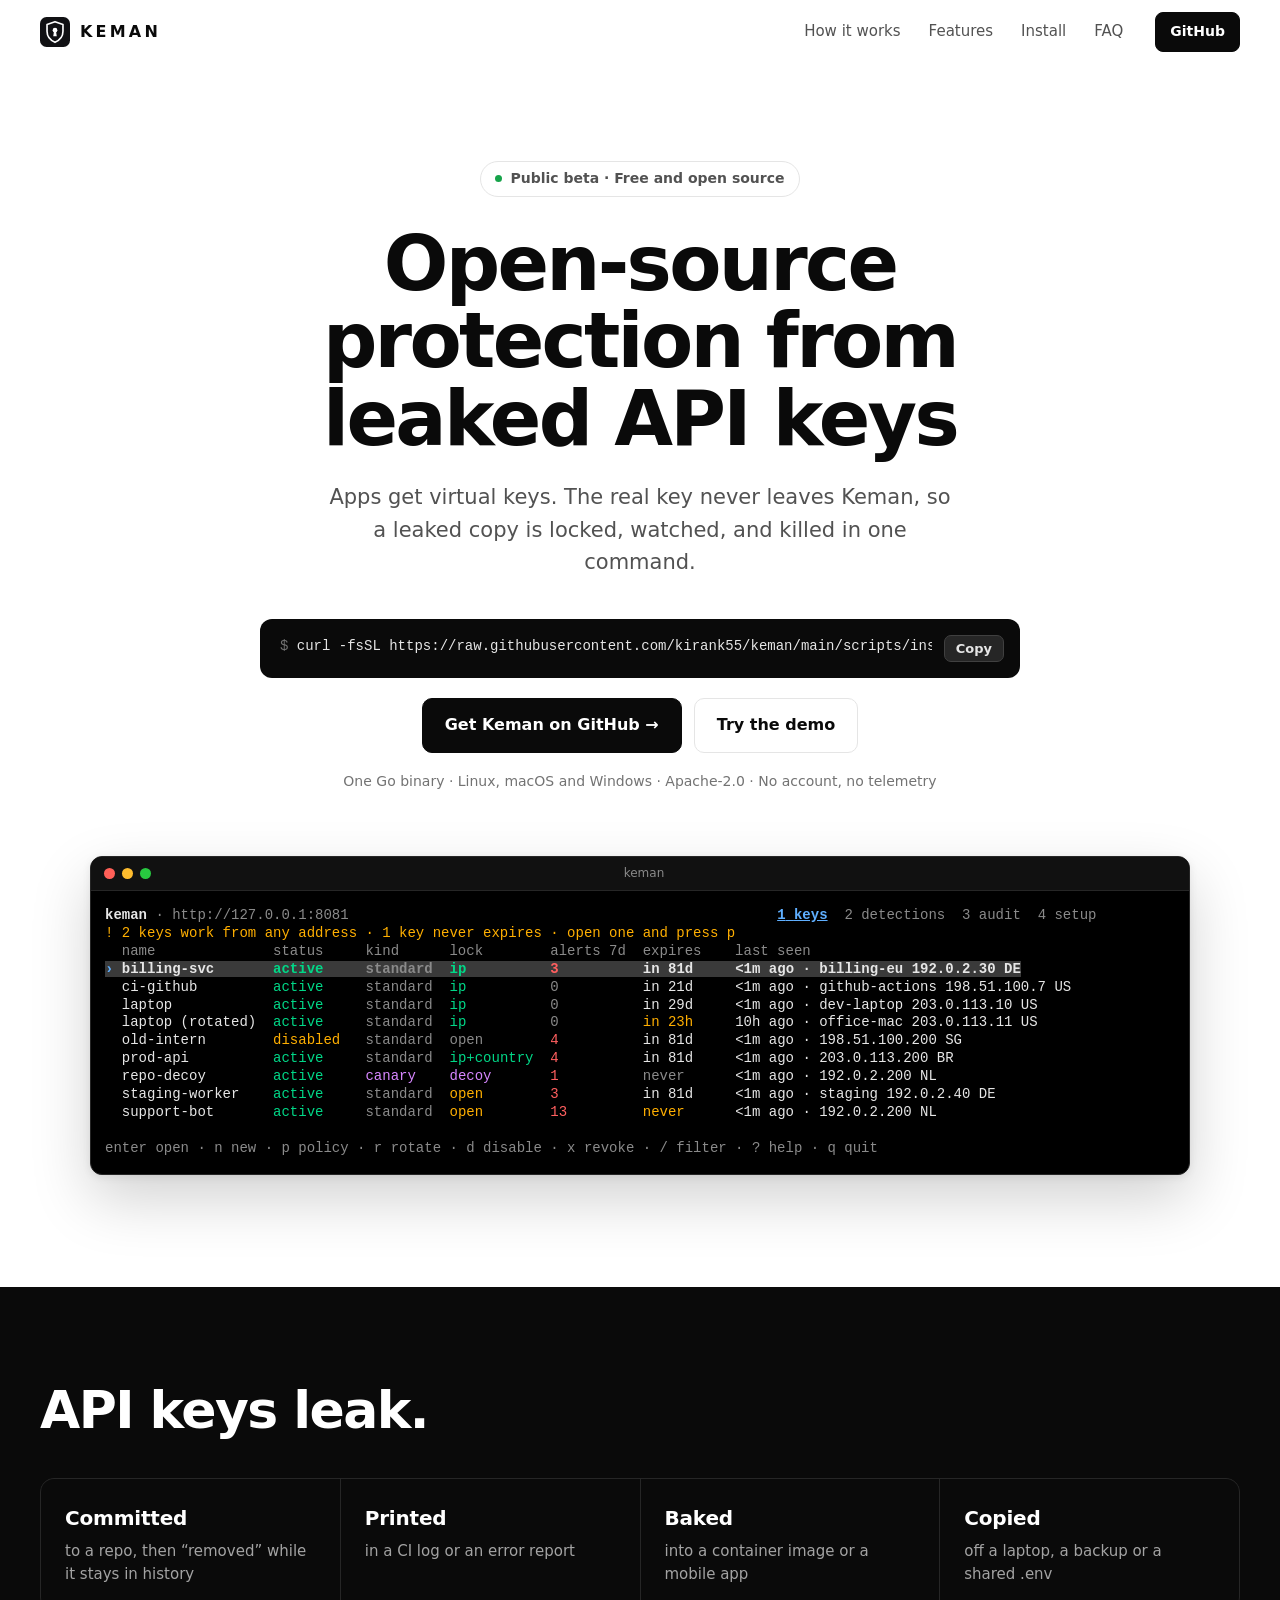
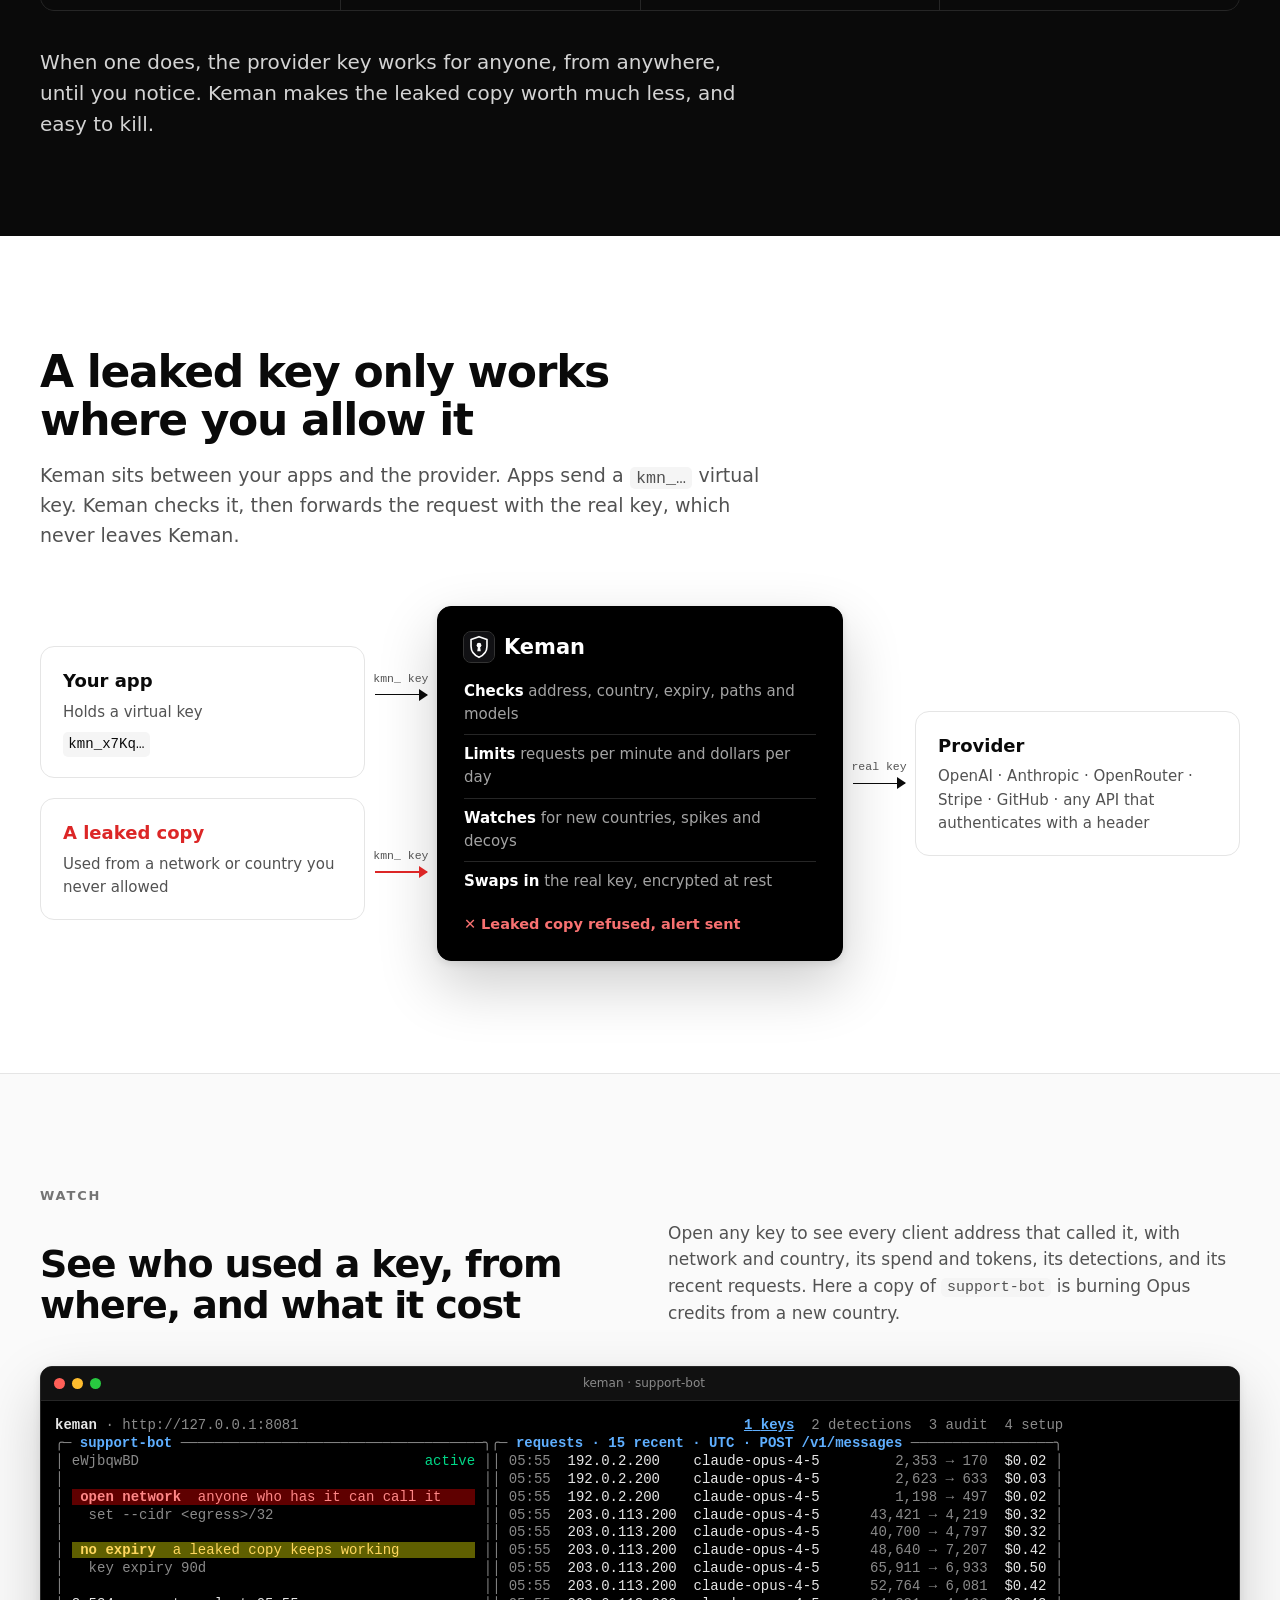
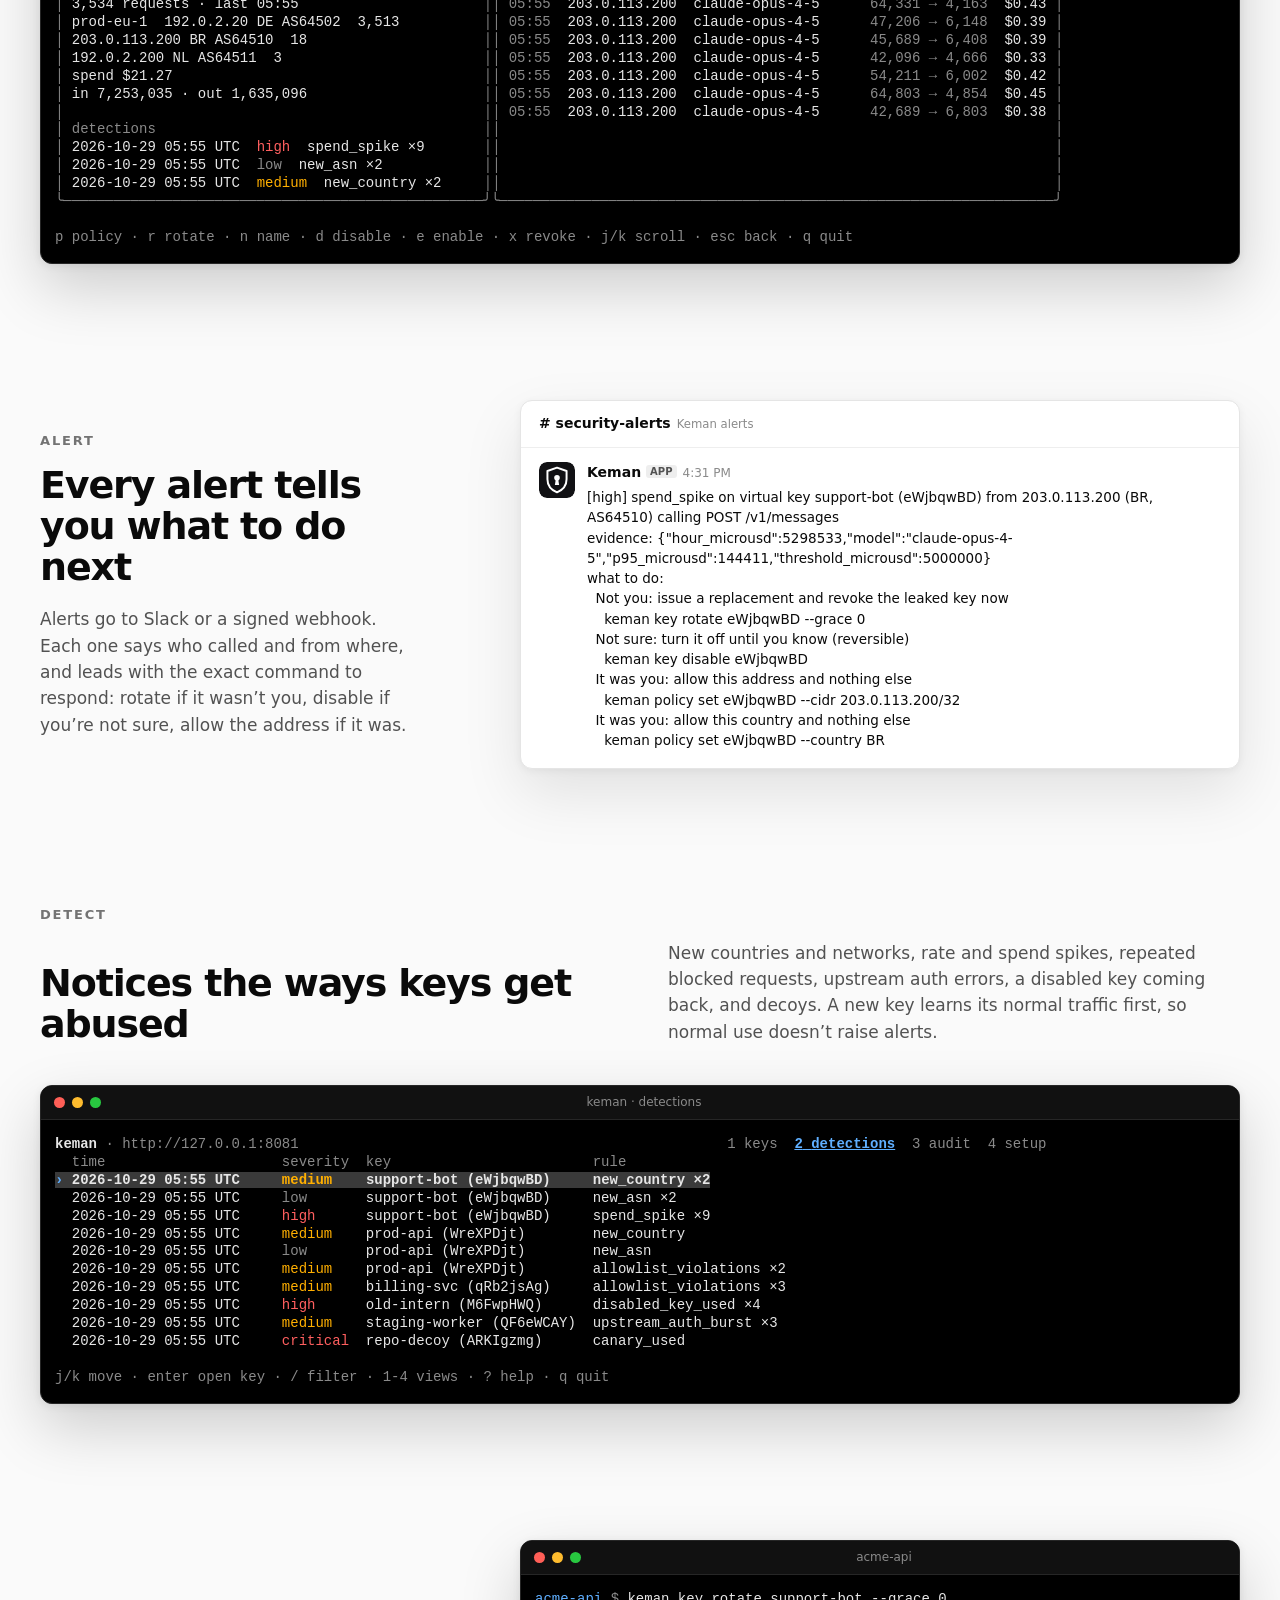
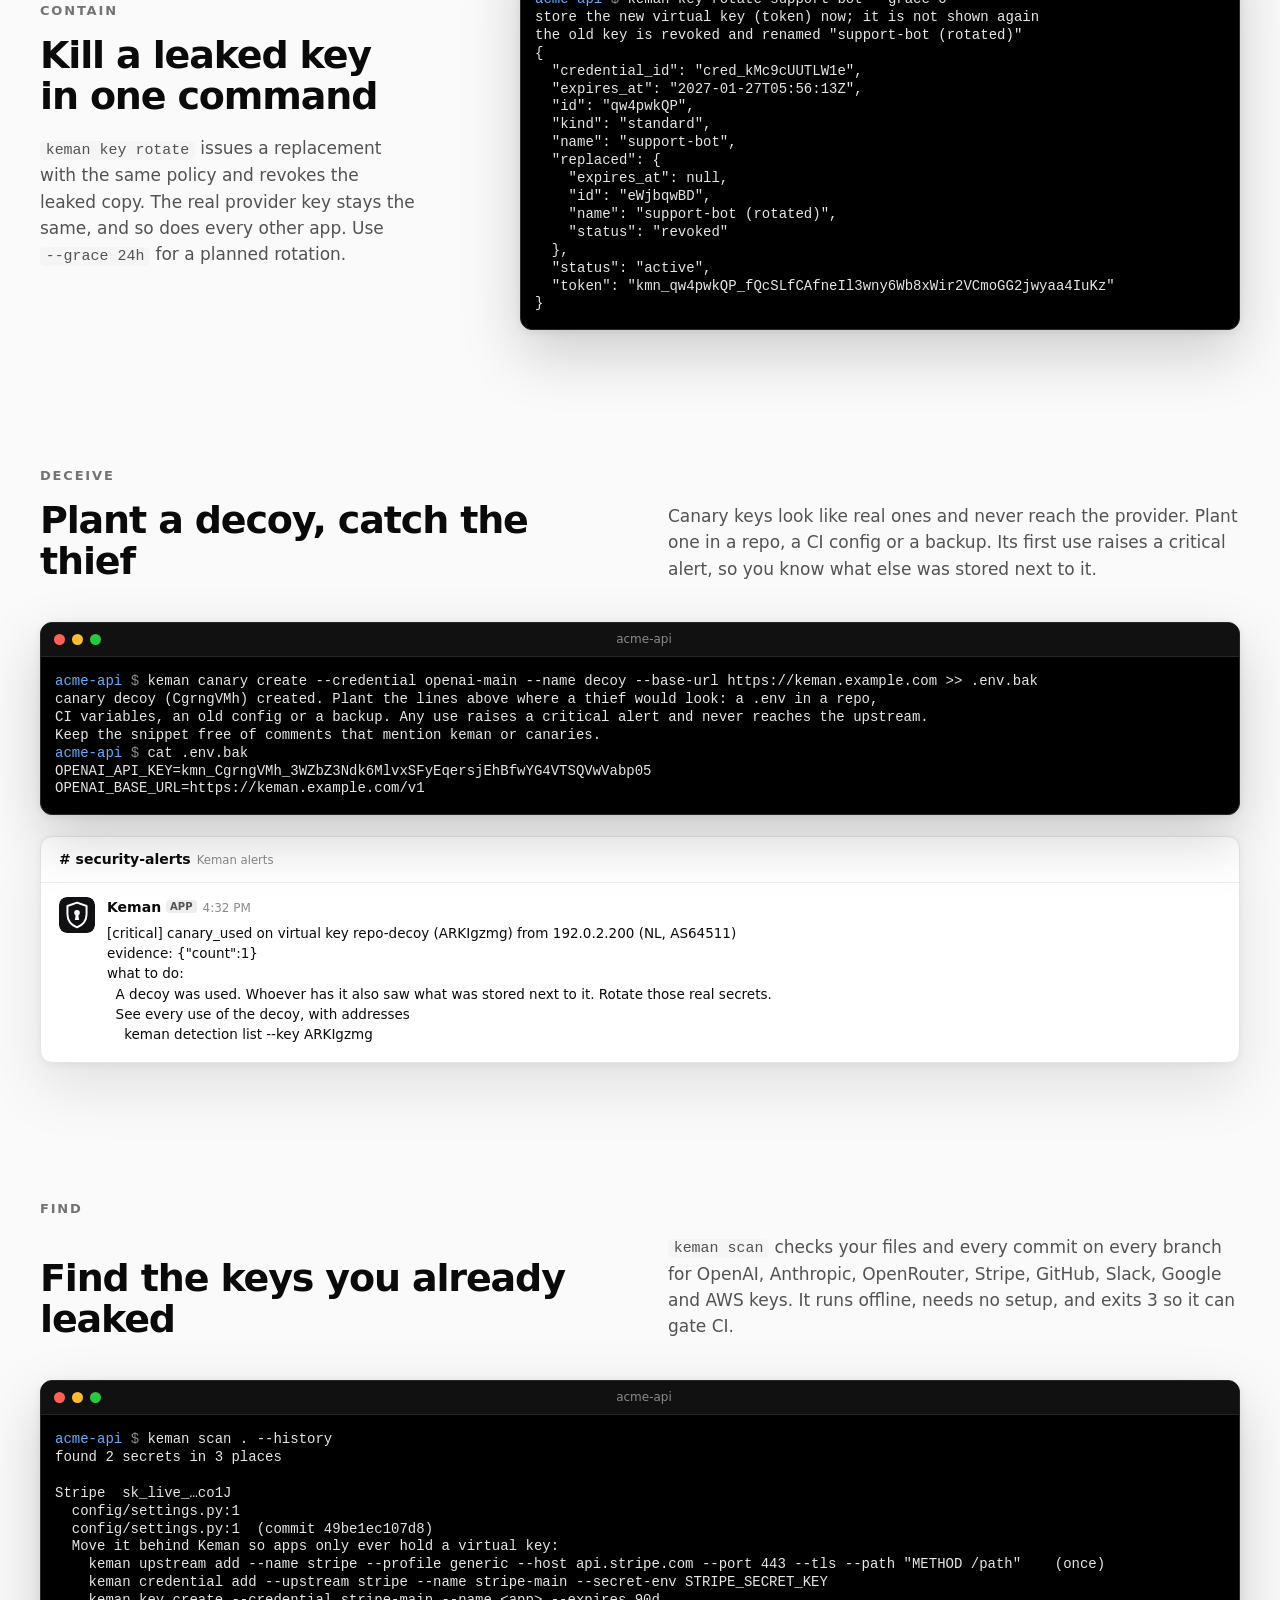
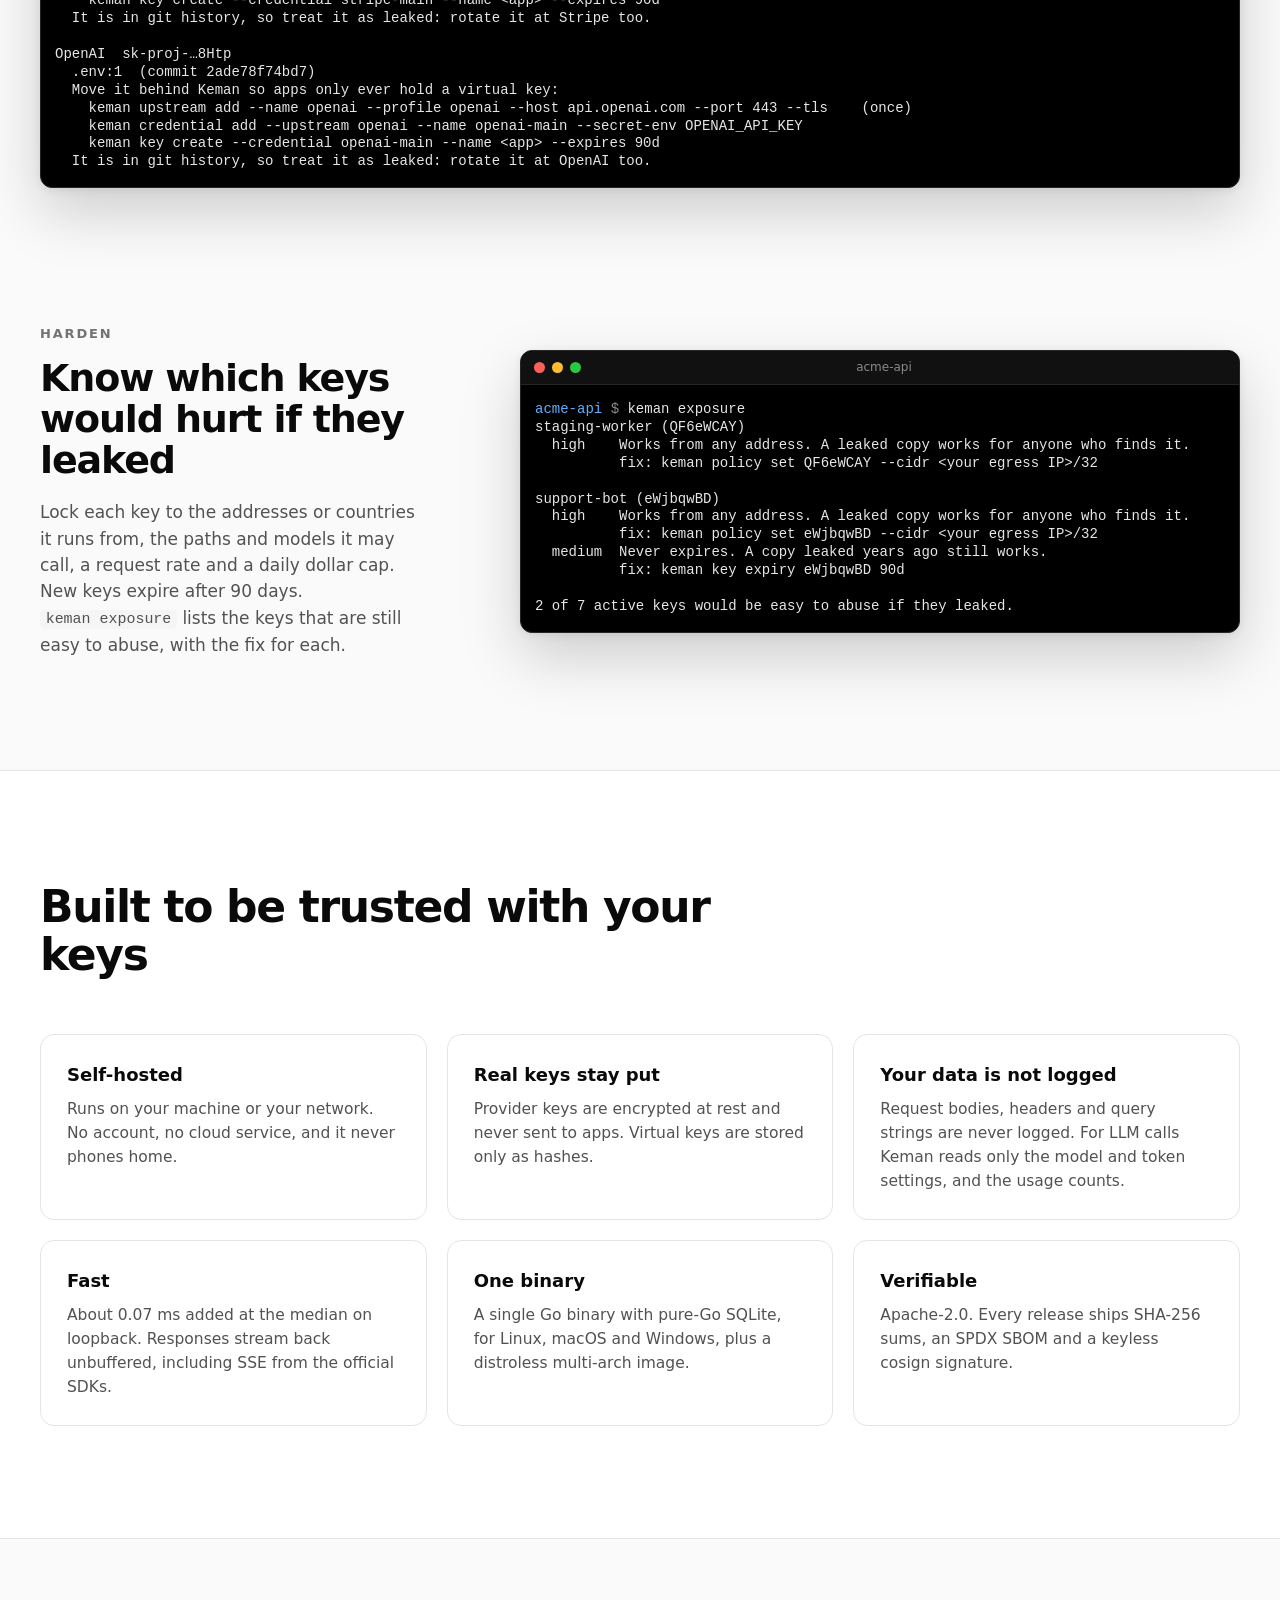
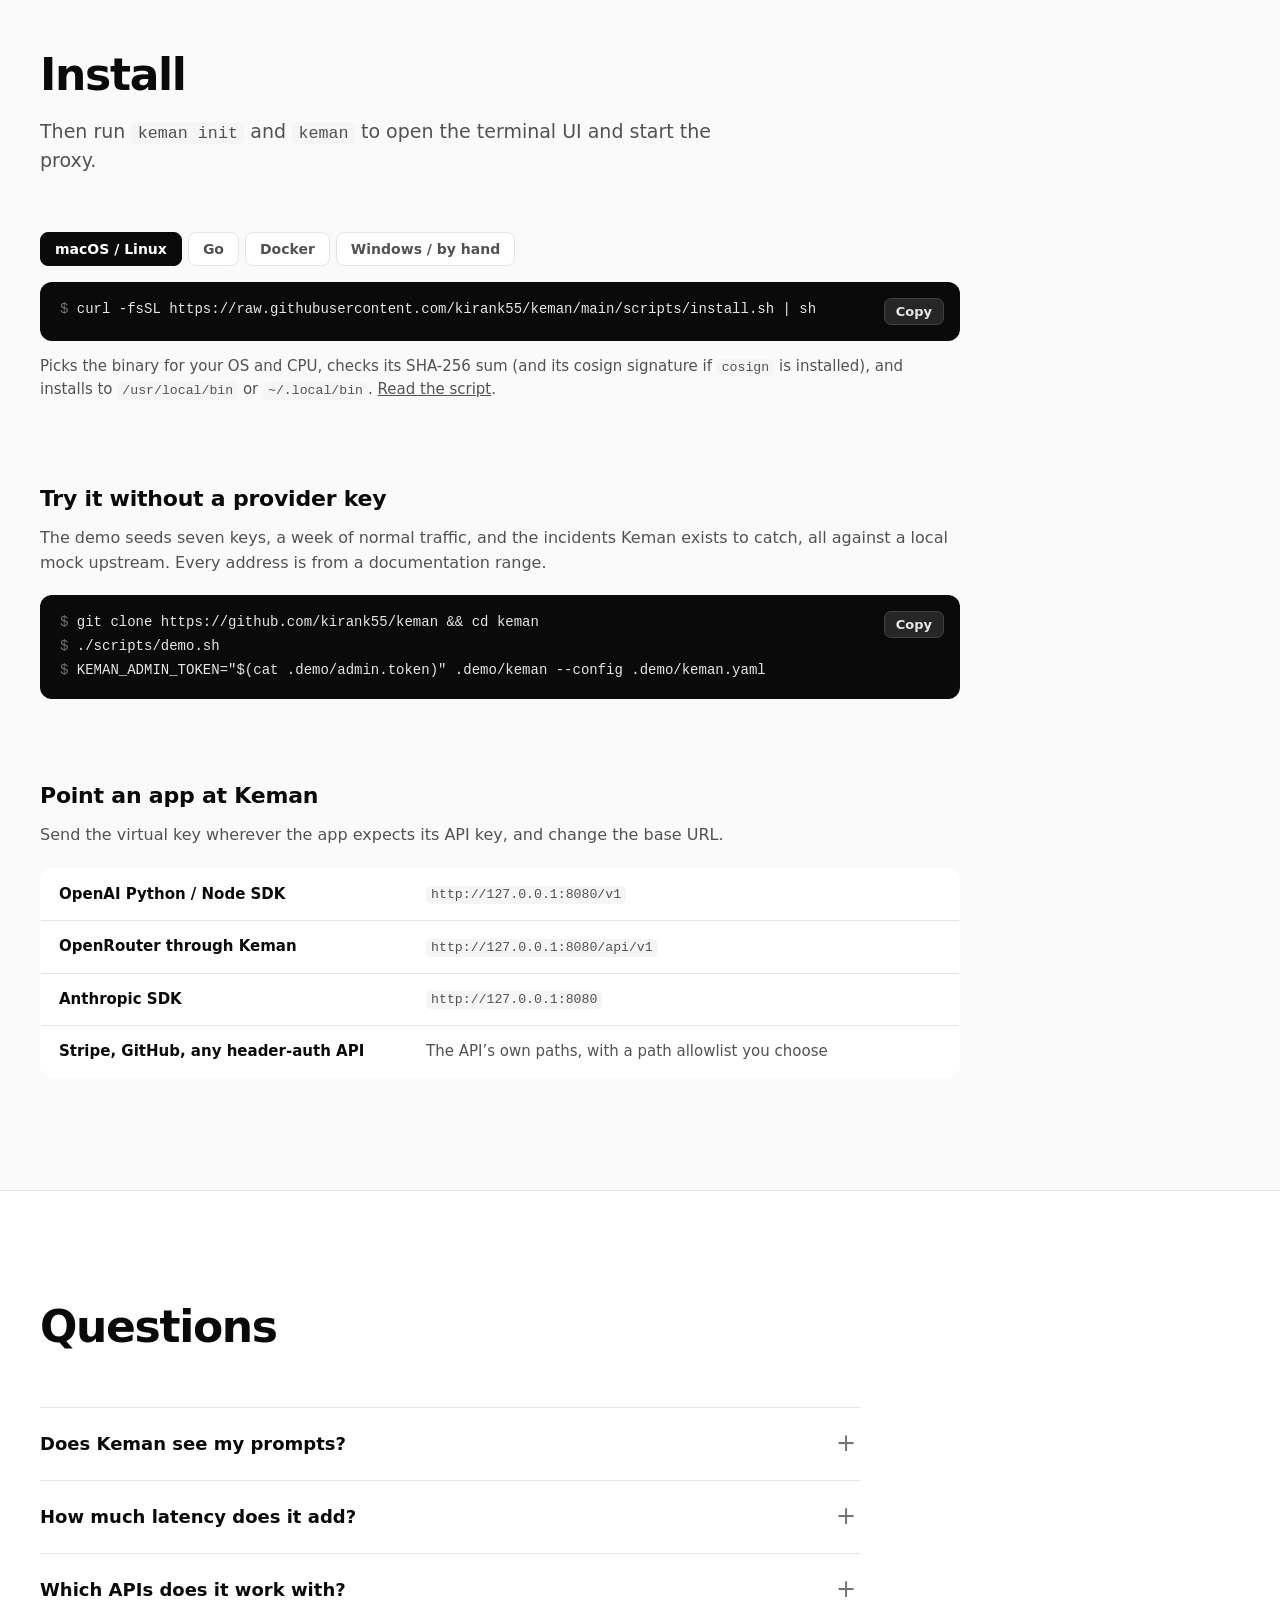
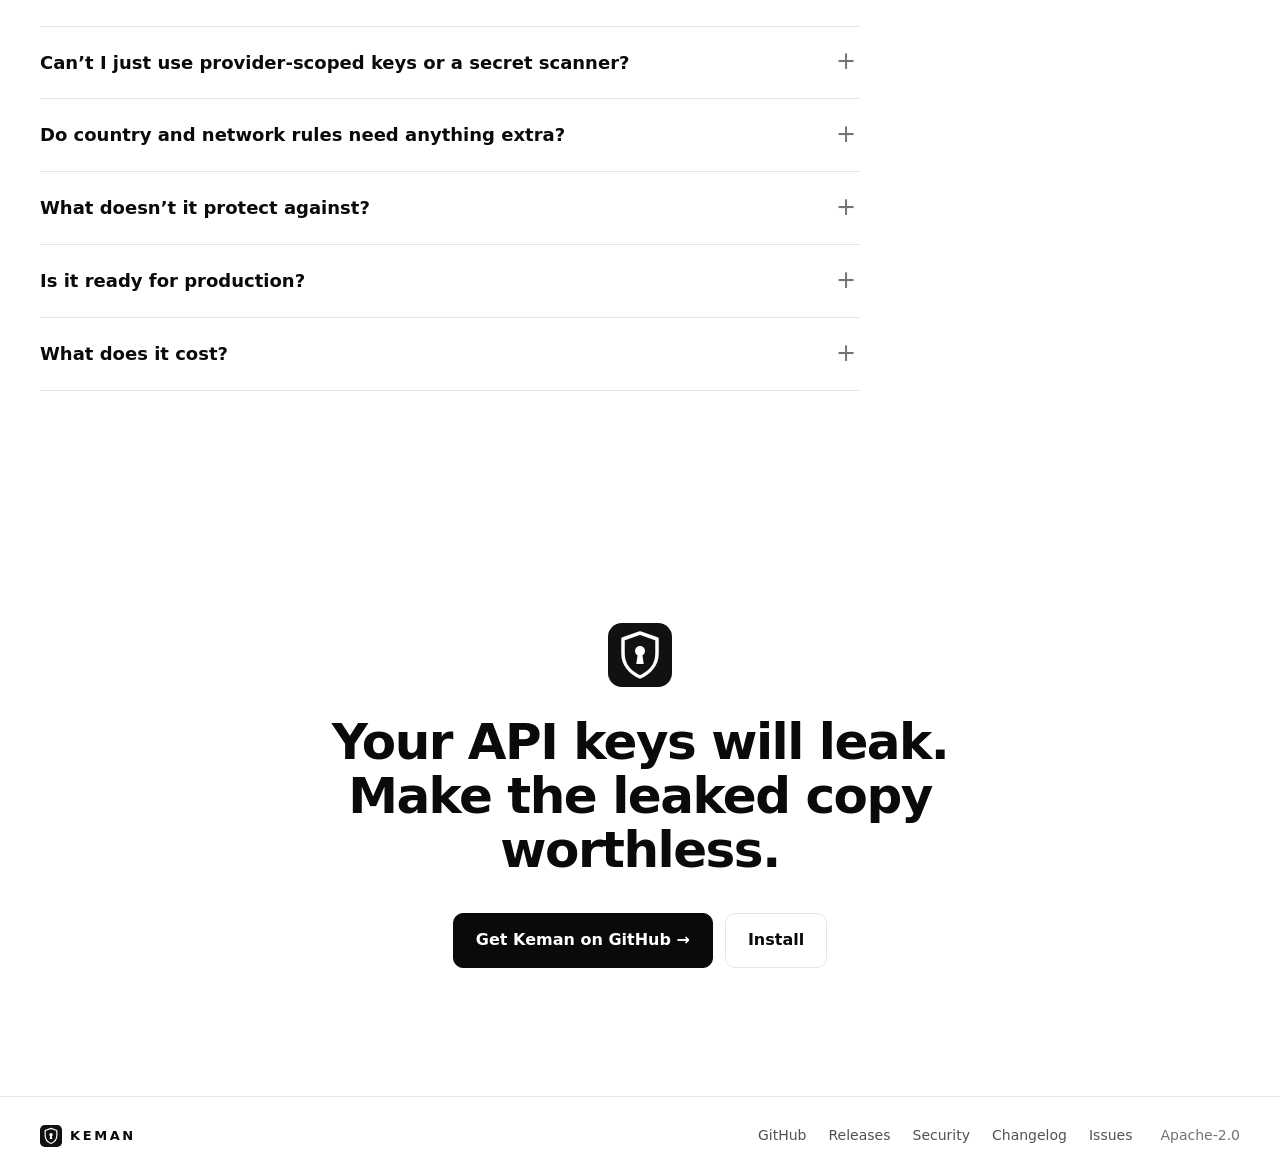
==== website/index.html @ d67357fe "docs: add websit" ====
<!doctype html>
<html lang="en">
<head>
  <meta charset="utf-8">
  <meta name="viewport" content="width=device-width, initial-scale=1">
  <title>Keman: open-source protection from leaked API keys</title>
  <meta name="description" content="Keman is a self-hosted proxy that keeps your real API keys and hands apps virtual ones you can lock, watch, and kill. Free and open source.">
  <meta name="theme-color" content="#ffffff">
  <link rel="icon" href="favicon.svg" type="image/svg+xml">
  <link rel="apple-touch-icon" href="apple-touch-icon.png">
  <meta property="og:type" content="website">
  <meta property="og:title" content="Keman: open-source protection from leaked API keys">
  <meta property="og:description" content="Apps get virtual keys. The real key never leaves Keman, so a leaked copy is locked, watched, and killed in one command.">
  <meta property="og:image" content="og.png">
  <meta property="og:image:width" content="2400">
  <meta property="og:image:height" content="1260">
  <meta name="twitter:card" content="summary_large_image">
  <link rel="stylesheet" href="style.css">
</head>
<body>

<header class="nav">
  <div class="wrap nav-row">
    <a class="brand" href="#top" aria-label="Keman home"><img src="logo.svg" alt="" width="30" height="30">KEMAN</a>
    <nav class="links">
      <a href="#how">How it works</a>
      <a href="#features">Features</a>
      <a href="#install">Install</a>
      <a href="#faq">FAQ</a>
    </nav>
    <a class="btn btn-small" href="https://github.com/kirank55/keman">GitHub</a>
  </div>
</header>

<main id="top">

  <section class="hero wrap">
    <p class="eyebrow"><span class="dot"></span>Public beta · Free and open source</p>
    <h1>Open-source protection from leaked&nbsp;API&nbsp;keys</h1>
    <p class="lede">Apps get virtual keys. The real key never leaves Keman, so a leaked copy is locked, watched, and killed in one command.</p>

    <div class="cmd" data-copy="curl -fsSL https://raw.githubusercontent.com/kirank55/keman/main/scripts/install.sh | sh">
      <code><span class="prompt">$</span> curl -fsSL https://raw.githubusercontent.com/kirank55/keman/main/scripts/install.sh | sh</code>
      <button type="button" class="copy" aria-label="Copy install command">Copy</button>
    </div>

    <div class="cta-row">
      <a class="btn" href="https://github.com/kirank55/keman">Get Keman on GitHub →</a>
      <a class="btn btn-ghost" href="#try">Try the demo</a>
    </div>
    <p class="meta">One Go binary · Linux, macOS and Windows · Apache-2.0 · No account, no telemetry</p>

    <div class="win hero-win">
      <div class="bar"><i></i><i></i><i></i><span>keman</span></div>
      <pre class="term" data-capture="keys" style="--cols:118"><span style="font-weight:700">keman</span><span style="color:#8a8a8a"> · http://127.0.0.1:8081</span>                                                   <span style="color:#5fafff;font-weight:700;text-decoration:underline">1</span><span style="color:#5fafff;text-decoration:underline"> </span><span style="color:#5fafff;font-weight:700;text-decoration:underline">keys</span>  <span style="color:#8a8a8a">2 detections</span>  <span style="color:#8a8a8a">3 audit</span>  <span style="color:#8a8a8a">4 setup</span>
<span style="color:#ffaf00">! 2 keys work from any address · 1 key never expires · open one and press p</span>
<span style="color:#8a8a8a">  name              status     kind      lock        alerts 7d  expires    last seen</span>
<span style="color:#5fafff;background:#3a3a3a;font-weight:700">› </span><span style="background:#3a3a3a;font-weight:700">billing-svc     </span><span style="background:#3a3a3a">  </span><span style="color:#00d787;background:#3a3a3a;font-weight:700">active   </span><span style="background:#3a3a3a">  </span><span style="color:#8a8a8a;background:#3a3a3a;font-weight:700">standard</span><span style="background:#3a3a3a">  </span><span style="color:#00d787;background:#3a3a3a;font-weight:700">ip        </span><span style="background:#3a3a3a">  </span><span style="color:#ff5f5f;background:#3a3a3a;font-weight:700">3        </span><span style="background:#3a3a3a">  </span><span style="background:#3a3a3a;font-weight:700">in 81d   </span><span style="background:#3a3a3a">  </span><span style="background:#3a3a3a;font-weight:700">&lt;1m ago · billing-eu 192.0.2.30 DE</span>
  ci-github         <span style="color:#00d787">active   </span>  <span style="color:#8a8a8a">standard</span>  <span style="color:#00d787">ip        </span>  <span style="color:#8a8a8a">0        </span>  in 21d     &lt;1m ago · github-actions 198.51.100.7 US
  laptop            <span style="color:#00d787">active   </span>  <span style="color:#8a8a8a">standard</span>  <span style="color:#00d787">ip        </span>  <span style="color:#8a8a8a">0        </span>  in 29d     &lt;1m ago · dev-laptop 203.0.113.10 US
  laptop (rotated)  <span style="color:#00d787">active   </span>  <span style="color:#8a8a8a">standard</span>  <span style="color:#00d787">ip        </span>  <span style="color:#8a8a8a">0        </span>  <span style="color:#ffaf00">in 23h   </span>  10h ago · office-mac 203.0.113.11 US
  old-intern        <span style="color:#ffaf00">disabled </span>  <span style="color:#8a8a8a">standard</span>  <span style="color:#8a8a8a">open      </span>  <span style="color:#ff5f5f">4        </span>  in 81d     &lt;1m ago · 198.51.100.200 SG
  prod-api          <span style="color:#00d787">active   </span>  <span style="color:#8a8a8a">standard</span>  <span style="color:#00d787">ip+country</span>  <span style="color:#ff5f5f">4        </span>  in 81d     &lt;1m ago · 203.0.113.200 BR
  repo-decoy        <span style="color:#00d787">active   </span>  <span style="color:#d787ff">canary  </span>  <span style="color:#d787ff">decoy     </span>  <span style="color:#ff5f5f">1        </span>  <span style="color:#8a8a8a">never    </span>  &lt;1m ago · 192.0.2.200 NL
  staging-worker    <span style="color:#00d787">active   </span>  <span style="color:#8a8a8a">standard</span>  <span style="color:#ffaf00">open      </span>  <span style="color:#ff5f5f">3        </span>  in 81d     &lt;1m ago · staging 192.0.2.40 DE
  support-bot       <span style="color:#00d787">active   </span>  <span style="color:#8a8a8a">standard</span>  <span style="color:#ffaf00">open      </span>  <span style="color:#ff5f5f">13       </span>  <span style="color:#ffaf00">never    </span>  &lt;1m ago · 192.0.2.200 NL

<span style="color:#8a8a8a">enter open · n new · p policy · r rotate · d disable · x revoke · / filter · ? help · q quit</span></pre>
    </div>
  </section>

  <section class="leaks">
    <div class="wrap">
      <h2>API keys leak.</h2>
      <div class="leak-grid">
        <div><b>Committed</b><span>to a repo, then “removed” while it stays in history</span></div>
        <div><b>Printed</b><span>in a CI log or an error report</span></div>
        <div><b>Baked</b><span>into a container image or a mobile app</span></div>
        <div><b>Copied</b><span>off a laptop, a backup or a shared .env</span></div>
      </div>
      <p class="leaks-tail">When one does, the provider key works for anyone, from anywhere, until you notice. Keman makes the leaked copy worth much less, and easy to kill.</p>
    </div>
  </section>

  <section id="how" class="wrap section">
    <div class="head">
      <h2>A leaked key only works where you allow it</h2>
      <p>Keman sits between your apps and the provider. Apps send a <code>kmn_…</code> virtual key. Keman checks it, then forwards the request with the real key, which never leaves Keman.</p>
    </div>

    <div class="flow">
      <div class="col">
        <div class="node"><h3>Your app</h3><p>Holds a virtual key</p><code>kmn_x7Kq…</code></div>
        <div class="node thief"><h3>A leaked copy</h3><p>Used from a network or country you never allowed</p></div>
      </div>
      <div class="arrows" aria-hidden="true">
        <div class="arrow"><span>kmn_ key</span></div>
        <div class="arrow bad"><span>kmn_ key</span></div>
      </div>
      <div class="node keman">
        <h3><img src="logo.svg" alt="" width="30" height="30">Keman</h3>
        <ul>
          <li><b>Checks</b> address, country, expiry, paths and models</li>
          <li><b>Limits</b> requests per minute and dollars per day</li>
          <li><b>Watches</b> for new countries, spikes and decoys</li>
          <li><b>Swaps in</b> the real key, encrypted at rest</li>
        </ul>
        <p class="blocked">✕ Leaked copy refused, alert sent</p>
      </div>
      <div class="arrows one" aria-hidden="true">
        <div class="arrow"><span>real key</span></div>
      </div>
      <div class="node provider">
        <h3>Provider</h3>
        <p>OpenAI · Anthropic · OpenRouter · Stripe · GitHub · any API that authenticates with a header</p>
      </div>
    </div>
  </section>

  <section id="features" class="section features">
    <div class="wrap">

      <article class="feature">
        <div class="intro">
          <p class="kicker">Watch</p>
          <h2>See who used a key, from where, and what it cost</h2>
          <p>Open any key to see every client address that called it, with network and country, its spend and tokens, its detections, and its recent requests. Here a copy of <code>support-bot</code> is burning Opus credits from a new country.</p>
        </div>
        <div class="visual">
          <div class="win">
            <div class="bar"><i></i><i></i><i></i><span>keman · support-bot</span></div>
            <pre class="term" data-capture="detail-support-bot" style="--cols:120"><span style="font-weight:700">keman</span><span style="color:#8a8a8a"> · http://127.0.0.1:8081</span>                                                     <span style="color:#5fafff;font-weight:700;text-decoration:underline">1</span><span style="color:#5fafff;text-decoration:underline"> </span><span style="color:#5fafff;font-weight:700;text-decoration:underline">keys</span>  <span style="color:#8a8a8a">2 detections</span>  <span style="color:#8a8a8a">3 audit</span>  <span style="color:#8a8a8a">4 setup</span>
<span style="color:#8a8a8a">╭─</span><span style="color:#5fafff;font-weight:700"> support-bot </span><span style="color:#8a8a8a">────────────────────────────────────╮╭─</span><span style="color:#5fafff;font-weight:700"> requests · 15 recent · UTC · POST /v1/messages </span><span style="color:#8a8a8a">─────────────────╮</span>
<span style="color:#8a8a8a">│</span> <span style="color:#8a8a8a">eWjbqwBD</span>                                  <span style="color:#00d787">active</span> <span style="color:#8a8a8a">││</span> <span style="color:#8a8a8a">05:55</span>  192.0.2.200    claude-opus-4-5      <span style="color:#8a8a8a">   2,353 → 170</span>  $0.02 <span style="color:#8a8a8a">│</span>
<span style="color:#8a8a8a">│</span>                                                  <span style="color:#8a8a8a">││</span> <span style="color:#8a8a8a">05:55</span>  192.0.2.200    claude-opus-4-5      <span style="color:#8a8a8a">   2,623 → 633</span>  $0.03 <span style="color:#8a8a8a">│</span>
<span style="color:#8a8a8a">│</span> <span style="color:#ff8787;background:#5f0000"> </span><span style="color:#ff8787;background:#5f0000;font-weight:700">open network</span><span style="color:#ff8787;background:#5f0000">  anyone who has it can call it    </span> <span style="color:#8a8a8a">││</span> <span style="color:#8a8a8a">05:55</span>  192.0.2.200    claude-opus-4-5      <span style="color:#8a8a8a">   1,198 → 497</span>  $0.02 <span style="color:#8a8a8a">│</span>
<span style="color:#8a8a8a">│</span> <span style="color:#8a8a8a">  set --cidr &lt;egress&gt;/32</span>                         <span style="color:#8a8a8a">││</span> <span style="color:#8a8a8a">05:55</span>  203.0.113.200  claude-opus-4-5      <span style="color:#8a8a8a">43,421 → 4,219</span>  $0.32 <span style="color:#8a8a8a">│</span>
<span style="color:#8a8a8a">│</span>                                                  <span style="color:#8a8a8a">││</span> <span style="color:#8a8a8a">05:55</span>  203.0.113.200  claude-opus-4-5      <span style="color:#8a8a8a">40,700 → 4,797</span>  $0.32 <span style="color:#8a8a8a">│</span>
<span style="color:#8a8a8a">│</span> <span style="color:#ffd75f;background:#5f5f00"> </span><span style="color:#ffd75f;background:#5f5f00;font-weight:700">no expiry</span><span style="color:#ffd75f;background:#5f5f00">  a leaked copy keeps working         </span> <span style="color:#8a8a8a">││</span> <span style="color:#8a8a8a">05:55</span>  203.0.113.200  claude-opus-4-5      <span style="color:#8a8a8a">48,640 → 7,207</span>  $0.42 <span style="color:#8a8a8a">│</span>
<span style="color:#8a8a8a">│</span> <span style="color:#8a8a8a">  key expiry 90d</span>                                 <span style="color:#8a8a8a">││</span> <span style="color:#8a8a8a">05:55</span>  203.0.113.200  claude-opus-4-5      <span style="color:#8a8a8a">65,911 → 6,933</span>  $0.50 <span style="color:#8a8a8a">│</span>
<span style="color:#8a8a8a">│</span>                                                  <span style="color:#8a8a8a">││</span> <span style="color:#8a8a8a">05:55</span>  203.0.113.200  claude-opus-4-5      <span style="color:#8a8a8a">52,764 → 6,081</span>  $0.42 <span style="color:#8a8a8a">│</span>
<span style="color:#8a8a8a">│</span> 3,534 requests · last 05:55                      <span style="color:#8a8a8a">││</span> <span style="color:#8a8a8a">05:55</span>  203.0.113.200  claude-opus-4-5      <span style="color:#8a8a8a">64,331 → 4,163</span>  $0.43 <span style="color:#8a8a8a">│</span>
<span style="color:#8a8a8a">│</span> prod-eu-1  192.0.2.20 DE AS64502  3,513          <span style="color:#8a8a8a">││</span> <span style="color:#8a8a8a">05:55</span>  203.0.113.200  claude-opus-4-5      <span style="color:#8a8a8a">47,206 → 6,148</span>  $0.39 <span style="color:#8a8a8a">│</span>
<span style="color:#8a8a8a">│</span> 203.0.113.200 BR AS64510  18                     <span style="color:#8a8a8a">││</span> <span style="color:#8a8a8a">05:55</span>  203.0.113.200  claude-opus-4-5      <span style="color:#8a8a8a">45,689 → 6,408</span>  $0.39 <span style="color:#8a8a8a">│</span>
<span style="color:#8a8a8a">│</span> 192.0.2.200 NL AS64511  3                        <span style="color:#8a8a8a">││</span> <span style="color:#8a8a8a">05:55</span>  203.0.113.200  claude-opus-4-5      <span style="color:#8a8a8a">42,096 → 4,666</span>  $0.33 <span style="color:#8a8a8a">│</span>
<span style="color:#8a8a8a">│</span> spend $21.27                                     <span style="color:#8a8a8a">││</span> <span style="color:#8a8a8a">05:55</span>  203.0.113.200  claude-opus-4-5      <span style="color:#8a8a8a">54,211 → 6,002</span>  $0.42 <span style="color:#8a8a8a">│</span>
<span style="color:#8a8a8a">│</span> in 7,253,035 · out 1,635,096                     <span style="color:#8a8a8a">││</span> <span style="color:#8a8a8a">05:55</span>  203.0.113.200  claude-opus-4-5      <span style="color:#8a8a8a">64,803 → 4,854</span>  $0.45 <span style="color:#8a8a8a">│</span>
<span style="color:#8a8a8a">│</span>                                                  <span style="color:#8a8a8a">││</span> <span style="color:#8a8a8a">05:55</span>  203.0.113.200  claude-opus-4-5      <span style="color:#8a8a8a">42,689 → 6,803</span>  $0.38 <span style="color:#8a8a8a">│</span>
<span style="color:#8a8a8a">│</span> <span style="color:#8a8a8a">detections</span>                                       <span style="color:#8a8a8a">││</span>                                                                  <span style="color:#8a8a8a">│</span>
<span style="color:#8a8a8a">│</span> 2026-10-29 05:55 UTC  <span style="color:#ff5f5f">high</span>  spend_spike ×9       <span style="color:#8a8a8a">││</span>                                                                  <span style="color:#8a8a8a">│</span>
<span style="color:#8a8a8a">│</span> 2026-10-29 05:55 UTC  <span style="color:#8a8a8a">low</span>  new_asn ×2            <span style="color:#8a8a8a">││</span>                                                                  <span style="color:#8a8a8a">│</span>
<span style="color:#8a8a8a">│</span> 2026-10-29 05:55 UTC  <span style="color:#ffaf00">medium</span>  new_country ×2     <span style="color:#8a8a8a">││</span>                                                                  <span style="color:#8a8a8a">│</span>
<span style="color:#8a8a8a">╰──────────────────────────────────────────────────╯╰──────────────────────────────────────────────────────────────────╯</span>

<span style="color:#8a8a8a">p policy · r rotate · n name · d disable · e enable · x revoke · j/k scroll · esc back · q quit</span></pre>
          </div>
        </div>
      </article>

      <article class="feature side">
        <div class="intro">
          <p class="kicker">Alert</p>
          <h2>Every alert tells you what to do next</h2>
          <p>Alerts go to Slack or a signed webhook. Each one says who called and from where, and leads with the exact command to respond: rotate if it wasn’t you, disable if you’re not sure, allow the address if it was.</p>
        </div>
        <div class="visual">
          <div class="slack">
            <div class="chan"># security-alerts<small>Keman alerts</small></div>
            <div class="msg">
              <img src="logo.svg" alt="" width="36" height="36">
              <div>
                <div class="who">Keman<b>APP</b><small>4:31 PM</small></div>
                <div class="text" data-alert="spend_spike support-bot">[high] spend_spike on virtual key support-bot (eWjbqwBD) from 203.0.113.200 (BR, AS64510) calling POST /v1/messages
evidence: {&quot;hour_microusd&quot;:5298533,&quot;model&quot;:&quot;claude-opus-4-5&quot;,&quot;p95_microusd&quot;:144411,&quot;threshold_microusd&quot;:5000000}
what to do:
  Not you: issue a replacement and revoke the leaked key now
    keman key rotate eWjbqwBD --grace 0
  Not sure: turn it off until you know (reversible)
    keman key disable eWjbqwBD
  It was you: allow this address and nothing else
    keman policy set eWjbqwBD --cidr 203.0.113.200/32
  It was you: allow this country and nothing else
    keman policy set eWjbqwBD --country BR</div>
              </div>
            </div>
          </div>
        </div>
      </article>

      <article class="feature">
        <div class="intro">
          <p class="kicker">Detect</p>
          <h2>Notices the ways keys get abused</h2>
          <p>New countries and networks, rate and spend spikes, repeated blocked requests, upstream auth errors, a disabled key coming back, and decoys. A new key learns its normal traffic first, so normal use doesn’t raise alerts.</p>
        </div>
        <div class="visual">
          <div class="win">
            <div class="bar"><i></i><i></i><i></i><span>keman · detections</span></div>
            <pre class="term" data-capture="detections" style="--cols:118"><span style="font-weight:700">keman</span><span style="color:#8a8a8a"> · http://127.0.0.1:8081</span>                                                   <span style="color:#8a8a8a">1 keys</span>  <span style="color:#5fafff;font-weight:700;text-decoration:underline">2</span><span style="color:#5fafff;text-decoration:underline"> </span><span style="color:#5fafff;font-weight:700;text-decoration:underline">detections</span>  <span style="color:#8a8a8a">3 audit</span>  <span style="color:#8a8a8a">4 setup</span>
<span style="color:#8a8a8a">  time                     severity  key                        rule</span>
<span style="color:#5fafff;background:#3a3a3a;font-weight:700">› </span><span style="background:#3a3a3a;font-weight:700">2026-10-29 05:55 UTC   </span><span style="background:#3a3a3a">  </span><span style="color:#ffaf00;background:#3a3a3a;font-weight:700">medium  </span><span style="background:#3a3a3a">  </span><span style="background:#3a3a3a;font-weight:700">support-bot (eWjbqwBD)   </span><span style="background:#3a3a3a">  </span><span style="background:#3a3a3a;font-weight:700">new_country ×2</span>
  2026-10-29 05:55 UTC     <span style="color:#8a8a8a">low     </span>  support-bot (eWjbqwBD)     new_asn ×2
  2026-10-29 05:55 UTC     <span style="color:#ff5f5f">high    </span>  support-bot (eWjbqwBD)     spend_spike ×9
  2026-10-29 05:55 UTC     <span style="color:#ffaf00">medium  </span>  prod-api (WreXPDjt)        new_country
  2026-10-29 05:55 UTC     <span style="color:#8a8a8a">low     </span>  prod-api (WreXPDjt)        new_asn
  2026-10-29 05:55 UTC     <span style="color:#ffaf00">medium  </span>  prod-api (WreXPDjt)        allowlist_violations ×2
  2026-10-29 05:55 UTC     <span style="color:#ffaf00">medium  </span>  billing-svc (qRb2jsAg)     allowlist_violations ×3
  2026-10-29 05:55 UTC     <span style="color:#ff5f5f">high    </span>  old-intern (M6FwpHWQ)      disabled_key_used ×4
  2026-10-29 05:55 UTC     <span style="color:#ffaf00">medium  </span>  staging-worker (QF6eWCAY)  upstream_auth_burst ×3
  2026-10-29 05:55 UTC     <span style="color:#ff5f5f">critical</span>  repo-decoy (ARKIgzmg)      canary_used

<span style="color:#8a8a8a">j/k move · enter open key · / filter · 1-4 views · ? help · q quit</span></pre>
          </div>
        </div>
      </article>

      <article class="feature side">
        <div class="intro">
          <p class="kicker">Contain</p>
          <h2>Kill a leaked key in one command</h2>
          <p><code>keman key rotate</code> issues a replacement with the same policy and revokes the leaked copy. The real provider key stays the same, and so does every other app. Use <code>--grace 24h</code> for a planned rotation.</p>
        </div>
        <div class="visual">
          <div class="win">
            <div class="bar"><i></i><i></i><i></i><span>acme-api</span></div>
            <pre class="term" data-capture="rotate" style="--cols:69"><span style="color:#5fafff">acme-api</span> <span style="color:#8a8a8a">$</span> keman key rotate support-bot --grace 0
store the new virtual key (token) now; it is not shown again
the old key is revoked and renamed &quot;support-bot (rotated)&quot;
{
  &quot;credential_id&quot;: &quot;cred_kMc9cUUTLW1e&quot;,
  &quot;expires_at&quot;: &quot;2027-01-27T05:56:13Z&quot;,
  &quot;id&quot;: &quot;qw4pwkQP&quot;,
  &quot;kind&quot;: &quot;standard&quot;,
  &quot;name&quot;: &quot;support-bot&quot;,
  &quot;replaced&quot;: {
    &quot;expires_at&quot;: null,
    &quot;id&quot;: &quot;eWjbqwBD&quot;,
    &quot;name&quot;: &quot;support-bot (rotated)&quot;,
    &quot;status&quot;: &quot;revoked&quot;
  },
  &quot;status&quot;: &quot;active&quot;,
  &quot;token&quot;: &quot;kmn_qw4pwkQP_fQcSLfCAfneIl3wny6Wb8xWir2VCmoGG2jwyaa4IuKz&quot;
}</pre>
          </div>
        </div>
      </article>

      <article class="feature">
        <div class="intro">
          <p class="kicker">Deceive</p>
          <h2>Plant a decoy, catch the thief</h2>
          <p>Canary keys look like real ones and never reach the provider. Plant one in a repo, a CI config or a backup. Its first use raises a critical alert, so you know what else was stored next to it.</p>
        </div>
        <div class="visual stack">
          <div class="win">
            <div class="bar"><i></i><i></i><i></i><span>acme-api</span></div>
            <pre class="term" data-capture="canary" style="--cols:117"><span style="color:#5fafff">acme-api</span> <span style="color:#8a8a8a">$</span> keman canary create --credential openai-main --name decoy --base-url https://keman.example.com &gt;&gt; .env.bak
canary decoy (CgrngVMh) created. Plant the lines above where a thief would look: a .env in a repo,
CI variables, an old config or a backup. Any use raises a critical alert and never reaches the upstream.
Keep the snippet free of comments that mention keman or canaries.
<span style="color:#5fafff">acme-api</span> <span style="color:#8a8a8a">$</span> cat .env.bak
OPENAI_API_KEY=kmn_CgrngVMh_3WZbZ3Ndk6MlvxSFyEqersjEhBfwYG4VTSQVwVabp05
OPENAI_BASE_URL=https://keman.example.com/v1</pre>
          </div>
          <div class="slack">
            <div class="chan"># security-alerts<small>Keman alerts</small></div>
            <div class="msg">
              <img src="logo.svg" alt="" width="36" height="36">
              <div>
                <div class="who">Keman<b>APP</b><small>4:32 PM</small></div>
                <div class="text" data-alert="canary_used">[critical] canary_used on virtual key repo-decoy (ARKIgzmg) from 192.0.2.200 (NL, AS64511)
evidence: {&quot;count&quot;:1}
what to do:
  A decoy was used. Whoever has it also saw what was stored next to it. Rotate those real secrets.
  See every use of the decoy, with addresses
    keman detection list --key ARKIgzmg</div>
              </div>
            </div>
          </div>
        </div>
      </article>

      <article class="feature">
        <div class="intro">
          <p class="kicker">Find</p>
          <h2>Find the keys you already leaked</h2>
          <p><code>keman scan</code> checks your files and every commit on every branch for OpenAI, Anthropic, OpenRouter, Stripe, GitHub, Slack, Google and AWS keys. It runs offline, needs no setup, and exits 3 so it can gate CI.</p>
        </div>
        <div class="visual">
          <div class="win">
            <div class="bar"><i></i><i></i><i></i><span>acme-api</span></div>
            <pre class="term" data-capture="scan" style="--cols:125"><span style="color:#5fafff">acme-api</span> <span style="color:#8a8a8a">$</span> keman scan . --history
found 2 secrets in 3 places

Stripe  sk_live_…co1J
  config/settings.py:1
  config/settings.py:1  (commit 49be1ec107d8)
  Move it behind Keman so apps only ever hold a virtual key:
    keman upstream add --name stripe --profile generic --host api.stripe.com --port 443 --tls --path &quot;METHOD /path&quot;    (once)
    keman credential add --upstream stripe --name stripe-main --secret-env STRIPE_SECRET_KEY
    keman key create --credential stripe-main --name &lt;app&gt; --expires 90d
  It is in git history, so treat it as leaked: rotate it at Stripe too.

OpenAI  sk-proj-…8Htp
  .env:1  (commit 2ade78f74bd7)
  Move it behind Keman so apps only ever hold a virtual key:
    keman upstream add --name openai --profile openai --host api.openai.com --port 443 --tls    (once)
    keman credential add --upstream openai --name openai-main --secret-env OPENAI_API_KEY
    keman key create --credential openai-main --name &lt;app&gt; --expires 90d
  It is in git history, so treat it as leaked: rotate it at OpenAI too.</pre>
          </div>
        </div>
      </article>

      <article class="feature side">
        <div class="intro">
          <p class="kicker">Harden</p>
          <h2>Know which keys would hurt if they leaked</h2>
          <p>Lock each key to the addresses or countries it runs from, the paths and models it may call, a request rate and a daily dollar cap. New keys expire after 90 days. <code>keman exposure</code> lists the keys that are still easy to abuse, with the fix for each.</p>
        </div>
        <div class="visual">
          <div class="win">
            <div class="bar"><i></i><i></i><i></i><span>acme-api</span></div>
            <pre class="term" data-capture="exposure" style="--cols:78"><span style="color:#5fafff">acme-api</span> <span style="color:#8a8a8a">$</span> keman exposure
staging-worker (QF6eWCAY)
  high    Works from any address. A leaked copy works for anyone who finds it.
          fix: keman policy set QF6eWCAY --cidr &lt;your egress IP&gt;/32

support-bot (eWjbqwBD)
  high    Works from any address. A leaked copy works for anyone who finds it.
          fix: keman policy set eWjbqwBD --cidr &lt;your egress IP&gt;/32
  medium  Never expires. A copy leaked years ago still works.
          fix: keman key expiry eWjbqwBD 90d

2 of 7 active keys would be easy to abuse if they leaked.</pre>
          </div>
        </div>
      </article>

    </div>
  </section>

  <section class="section wrap">
    <div class="head">
      <h2>Built to be trusted with your keys</h2>
    </div>
    <div class="grid">
      <div class="card"><h3>Self-hosted</h3><p>Runs on your machine or your network. No account, no cloud service, and it never phones home.</p></div>
      <div class="card"><h3>Real keys stay put</h3><p>Provider keys are encrypted at rest and never sent to apps. Virtual keys are stored only as hashes.</p></div>
      <div class="card"><h3>Your data is not logged</h3><p>Request bodies, headers and query strings are never logged. For LLM calls Keman reads only the model and token settings, and the usage counts.</p></div>
      <div class="card"><h3>Fast</h3><p>About 0.07 ms added at the median on loopback. Responses stream back unbuffered, including SSE from the official SDKs.</p></div>
      <div class="card"><h3>One binary</h3><p>A single Go binary with pure-Go SQLite, for Linux, macOS and Windows, plus a distroless multi-arch image.</p></div>
      <div class="card"><h3>Verifiable</h3><p>Apache-2.0. Every release ships SHA-256 sums, an SPDX SBOM and a keyless cosign signature.</p></div>
    </div>
  </section>

  <section id="install" class="section install">
    <div class="wrap">
      <div class="head">
        <h2>Install</h2>
        <p>Then run <code>keman init</code> and <code>keman</code> to open the terminal UI and start the proxy.</p>
      </div>

      <div class="tabs" role="tablist">
        <button type="button" role="tab" aria-selected="true" data-tab="script">macOS / Linux</button>
        <button type="button" role="tab" aria-selected="false" data-tab="go">Go</button>
        <button type="button" role="tab" aria-selected="false" data-tab="docker">Docker</button>
        <button type="button" role="tab" aria-selected="false" data-tab="binary">Windows / by hand</button>
      </div>

      <div class="panel" data-panel="script">
        <div class="cmd" data-copy="curl -fsSL https://raw.githubusercontent.com/kirank55/keman/main/scripts/install.sh | sh">
          <code><span class="prompt">$</span> curl -fsSL https://raw.githubusercontent.com/kirank55/keman/main/scripts/install.sh | sh</code>
          <button type="button" class="copy" aria-label="Copy">Copy</button>
        </div>
        <p class="note">Picks the binary for your OS and CPU, checks its SHA-256 sum (and its cosign signature if <code>cosign</code> is installed), and installs to <code>/usr/local/bin</code> or <code>~/.local/bin</code>. <a href="https://github.com/kirank55/keman/blob/main/scripts/install.sh">Read the script</a>.</p>
      </div>
      <div class="panel" data-panel="go" hidden>
        <div class="cmd" data-copy="go install github.com/kirank55/keman/cmd/keman@latest">
          <code><span class="prompt">$</span> go install github.com/kirank55/keman/cmd/keman@latest</code>
          <button type="button" class="copy" aria-label="Copy">Copy</button>
        </div>
        <p class="note">Needs Go 1.22 or newer. No CGO.</p>
      </div>
      <div class="panel" data-panel="docker" hidden>
        <div class="cmd" data-copy="docker volume create keman-data
docker run --rm -v keman-data:/home/nonroot ghcr.io/kirank55/keman:beta init
docker run --rm -p 8080:8080 -v keman-data:/home/nonroot ghcr.io/kirank55/keman:beta serve">
          <code><span class="prompt">$</span> docker volume create keman-data
<span class="prompt">$</span> docker run --rm -v keman-data:/home/nonroot ghcr.io/kirank55/keman:beta init
<span class="prompt">$</span> docker run --rm -p 8080:8080 -v keman-data:/home/nonroot ghcr.io/kirank55/keman:beta serve</code>
          <button type="button" class="copy" aria-label="Copy">Copy</button>
        </div>
        <p class="note">Multi-arch (amd64, arm64), distroless, non-root, and signed with cosign.</p>
      </div>
      <div class="panel" data-panel="binary" hidden>
        <p class="note">Download <code>keman_&lt;os&gt;_&lt;arch&gt;</code> (<code>.exe</code> on Windows) from <a href="https://github.com/kirank55/keman/releases">GitHub Releases</a>. Every binary has a SHA-256 sum, an SBOM and a cosign signature. <a href="https://github.com/kirank55/keman/blob/main/SECURITY.md#verifying-a-release">How to verify a release</a>.</p>
      </div>

      <div id="try" class="try">
        <div>
          <h3>Try it without a provider key</h3>
          <p>The demo seeds seven keys, a week of normal traffic, and the incidents Keman exists to catch, all against a local mock upstream. Every address is from a documentation range.</p>
        </div>
        <div class="cmd" data-copy="git clone https://github.com/kirank55/keman && cd keman
./scripts/demo.sh
KEMAN_ADMIN_TOKEN=&quot;$(cat .demo/admin.token)&quot; .demo/keman --config .demo/keman.yaml">
          <code><span class="prompt">$</span> git clone https://github.com/kirank55/keman &amp;&amp; cd keman
<span class="prompt">$</span> ./scripts/demo.sh
<span class="prompt">$</span> KEMAN_ADMIN_TOKEN="$(cat .demo/admin.token)" .demo/keman --config .demo/keman.yaml</code>
          <button type="button" class="copy" aria-label="Copy">Copy</button>
        </div>
      </div>

      <div class="clients">
        <h3>Point an app at Keman</h3>
        <p>Send the virtual key wherever the app expects its API key, and change the base URL.</p>
        <table>
          <tr><th>OpenAI Python / Node SDK</th><td><code>http://127.0.0.1:8080/v1</code></td></tr>
          <tr><th>OpenRouter through Keman</th><td><code>http://127.0.0.1:8080/api/v1</code></td></tr>
          <tr><th>Anthropic SDK</th><td><code>http://127.0.0.1:8080</code></td></tr>
          <tr><th>Stripe, GitHub, any header-auth API</th><td>The API’s own paths, with a path allowlist you choose</td></tr>
        </table>
      </div>
    </div>
  </section>

  <section id="faq" class="section wrap faq">
    <div class="head"><h2>Questions</h2></div>

    <details>
      <summary>Does Keman see my prompts?</summary>
      <p>It forwards them, the way any proxy does, but it doesn’t keep them. For LLM APIs it reads only <code>model</code>, <code>stream</code>, <code>max_tokens</code> and <code>stream_options</code> from the request, and only the usage counts from the response. Bodies, headers and query strings are never logged. It runs on your own machine, so nothing goes to a third party.</p>
    </details>
    <details>
      <summary>How much latency does it add?</summary>
      <p>On loopback, about 71 µs at the median and 555 µs at p99 (<a href="https://github.com/kirank55/keman/blob/main/benchmarks/RESULTS.md">benchmark</a>). Responses, including streams, are passed back unbuffered.</p>
    </details>
    <details>
      <summary>Which APIs does it work with?</summary>
      <p>OpenAI-compatible APIs (including OpenRouter), Anthropic, and any HTTP API that authenticates with a header, such as Stripe or GitHub. Spend caps and model allowlists work for OpenAI and Anthropic. Generic APIs get a path allowlist, so a leaked key can only call the endpoints you listed.</p>
    </details>
    <details>
      <summary>Can’t I just use provider-scoped keys or a secret scanner?</summary>
      <p>Use both if you can. Scanners tell you a key leaked; Keman makes the leaked copy hard to use and gives you one switch to kill it. Provider scoping differs from provider to provider. Keman gives every key the same locks, alerts, decoys and one-step rotation, and adds them to APIs that have none. It also ships a scanner: <code>keman scan . --history</code>.</p>
    </details>
    <details>
      <summary>Do country and network rules need anything extra?</summary>
      <p>Yes. Country and ASN rules, and country locks, need a GeoLite2 or DB-IP <code>.mmdb</code> file. Keman does not bundle one. Address locks, expiry, caps, decoys and the other rules work without it.</p>
    </details>
    <details>
      <summary>What doesn’t it protect against?</summary>
      <p>Anyone who can read Keman’s memory or its host can read the real keys. Run it isolated from the apps that use it, and keep the admin listener off the network. The <a href="https://github.com/kirank55/keman/blob/main/docs/THREAT-MODEL.md">threat model</a> lists the rest.</p>
    </details>
    <details>
      <summary>Is it ready for production?</summary>
      <p>It’s a beta. It runs as a single instance on SQLite and proxies HTTP only (no WebSockets yet, so no OpenAI Realtime). Please try it and <a href="https://github.com/kirank55/keman/issues">open an issue</a> with anything that gets in your way.</p>
    </details>
    <details>
      <summary>What does it cost?</summary>
      <p>Nothing. Keman is free and open source under Apache-2.0, and runs on your own hardware.</p>
    </details>
  </section>

  <section class="final wrap">
    <img src="logo.svg" alt="" width="64" height="64">
    <h2>Your API keys will leak. Make the leaked copy worthless.</h2>
    <div class="cta-row">
      <a class="btn" href="https://github.com/kirank55/keman">Get Keman on GitHub →</a>
      <a class="btn btn-ghost" href="#install">Install</a>
    </div>
    <!-- Product Hunt badge: paste the embed code from your Product Hunt post here on launch day. -->
  </section>

</main>

<footer class="footer">
  <div class="wrap footer-row">
    <span class="brand small"><img src="logo.svg" alt="" width="22" height="22">KEMAN</span>
    <nav>
      <a href="https://github.com/kirank55/keman">GitHub</a>
      <a href="https://github.com/kirank55/keman/releases">Releases</a>
      <a href="https://github.com/kirank55/keman/blob/main/SECURITY.md">Security</a>
      <a href="https://github.com/kirank55/keman/blob/main/CHANGELOG.md">Changelog</a>
      <a href="https://github.com/kirank55/keman/issues">Issues</a>
    </nav>
    <span class="muted">Apache-2.0</span>
  </div>
</footer>

<script src="main.js" defer></script>
</body>
</html>
---- website/style.css ----
/* Keman website: flat black and white, like the Product Hunt gallery. */
* { box-sizing: border-box; margin: 0; padding: 0; }
:root {
  --ink: #0a0a0a;
  --muted: #525252;
  --faint: #737373;
  --line: #e5e5e5;
  --soft: #f5f5f5;
  --red: #dc2626;
  --sans: Inter, -apple-system, BlinkMacSystemFont, "Segoe UI", system-ui, Roboto, "Helvetica Neue", Arial, sans-serif;
  --mono: "JetBrains Mono", ui-monospace, SFMono-Regular, Menlo, Consolas, "Liberation Mono", monospace;
}
html { scroll-behavior: smooth; scroll-padding-top: 72px; }
body { font-family: var(--sans); color: var(--ink); background: #fff; line-height: 1.55;
  -webkit-font-smoothing: antialiased; text-rendering: optimizeLegibility; }
a { color: inherit; }
code { font-family: var(--mono); font-size: .88em; background: var(--soft); border-radius: 5px; padding: .1em .38em;
  white-space: nowrap; }
img { display: block; }
.wrap { width: min(1200px, 100% - 48px); margin-inline: auto; }
.section { padding: 112px 0; }
.muted { color: var(--faint); }

/* Navigation */
.nav { position: sticky; top: 0; z-index: 10; background: rgba(255, 255, 255, .86);
  backdrop-filter: saturate(180%) blur(12px); -webkit-backdrop-filter: saturate(180%) blur(12px);
  border-bottom: 1px solid transparent; transition: border-color .2s; }
.nav.scrolled { border-bottom-color: var(--line); }
.nav-row { display: flex; align-items: center; gap: 32px; height: 64px; }
.brand { display: flex; align-items: center; gap: 10px; font-weight: 800; font-size: 16px; letter-spacing: .2em;
  text-decoration: none; }
.brand.small { font-size: 13px; gap: 8px; }
.links { display: flex; gap: 28px; margin-left: auto; }
.links a { text-decoration: none; color: var(--muted); font-size: 15px; font-weight: 500; }
.links a:hover { color: var(--ink); }

/* Buttons and commands */
.btn { display: inline-flex; align-items: center; justify-content: center; padding: 14px 22px; border-radius: 10px;
  background: var(--ink); color: #fff; font-weight: 700; font-size: 16px; text-decoration: none; white-space: nowrap;
  border: 1px solid var(--ink); transition: background .15s, color .15s; }
.btn:hover { background: #262626; }
.btn-ghost { background: #fff; color: var(--ink); border-color: var(--line); }
.btn-ghost:hover { background: var(--soft); }
.btn-small { padding: 8px 14px; font-size: 14px; border-radius: 8px; }
.cta-row { display: flex; flex-wrap: wrap; gap: 12px; justify-content: center; }

.cmd { position: relative; display: flex; align-items: flex-start; gap: 12px; background: var(--ink); color: #e6e6e6;
  border-radius: 12px; padding: 16px 16px 16px 20px; text-align: left; }
.cmd code { flex: 1; min-width: 0; background: none; padding: 0; font-size: 14px; line-height: 1.7; color: inherit;
  white-space: pre; overflow-x: auto; scrollbar-width: none; }
.cmd code::-webkit-scrollbar { display: none; }
.prompt { color: #737373; user-select: none; }
.copy { flex: none; font: 600 13px var(--sans); color: #e6e6e6; background: #262626; border: 1px solid #404040;
  border-radius: 7px; padding: 5px 11px; cursor: pointer; }
.copy:hover { background: #333; }
.copy.done { color: #3ddc84; }

/* Hero */
.hero { padding: 96px 0 40px; text-align: center; }
.eyebrow { display: inline-flex; align-items: center; gap: 8px; font-size: 14px; font-weight: 600; color: var(--muted);
  border: 1px solid var(--line); border-radius: 999px; padding: 6px 14px; }
.dot { width: 7px; height: 7px; border-radius: 50%; background: #16a34a; }
h1 { margin: 28px auto 0; max-width: 900px; font-size: clamp(42px, 7vw, 76px); line-height: 1.02; font-weight: 800;
  letter-spacing: -.035em; }
.lede { margin: 24px auto 0; max-width: 640px; font-size: clamp(18px, 2.2vw, 21px); color: var(--muted); }
.hero .cmd { max-width: 760px; margin: 40px auto 20px; }
.meta { margin-top: 18px; font-size: 14px; color: var(--faint); }
.hero-win { margin: 64px auto 0; max-width: 1100px; }

/* Terminal windows */
.win { container-type: inline-size; background: #000; border: 1px solid #262626; border-radius: 12px; overflow: hidden;
  text-align: left; box-shadow: 0 24px 60px rgba(0, 0, 0, .18), 0 2px 8px rgba(0, 0, 0, .08); }
.bar { height: 34px; display: flex; align-items: center; gap: 7px; padding: 0 13px; background: #111;
  border-bottom: 1px solid #262626; }
.bar i { width: 11px; height: 11px; border-radius: 50%; display: block; }
.bar i:nth-child(1) { background: #ff5f57; }
.bar i:nth-child(2) { background: #febc2e; }
.bar i:nth-child(3) { background: #28c840; }
.bar span { flex: 1; text-align: center; margin-right: 46px; font-size: 12px; color: #8a8a8a; }
/* Each terminal sets --cols to its widest line; the font shrinks to fit the window, and scrolls below 8.5px. */
.term { --fg: #e6e6e6; --bg: #000; font-family: var(--mono); color: var(--fg); white-space: pre;
  font-variant-ligatures: none; line-height: 1.28; padding: 16px 14px; overflow-x: auto;
  font-size: clamp(8.5px, calc((100cqw - 30px) / (var(--cols) * .615)), 14px); }

/* "API keys leak" band */
.leaks { background: var(--ink); color: #fff; padding: 96px 0; margin-top: 72px; }
.leaks h2 { font-size: clamp(34px, 5vw, 52px); letter-spacing: -.03em; line-height: 1.05; }
.leak-grid { display: grid; grid-template-columns: repeat(4, 1fr); gap: 1px; margin-top: 40px; background: #262626;
  border: 1px solid #262626; border-radius: 14px; overflow: hidden; }
.leak-grid div { background: var(--ink); padding: 24px; }
.leak-grid b { display: block; font-size: 20px; letter-spacing: -.01em; }
.leak-grid span { display: block; margin-top: 6px; color: #a3a3a3; font-size: 15px; }
.leaks-tail { margin-top: 36px; max-width: 720px; font-size: 20px; color: #d4d4d4; }

/* Section heads */
.head { max-width: 720px; margin-bottom: 56px; }
h2 { font-size: clamp(30px, 4vw, 44px); line-height: 1.08; font-weight: 800; letter-spacing: -.03em; }
.head p { margin-top: 18px; font-size: 19px; color: var(--muted); }

/* How it works */
.flow { display: grid; grid-template-columns: 1fr 72px 1.25fr 72px 1fr; align-items: center; }
.flow .col { display: grid; gap: 20px; }
.node { background: #fff; border: 1px solid var(--line); border-radius: 14px; padding: 20px 22px; }
.node h3 { font-size: 18px; margin-bottom: 6px; }
.node p { font-size: 15px; color: var(--muted); }
.node > code { display: inline-block; margin-top: 8px; }
.node.thief h3 { color: var(--red); }
.node.keman { background: #000; border-color: #000; color: #fff; padding: 24px 26px;
  box-shadow: 0 24px 60px rgba(0, 0, 0, .2), 0 2px 8px rgba(0, 0, 0, .1); }
.node.keman h3 { display: flex; align-items: center; gap: 10px; font-size: 21px; }
.node.keman h3 img { border-radius: 7px; outline: 1px solid #333; }
.node.keman ul { list-style: none; margin-top: 8px; }
.node.keman li { font-size: 15px; color: #a3a3a3; padding: 8px 0; border-top: 1px solid #262626; }
.node.keman li:first-child { border-top: 0; }
.node.keman li b { color: #fff; font-weight: 650; }
.node .blocked { margin-top: 12px; font-size: 14.5px; font-weight: 600; color: #f87171; }
.arrows { display: grid; gap: 20px; align-self: stretch; align-content: center; }
.arrows .arrow { margin: 0 10px; }
.arrow { position: relative; height: 1.5px; background: var(--ink); }
.arrow::after { content: ""; position: absolute; right: -1px; top: -5.25px; border: 6px solid transparent;
  border-left: 9px solid var(--ink); border-right: 0; }
.arrow span { position: absolute; left: 50%; bottom: 8px; transform: translateX(-50%); white-space: nowrap;
  font-family: var(--mono); font-size: 11.5px; color: var(--muted); }
.arrow.bad { background: var(--red); }
.arrow.bad::after { border-left-color: var(--red); }
.flow > .arrows:not(.one) { gap: 0; align-content: stretch; grid-template-rows: 1fr 1fr; }
.flow > .arrows:not(.one) .arrow { align-self: center; }

/* Features */
.features { background: #fafafa; border-block: 1px solid var(--line); }
/* A feature stacks its intro over a full-width visual; .side puts a narrow visual beside it. */
.feature + .feature { margin-top: 136px; }
.intro { display: grid; grid-template-columns: minmax(0, 1fr) minmax(0, 1fr); column-gap: 56px; align-items: end;
  margin-bottom: 40px; }
.intro .kicker { grid-column: 1 / -1; }
.kicker { font-size: 13px; font-weight: 700; letter-spacing: .14em; text-transform: uppercase; color: var(--faint);
  margin-bottom: 14px; }
.feature h2 { font-size: clamp(28px, 3.2vw, 38px); }
.intro p:not(.kicker) { font-size: 17px; color: var(--muted); }
.feature.side { display: grid; grid-template-columns: 380px minmax(0, 1fr); gap: 64px; align-items: center; }
.feature.side .intro { display: block; margin: 0; }
.feature.side .intro p:not(.kicker) { margin-top: 18px; }
.feature.side .visual { max-width: 720px; justify-self: end; width: 100%; }
.visual { min-width: 0; }
.visual.stack { display: grid; gap: 20px; }

.slack { background: #fff; border: 1px solid var(--line); border-radius: 12px; overflow: hidden;
  box-shadow: 0 24px 60px rgba(0, 0, 0, .1), 0 2px 8px rgba(0, 0, 0, .05); }
.slack .chan { padding: 12px 18px; border-bottom: 1px solid #eee; font-weight: 700; font-size: 14px; }
.slack .chan small { color: #8a8a8a; font-weight: 400; margin-left: 6px; }
.msg { display: flex; gap: 12px; padding: 14px 18px 18px; }
.msg img { flex: none; border-radius: 8px; }
.msg > div { min-width: 0; }
.who { font-size: 14px; font-weight: 800; }
.who b { font-size: 10px; font-weight: 700; color: var(--muted); background: #eee; border-radius: 3px;
  padding: 1px 4px; margin-left: 5px; vertical-align: 2px; }
.who small { font-weight: 400; color: #8a8a8a; font-size: 12px; margin-left: 6px; }
.text { margin-top: 4px; font-size: 13.5px; line-height: 1.5; white-space: pre-wrap; overflow-wrap: anywhere; }

/* Trust grid */
.grid { display: grid; grid-template-columns: repeat(3, 1fr); gap: 20px; }
.card { border: 1px solid var(--line); border-radius: 14px; padding: 26px; }
.card h3 { font-size: 18px; }
.card p { margin-top: 8px; color: var(--muted); font-size: 15.5px; }

/* Install */
.install { background: #fafafa; border-block: 1px solid var(--line); }
.tabs { display: flex; flex-wrap: wrap; gap: 6px; margin-bottom: 16px; }
.tabs button { font: 600 14px var(--sans); color: var(--muted); background: #fff; border: 1px solid var(--line);
  border-radius: 8px; padding: 8px 14px; cursor: pointer; }
.tabs button[aria-selected="true"] { background: var(--ink); color: #fff; border-color: var(--ink); }
.panel { max-width: 920px; }
.note { margin-top: 14px; color: var(--muted); font-size: 15px; }
.try { display: grid; gap: 20px; margin-top: 80px; max-width: 920px; }
.try > *, .feature > * { min-width: 0; }
.try h3, .clients h3 { font-size: 22px; letter-spacing: -.01em; }
.try p, .clients > p { margin-top: 10px; color: var(--muted); font-size: 16px; }
.clients { margin-top: 80px; }
.clients table { margin-top: 20px; width: 100%; max-width: 920px; border-collapse: collapse; background: #fff;
  border: 1px solid var(--line); border-radius: 12px; overflow: hidden; }
.clients th, .clients td { text-align: left; padding: 14px 18px; border-top: 1px solid var(--line); font-size: 15px; }
.clients tr:first-child th, .clients tr:first-child td { border-top: 0; }
.clients th { font-weight: 600; width: 40%; }
.clients td { color: var(--muted); }

/* FAQ */
.faq details { max-width: 820px; border-top: 1px solid var(--line); }
.faq details:last-of-type { border-bottom: 1px solid var(--line); }
.faq summary { cursor: pointer; list-style: none; padding: 22px 40px 22px 0; font-size: 18px; font-weight: 650;
  position: relative; }
.faq summary::-webkit-details-marker { display: none; }
.faq summary::after { content: "+"; position: absolute; right: 4px; top: 50%; transform: translateY(-50%);
  font-size: 24px; font-weight: 400; color: var(--faint); }
.faq details[open] summary::after { content: "−"; }
.faq details p { padding: 0 40px 24px 0; color: var(--muted); font-size: 16.5px; }

/* Closing */
.final { text-align: center; padding: 120px 0 128px; }
.final img { margin: 0 auto 28px; }
.final h2 { max-width: 760px; margin: 0 auto 36px; font-size: clamp(32px, 4.6vw, 50px); }
.footer { border-top: 1px solid var(--line); padding: 28px 0; font-size: 14px; }
.footer-row { display: flex; align-items: center; gap: 28px; flex-wrap: wrap; }
.footer nav { display: flex; gap: 22px; flex-wrap: wrap; margin-left: auto; }
.footer nav a { color: var(--muted); text-decoration: none; }
.footer nav a:hover { color: var(--ink); }

@media (max-width: 1040px) {
  .feature.side { grid-template-columns: 1fr; gap: 32px; }
  .feature.side .visual { justify-self: stretch; }
  .feature + .feature { margin-top: 96px; }
  .intro { grid-template-columns: 1fr; }
  .intro p:not(.kicker) { margin-top: 18px; }
  .flow { grid-template-columns: 1fr; max-width: 560px; margin-inline: auto; }
  .flow .col { grid-template-columns: 1fr 1fr; }
  .flow > .arrows, .flow > .arrows:not(.one) { height: 64px; grid-template-columns: 1fr 1fr; grid-template-rows: none;
    gap: 20px; align-content: stretch; }
  .flow > .arrows.one { grid-template-columns: 1fr; }
  .arrows .arrow { margin: 0; justify-self: center; width: 1.5px; height: 100%; }
  .arrow::after { right: auto; top: auto; left: -5.25px; bottom: -1px; border: 6px solid transparent;
    border-top: 9px solid var(--ink); border-bottom: 0; }
  .arrow.bad::after { border-top-color: var(--red); border-left-color: transparent; }
  .arrow span { left: 12px; bottom: auto; top: 50%; transform: translateY(-50%); }
  .leak-grid { grid-template-columns: 1fr 1fr; }
  .grid { grid-template-columns: 1fr 1fr; }
}
@media (max-width: 680px) {
  .wrap { width: calc(100% - 32px); }
  .section { padding: 80px 0; }
  .links { display: none; }
  .nav-row { justify-content: space-between; }
  .hero { padding-top: 56px; }
  .cmd code { font-size: 12.5px; }
  .leak-grid, .grid { grid-template-columns: 1fr; }
  .flow .col { grid-template-columns: 1fr; }
  .flow > .arrows:not(.one) { grid-template-columns: 1fr; }
  .flow > .arrows:not(.one) .arrow.bad { display: none; }
  .clients th { width: auto; display: block; border-top: 1px solid var(--line); padding-bottom: 2px; }
  .clients td { display: block; border-top: 0; padding-top: 0; }
}
@media (prefers-reduced-motion: reduce) { html { scroll-behavior: auto; } }
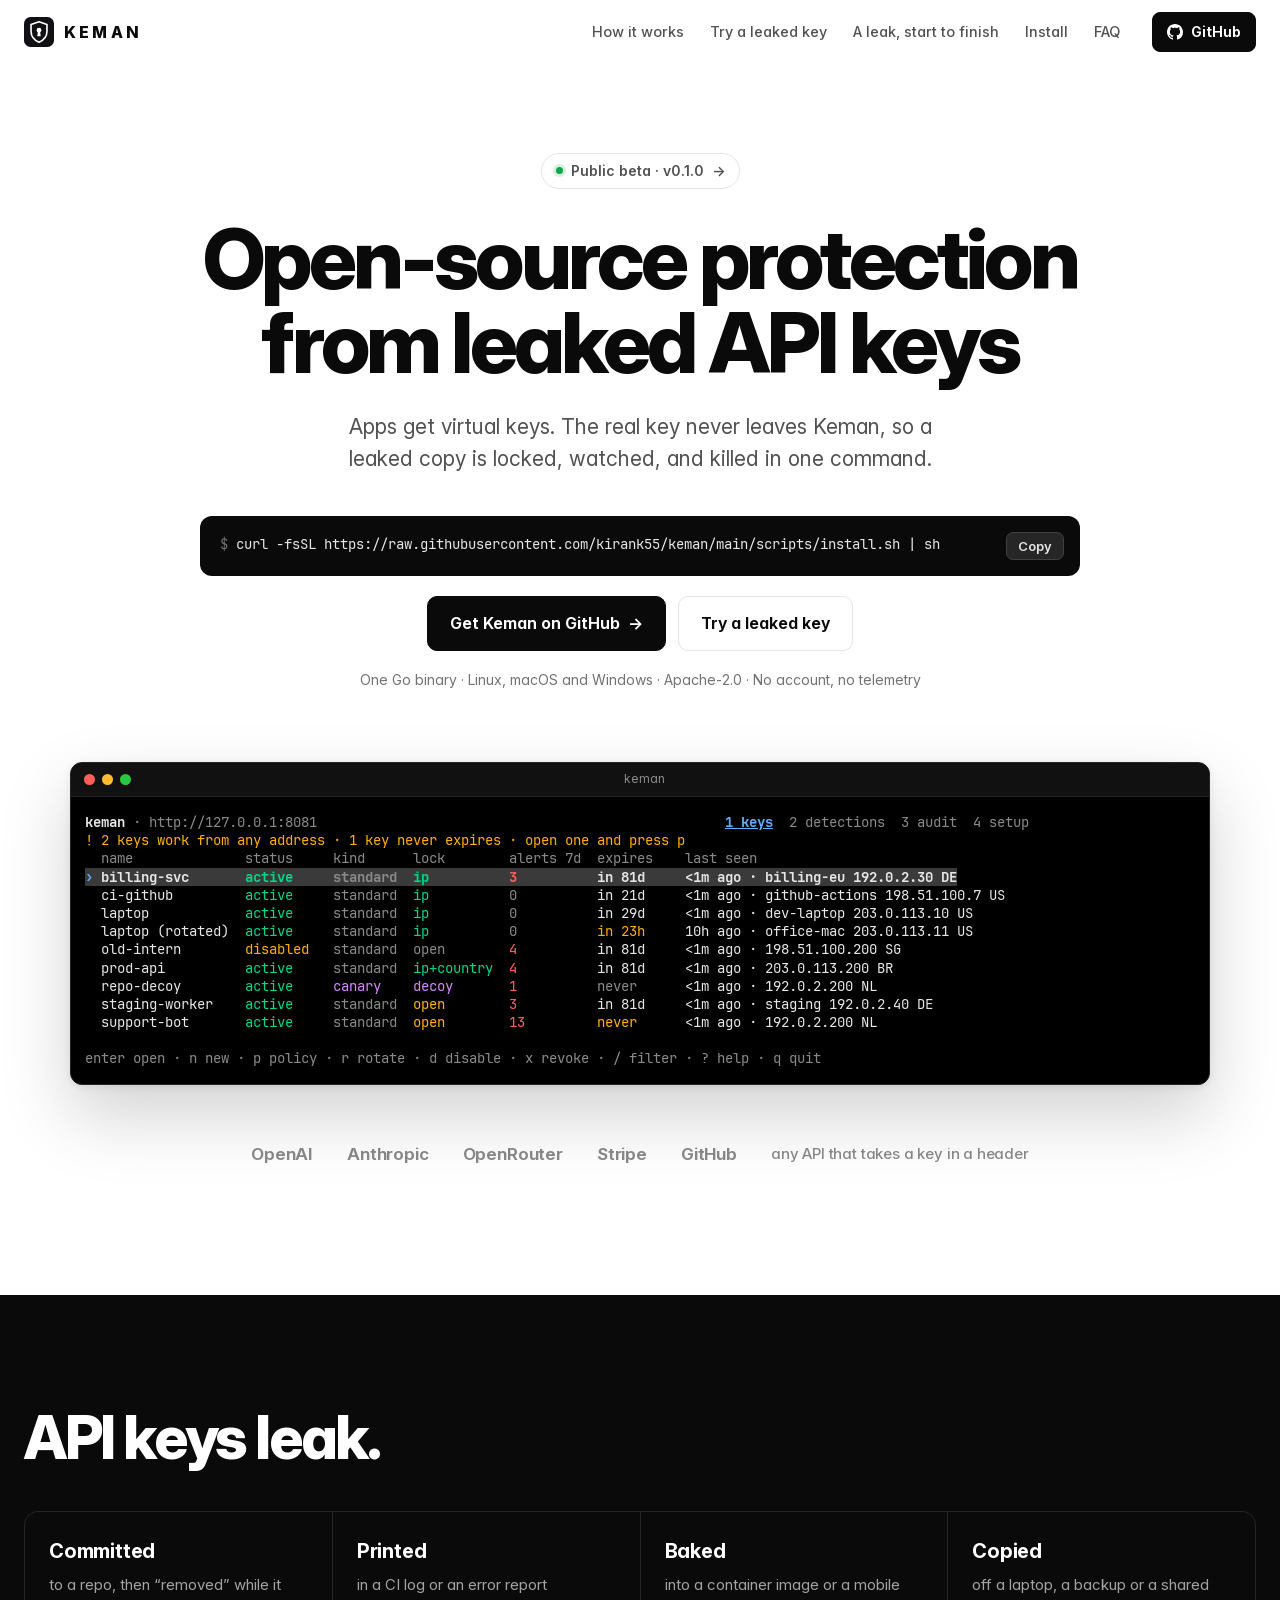
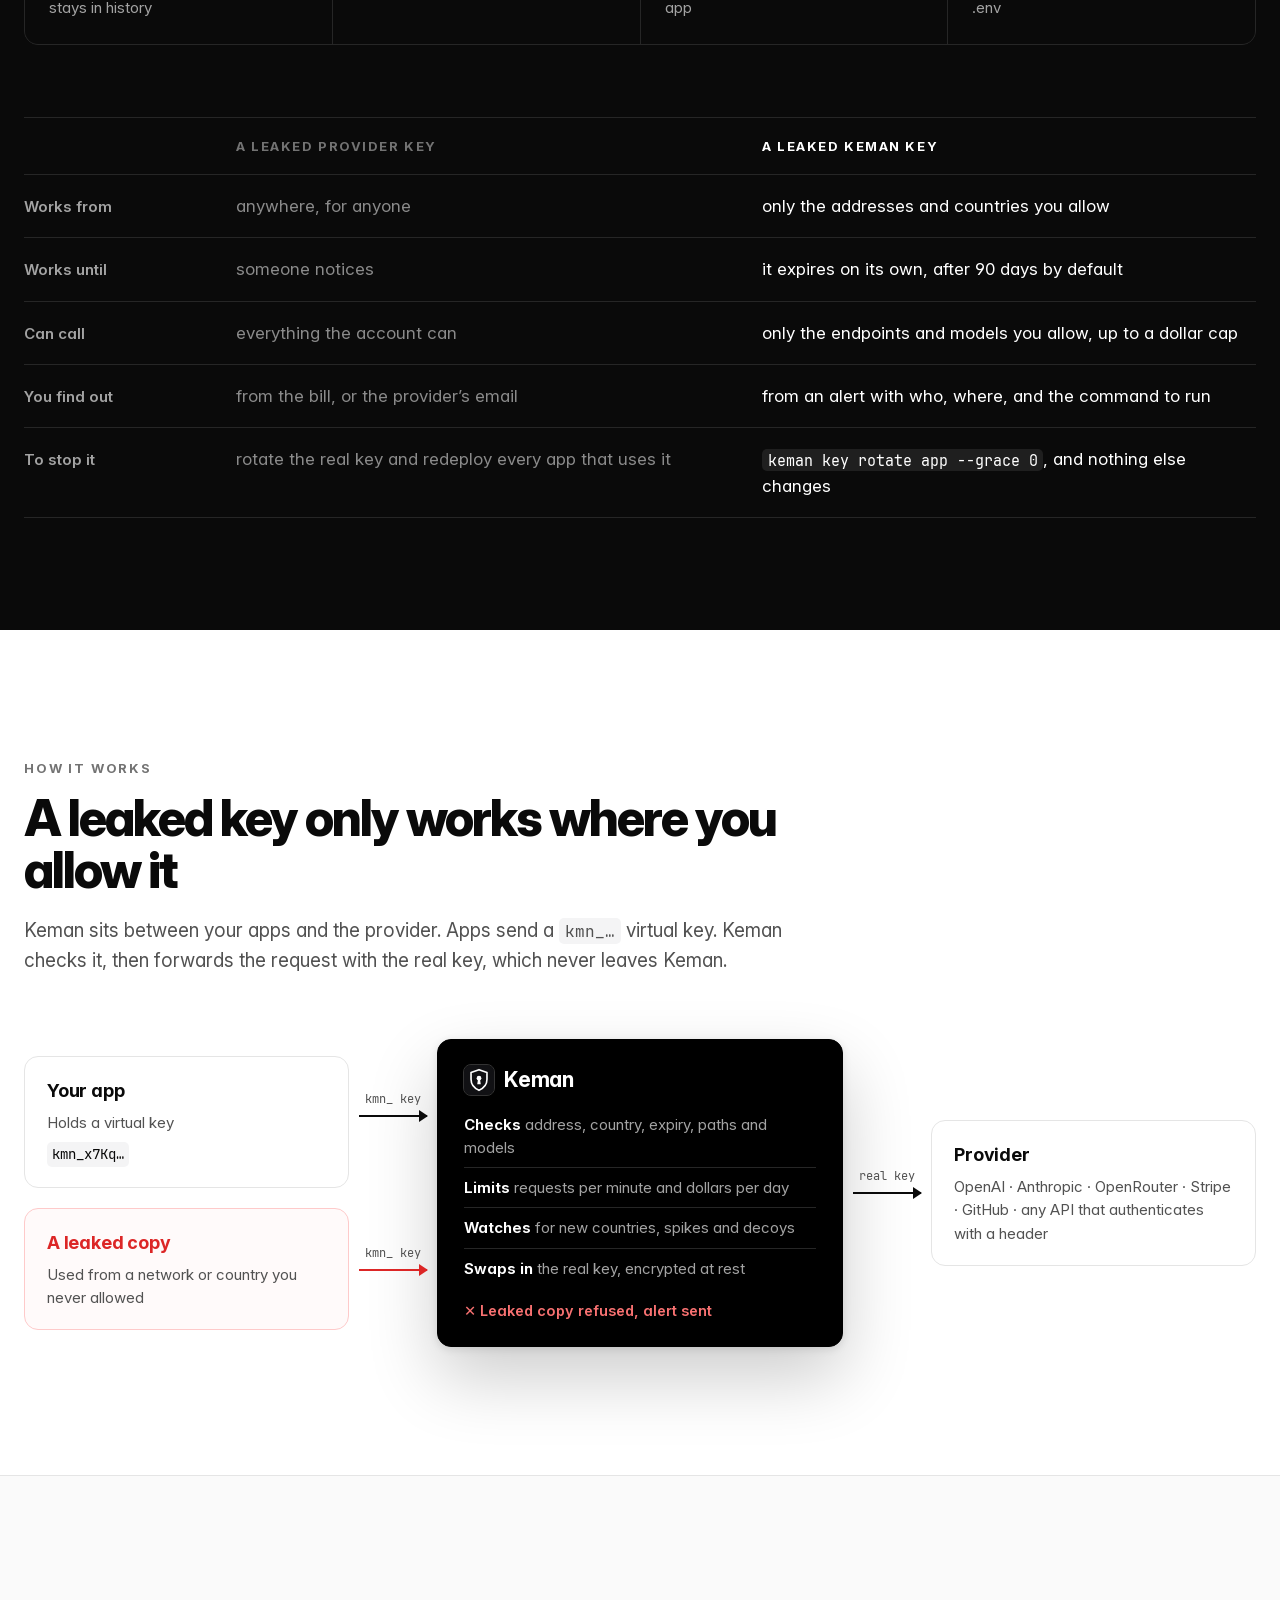
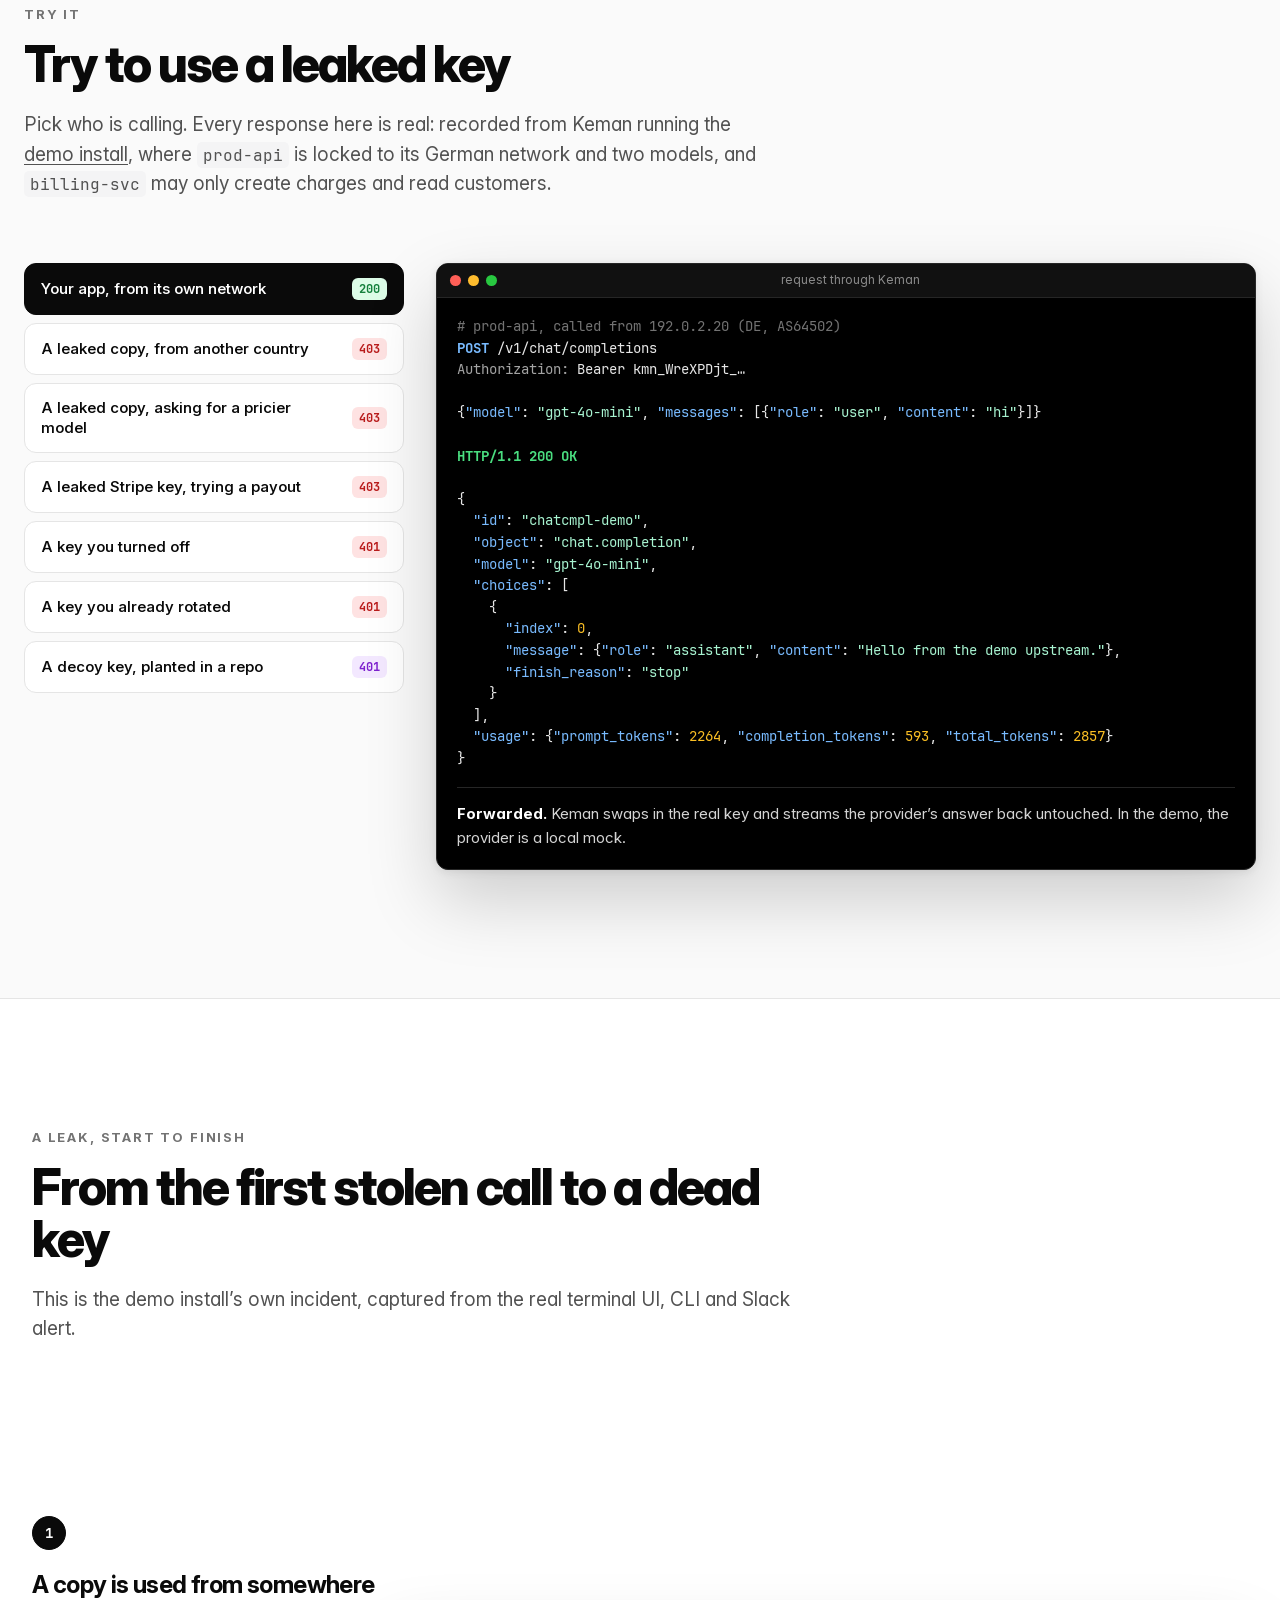
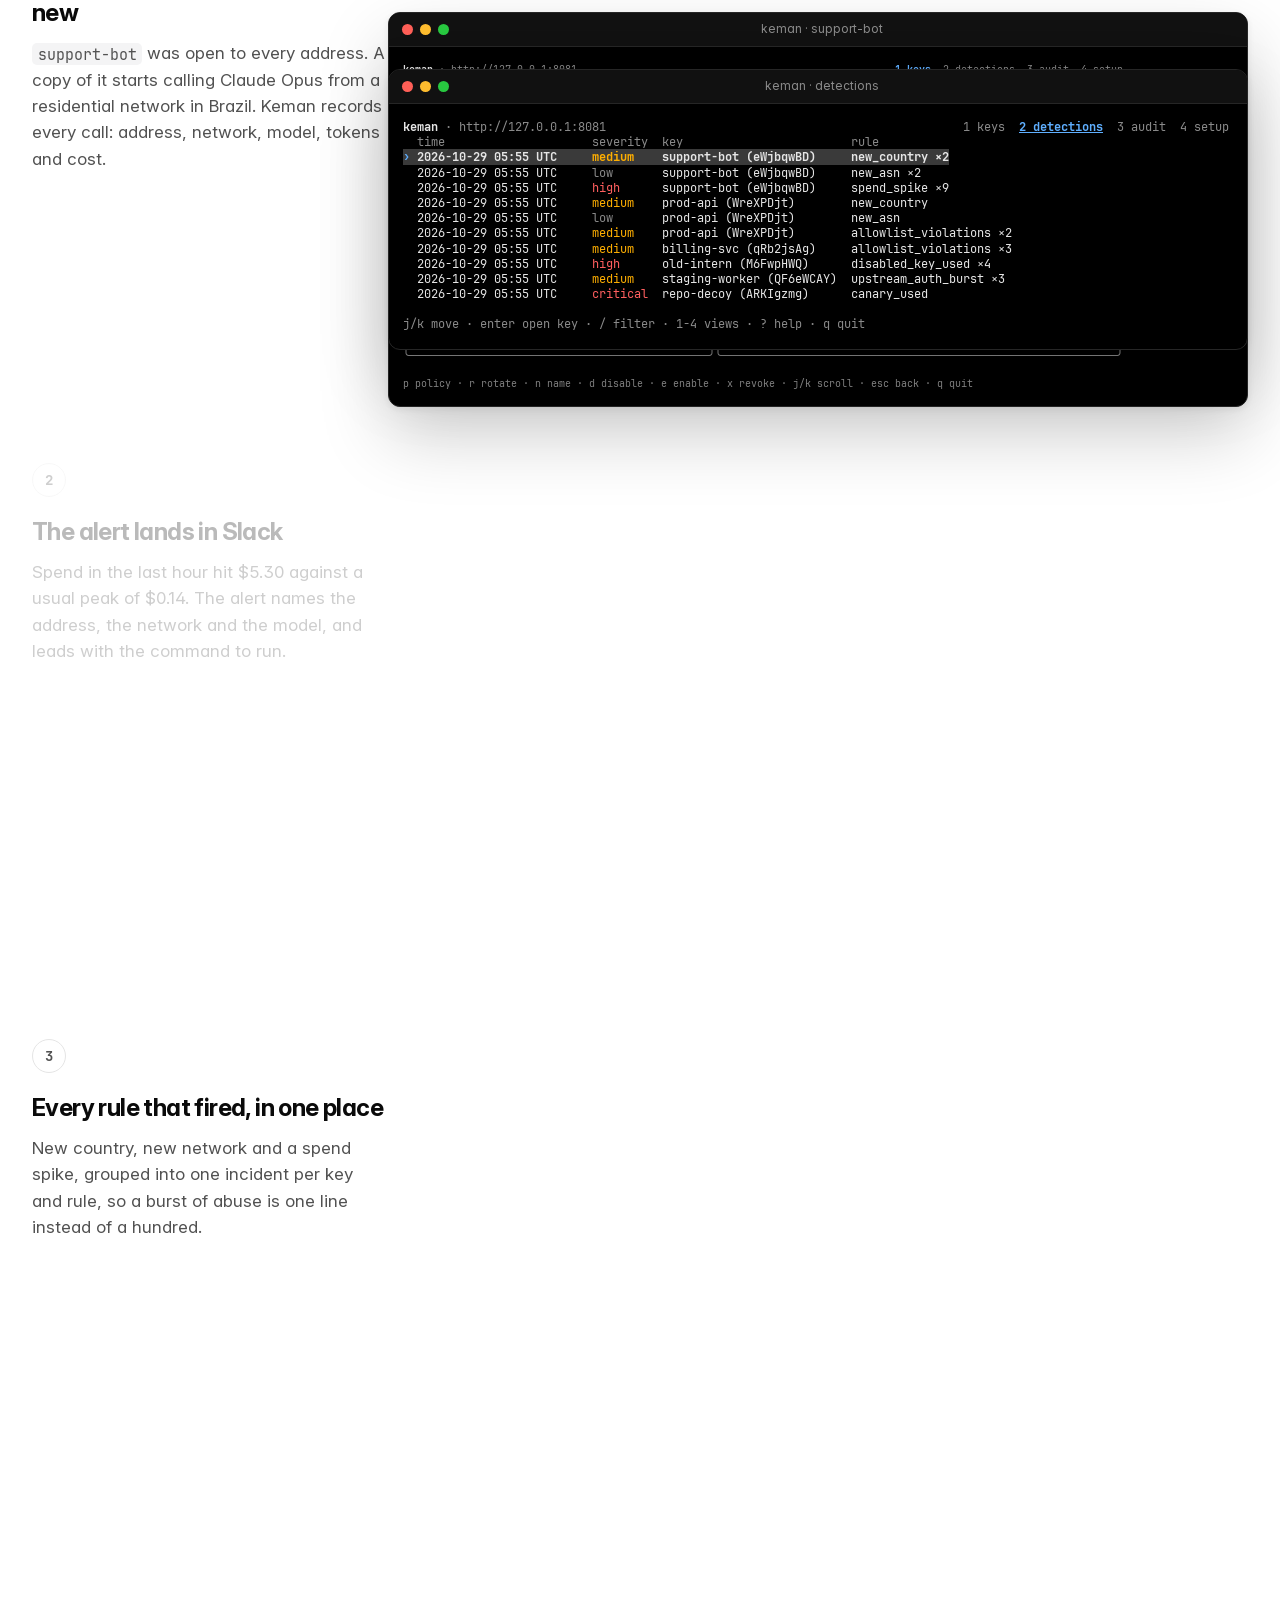
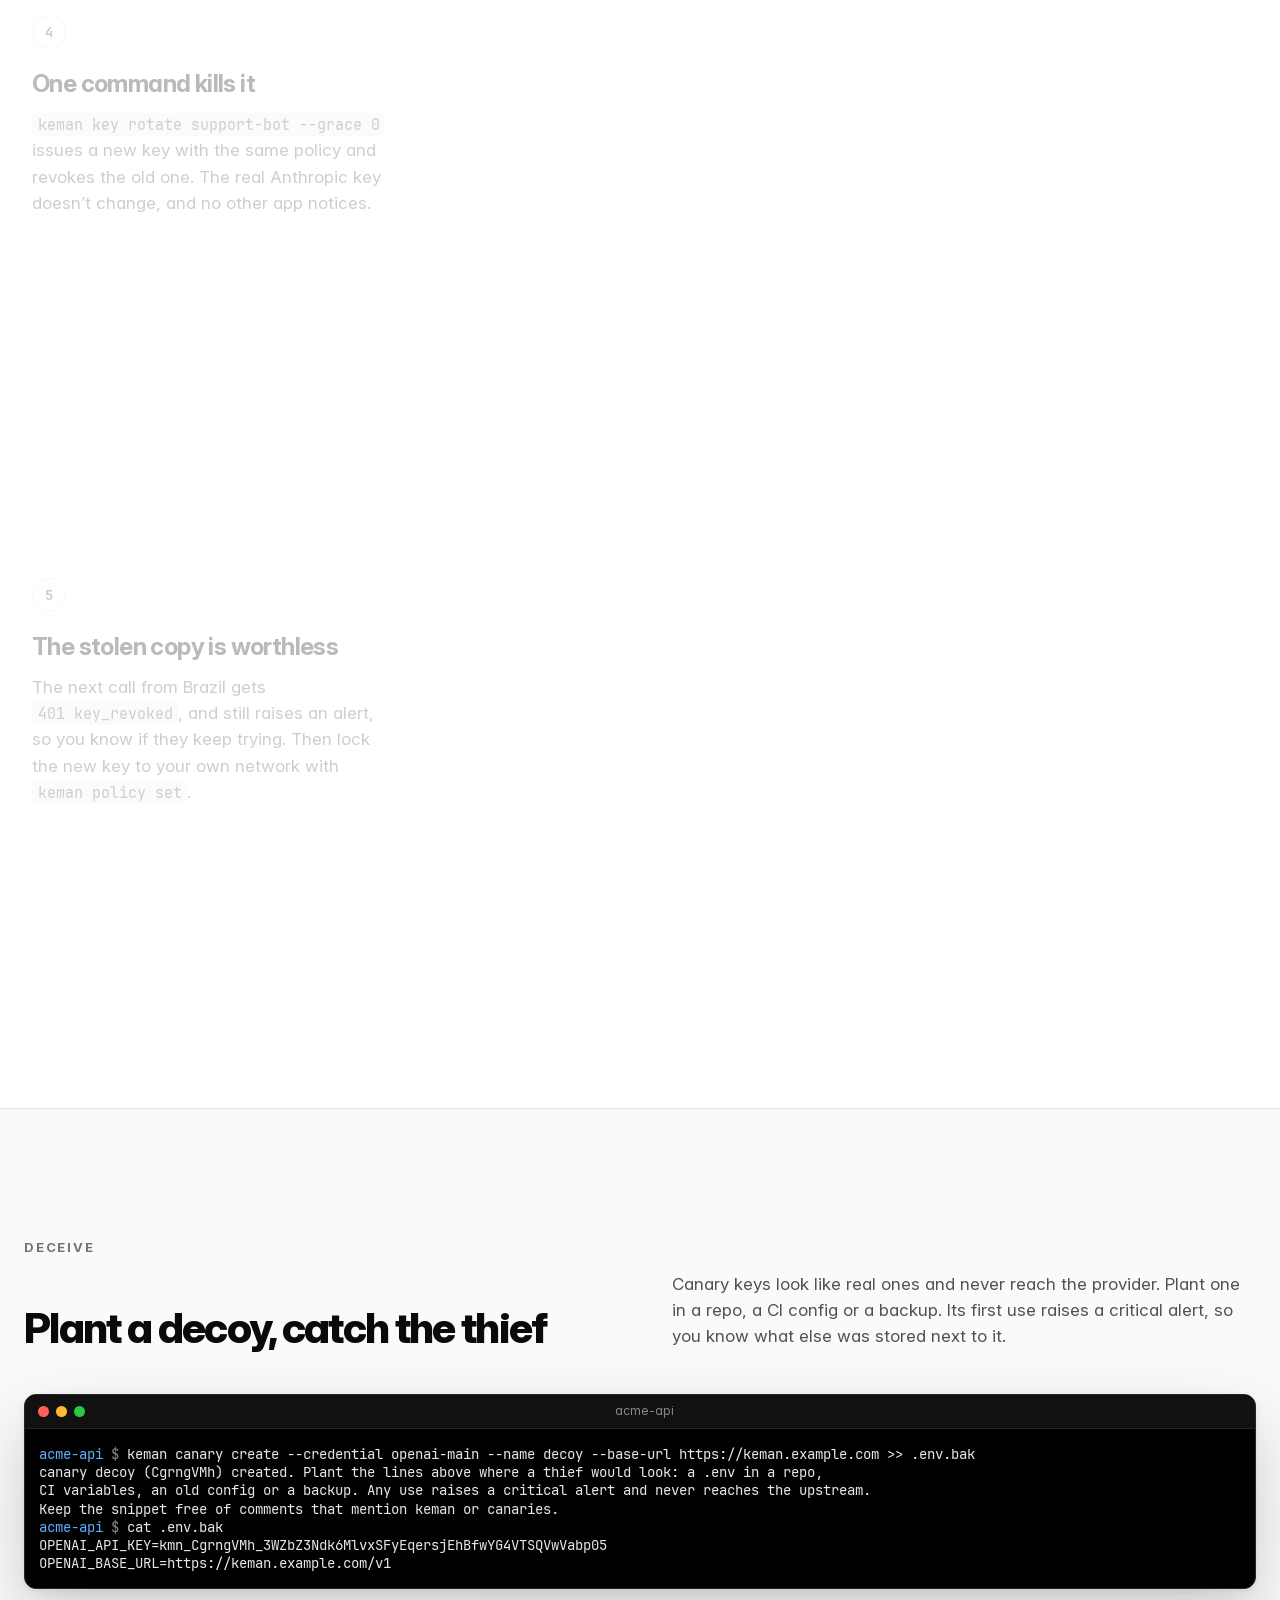
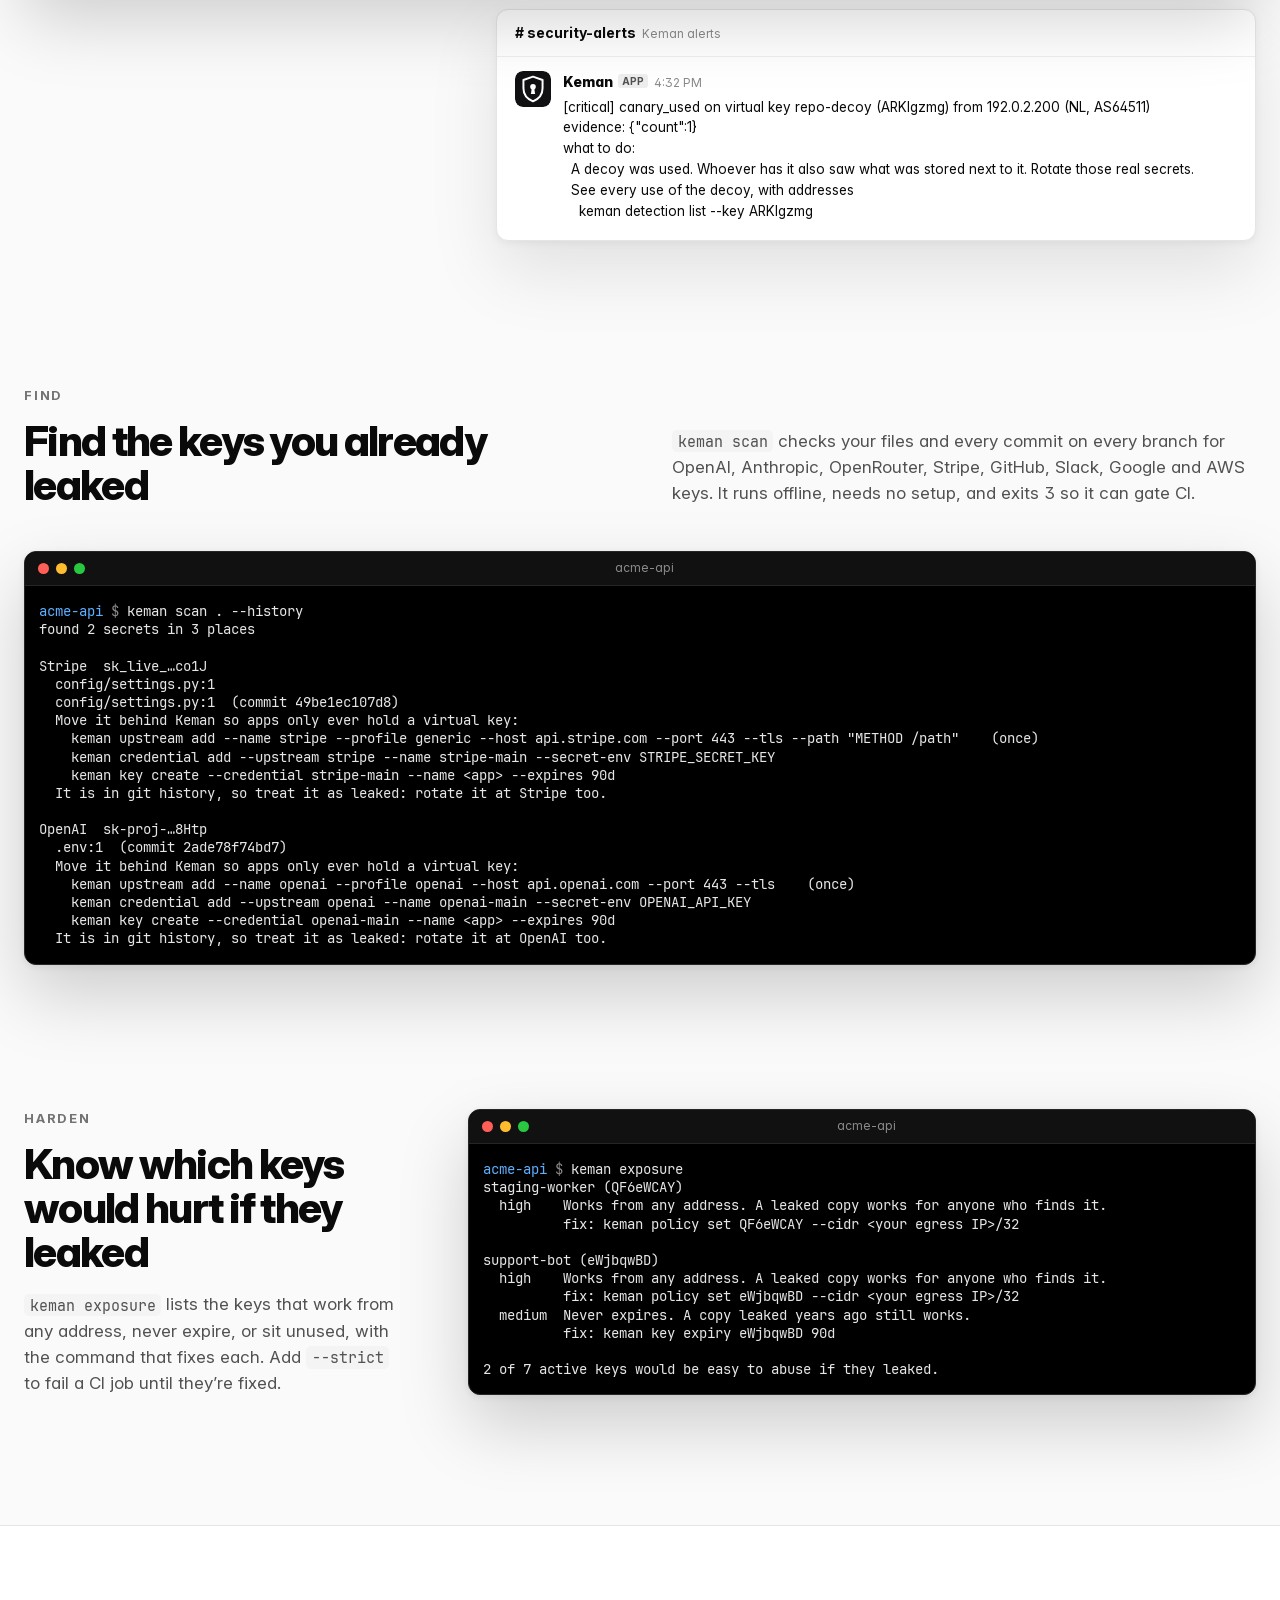
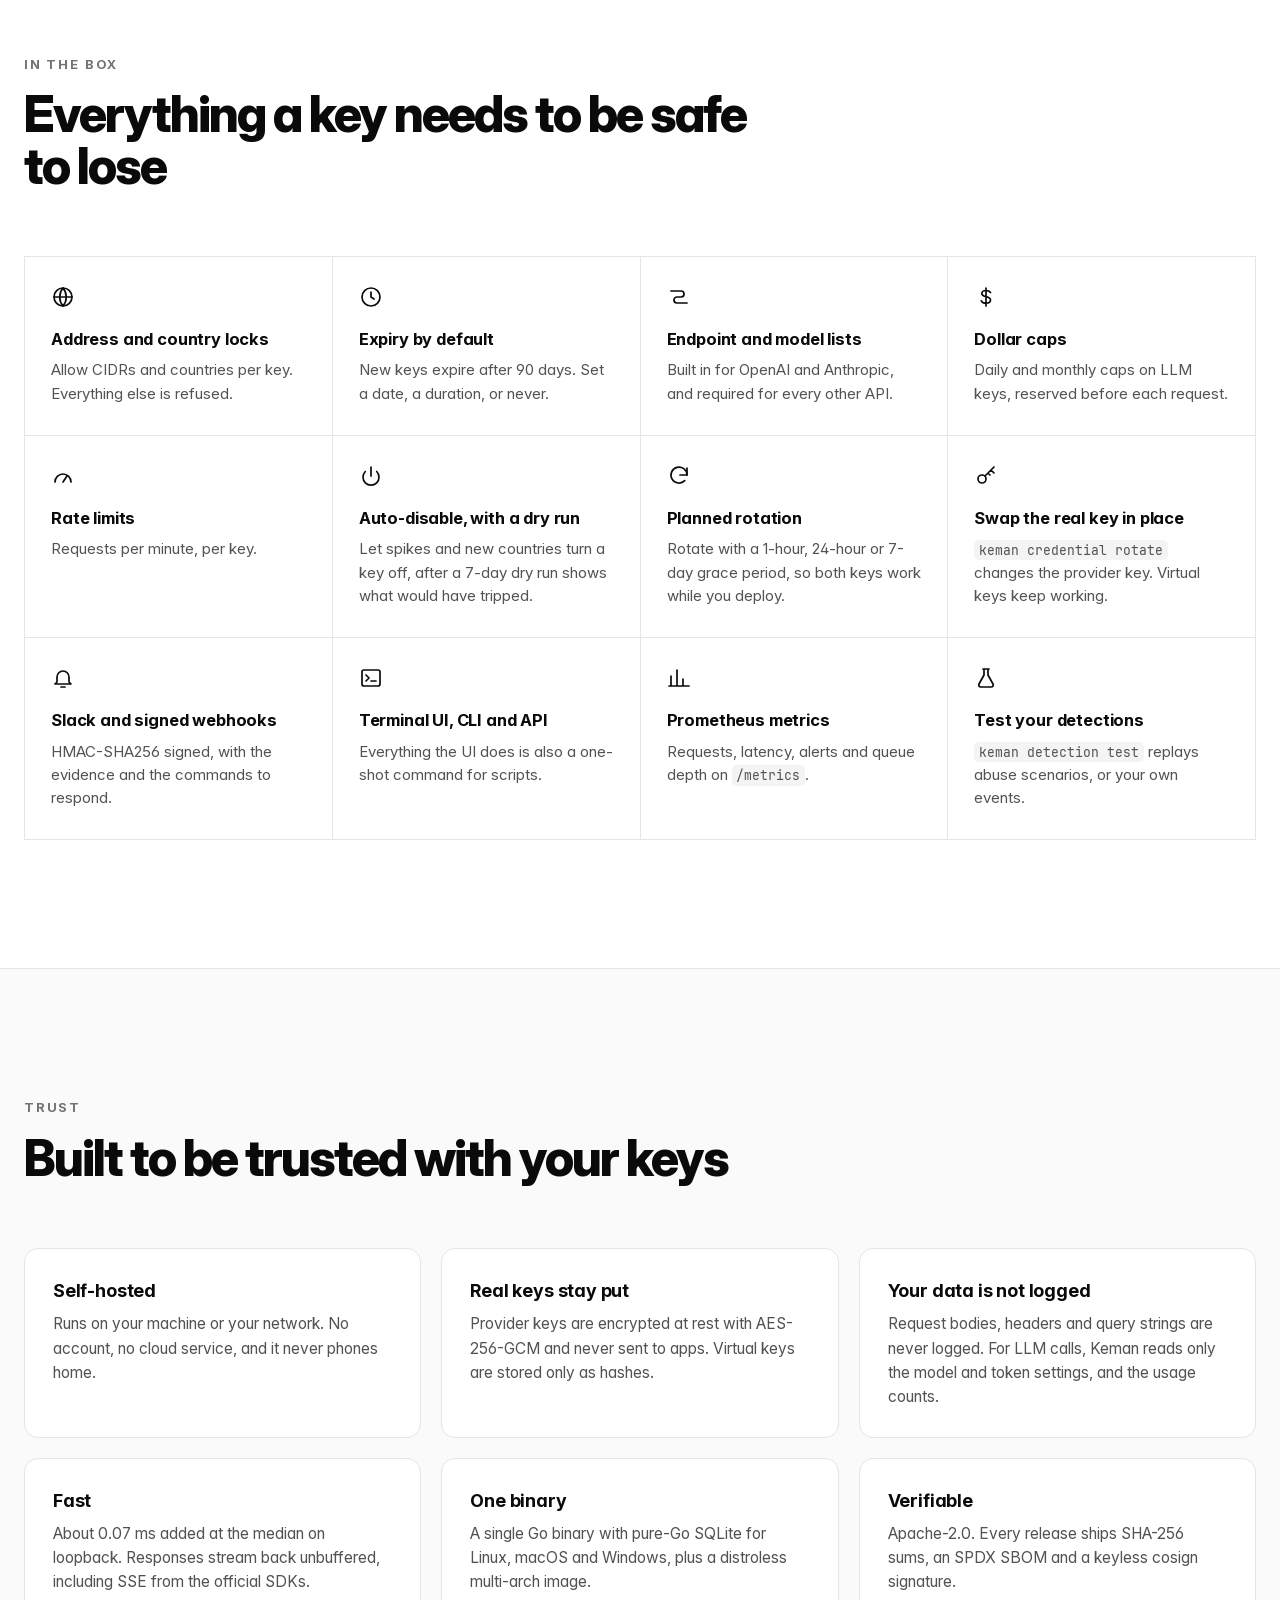
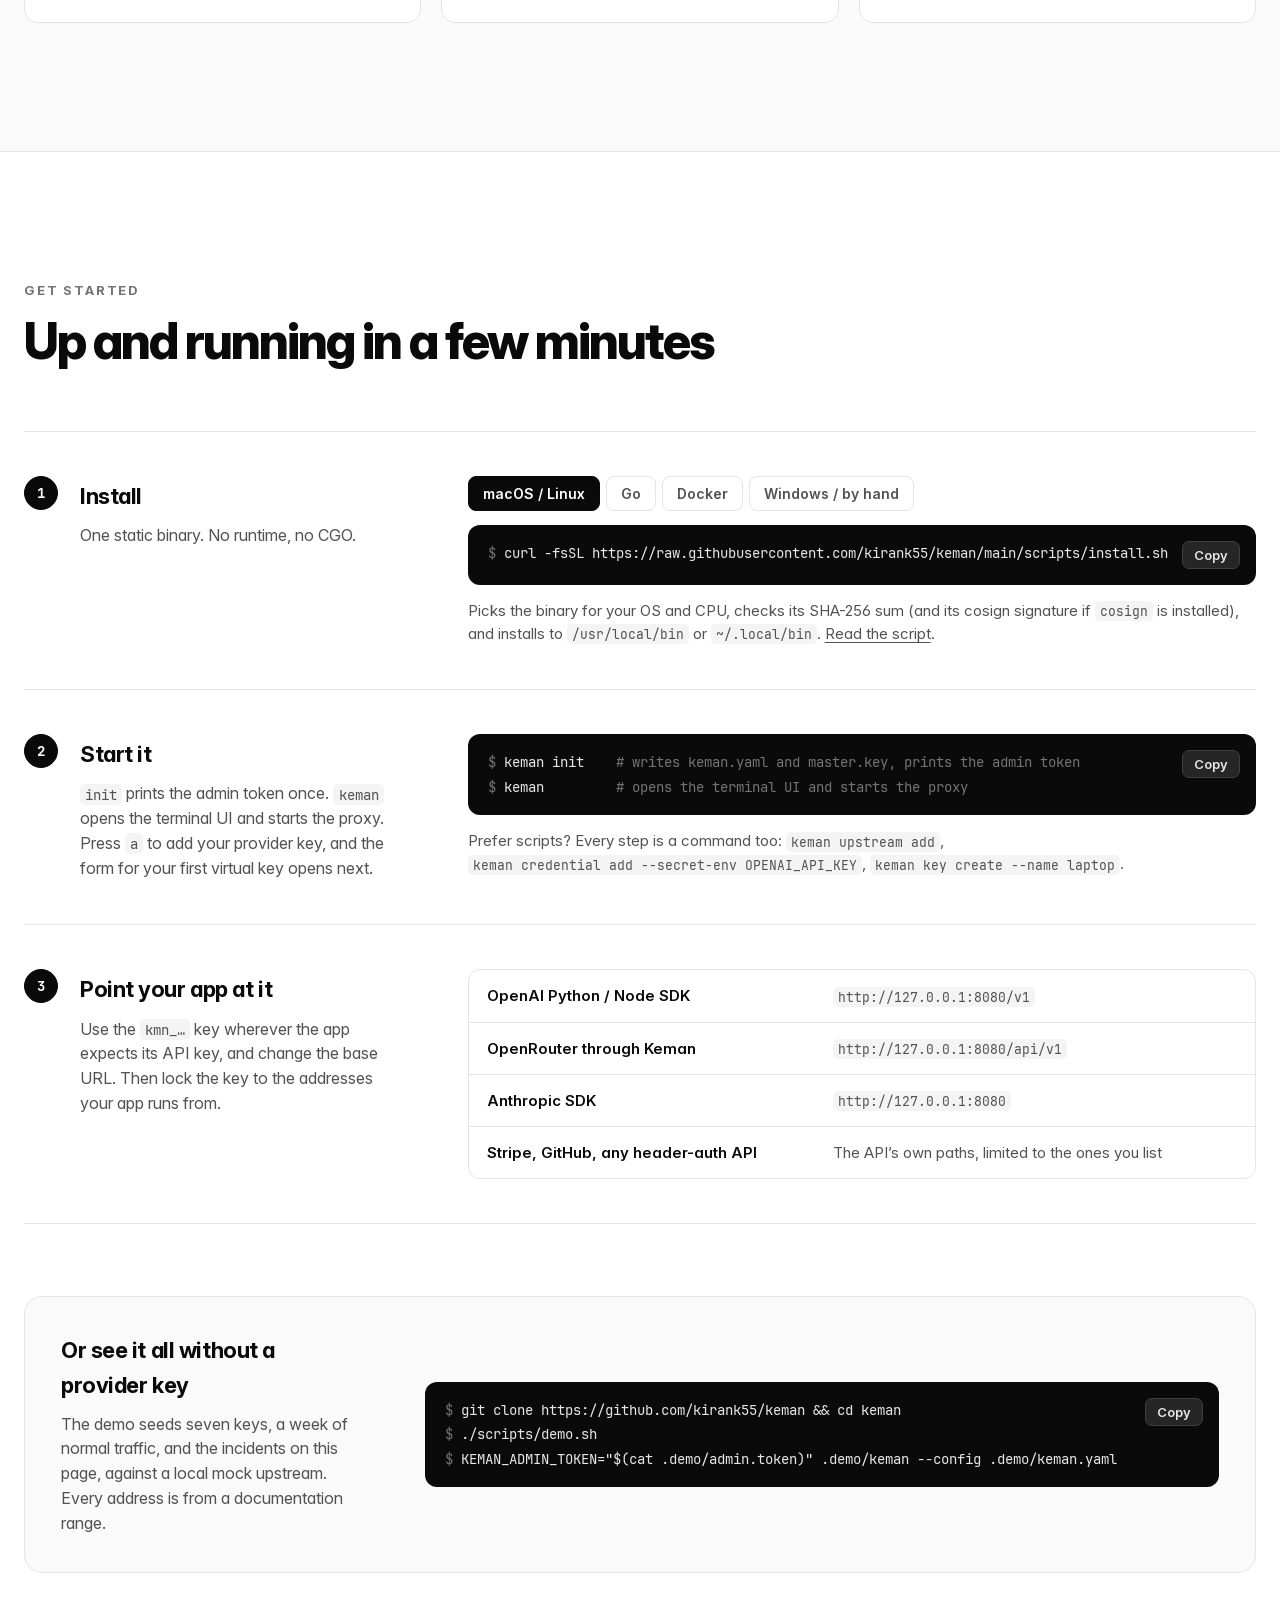
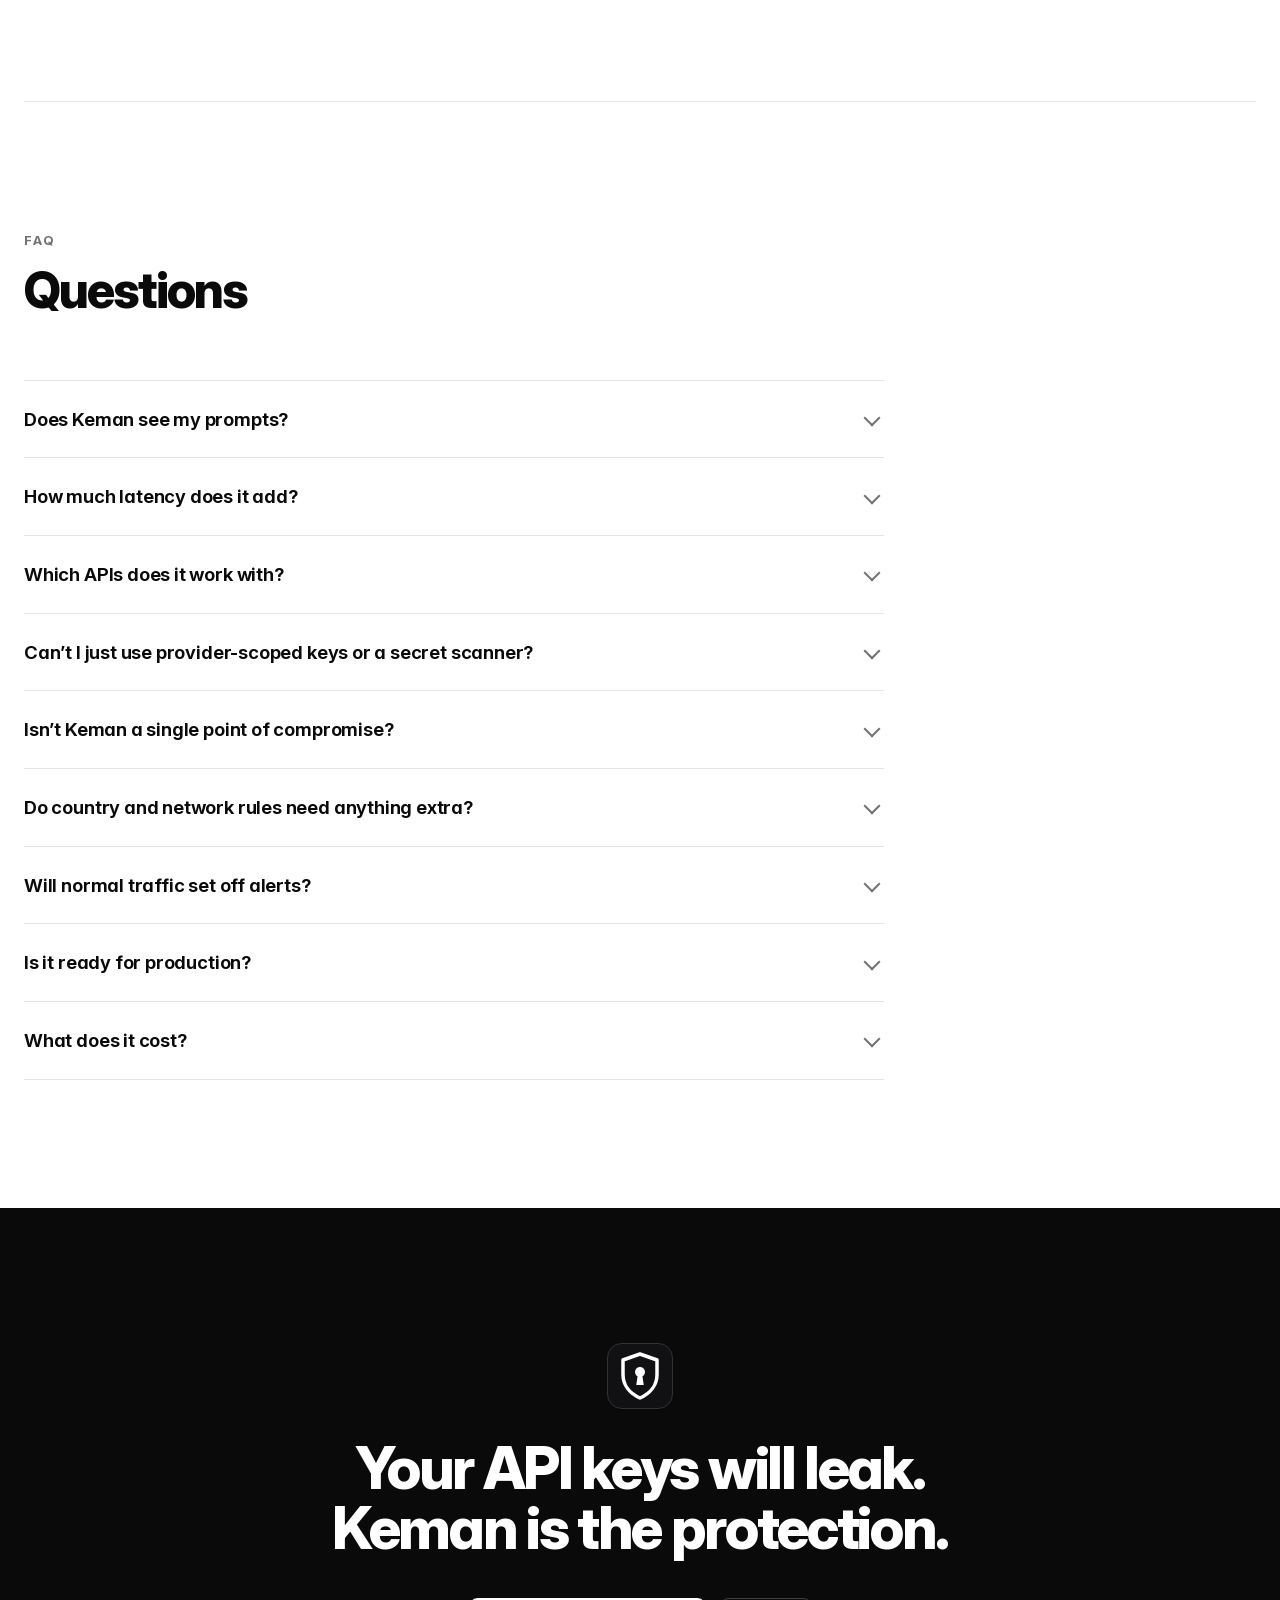
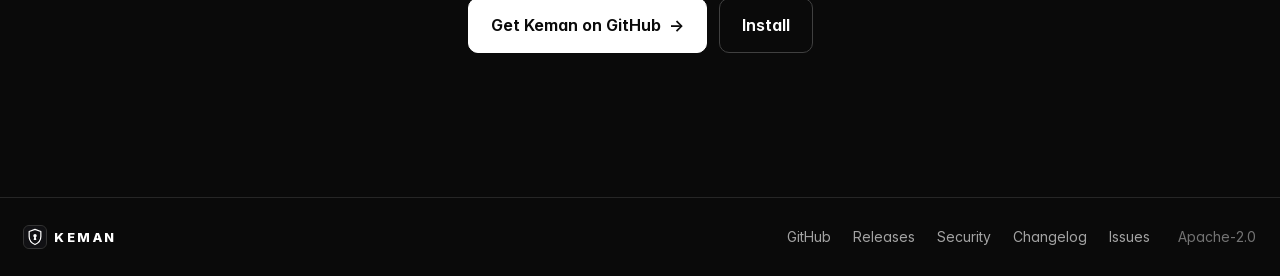
==== commit d20818ef: "Expand the beta site with real proxy demos - Add recorded HTTP exchanges and a leaked-key simulator " ====
--- a/website/index.html
+++ b/website/index.html
@@ -4,53 +4,77 @@
   <meta charset="utf-8">
   <meta name="viewport" content="width=device-width, initial-scale=1">
   <title>Keman: open-source protection from leaked API keys</title>
-  <meta name="description" content="Keman is a self-hosted proxy that keeps your real API keys and hands apps virtual ones you can lock, watch, and kill. Free and open source.">
+  <meta name="description" content="Keman is a self-hosted proxy that keeps your real API keys and gives apps virtual ones you can lock, watch, and kill. Free and open source.">
   <meta name="theme-color" content="#ffffff">
   <link rel="icon" href="favicon.svg" type="image/svg+xml">
   <link rel="apple-touch-icon" href="apple-touch-icon.png">
+  <link rel="preload" href="fonts/inter.woff2" as="font" type="font/woff2" crossorigin>
+  <link rel="preload" href="fonts/jetbrains-mono-regular.woff2" as="font" type="font/woff2" crossorigin>
   <meta property="og:type" content="website">
+  <meta property="og:site_name" content="Keman">
   <meta property="og:title" content="Keman: open-source protection from leaked API keys">
   <meta property="og:description" content="Apps get virtual keys. The real key never leaves Keman, so a leaked copy is locked, watched, and killed in one command.">
   <meta property="og:image" content="og.png">
   <meta property="og:image:width" content="2400">
   <meta property="og:image:height" content="1260">
+  <meta property="og:image:alt" content="Keman: open-source protection from leaked API keys, above the Keman terminal UI listing virtual keys.">
   <meta name="twitter:card" content="summary_large_image">
   <link rel="stylesheet" href="style.css">
+  <script>document.documentElement.classList.add('js')</script>
+  <script type="application/ld+json">
+  {
+    "@context": "https://schema.org",
+    "@type": "SoftwareApplication",
+    "name": "Keman",
+    "description": "A self-hosted proxy that keeps your real API keys and gives apps virtual ones you can lock, watch, and kill.",
+    "applicationCategory": "SecurityApplication",
+    "operatingSystem": "Linux, macOS, Windows",
+    "license": "https://www.apache.org/licenses/LICENSE-2.0",
+    "softwareVersion": "0.1.0-beta",
+    "codeRepository": "https://github.com/kirank55/keman",
+    "offers": { "@type": "Offer", "price": "0", "priceCurrency": "USD" }
+  }
+  </script>
 </head>
 <body>
+<a class="skip" href="#main">Skip to content</a>
 
 <header class="nav">
   <div class="wrap nav-row">
-    <a class="brand" href="#top" aria-label="Keman home"><img src="logo.svg" alt="" width="30" height="30">KEMAN</a>
-    <nav class="links">
+    <a class="brand" href="#top" aria-label="Keman, back to top"><img src="logo.svg" alt="" width="30" height="30">KEMAN</a>
+    <nav class="links" aria-label="Sections">
       <a href="#how">How it works</a>
-      <a href="#features">Features</a>
+      <a href="#simulate">Try a leaked key</a>
+      <a href="#story">A leak, start to finish</a>
       <a href="#install">Install</a>
       <a href="#faq">FAQ</a>
     </nav>
-    <a class="btn btn-small" href="https://github.com/kirank55/keman">GitHub</a>
+    <a class="btn btn-small" href="https://github.com/kirank55/keman">
+      <svg class="gh" viewBox="0 0 16 16" aria-hidden="true"><path d="M8 0C3.58 0 0 3.58 0 8c0 3.54 2.29 6.53 5.47 7.59.4.07.55-.17.55-.38 0-.19-.01-.82-.01-1.49-2.01.37-2.53-.49-2.69-.94-.09-.23-.48-.94-.82-1.13-.28-.15-.68-.52-.01-.53.63-.01 1.08.58 1.23.82.72 1.21 1.87.87 2.33.66.07-.52.28-.87.51-1.07-1.78-.2-3.64-.89-3.64-3.95 0-.87.31-1.59.82-2.15-.08-.2-.36-1.02.08-2.12 0 0 .67-.21 2.2.82.64-.18 1.32-.27 2-.27.68 0 1.36.09 2 .27 1.53-1.04 2.2-.82 2.2-.82.44 1.1.16 1.92.08 2.12.51.56.82 1.27.82 2.15 0 3.07-1.87 3.75-3.65 3.95.29.25.54.73.54 1.48 0 1.07-.01 1.93-.01 2.2 0 .21.15.46.55.38A8.013 8.013 0 0 0 16 8c0-4.42-3.58-8-8-8z"/></svg>
+      GitHub
+    </a>
   </div>
 </header>
 
-<main id="top">
-
-  <section class="hero wrap">
-    <p class="eyebrow"><span class="dot"></span>Public beta · Free and open source</p>
+<main id="main">
+
+  <section class="hero wrap" id="top">
+    <a class="eyebrow" href="https://github.com/kirank55/keman/releases"><span class="dot"></span>Public beta · v0.1.0 <span class="arrow-r">→</span></a>
     <h1>Open-source protection from leaked&nbsp;API&nbsp;keys</h1>
     <p class="lede">Apps get virtual keys. The real key never leaves Keman, so a leaked copy is locked, watched, and killed in one command.</p>
 
-    <div class="cmd" data-copy="curl -fsSL https://raw.githubusercontent.com/kirank55/keman/main/scripts/install.sh | sh">
+    <div class="cmd hero-cmd" data-copy="curl -fsSL https://raw.githubusercontent.com/kirank55/keman/main/scripts/install.sh | sh">
       <code><span class="prompt">$</span> curl -fsSL https://raw.githubusercontent.com/kirank55/keman/main/scripts/install.sh | sh</code>
       <button type="button" class="copy" aria-label="Copy install command">Copy</button>
     </div>
 
     <div class="cta-row">
-      <a class="btn" href="https://github.com/kirank55/keman">Get Keman on GitHub →</a>
-      <a class="btn btn-ghost" href="#try">Try the demo</a>
+      <a class="btn" href="https://github.com/kirank55/keman">Get Keman on GitHub <span class="arrow-r">→</span></a>
+      <a class="btn btn-ghost" href="#simulate">Try a leaked key</a>
     </div>
     <p class="meta">One Go binary · Linux, macOS and Windows · Apache-2.0 · No account, no telemetry</p>
 
-    <div class="win hero-win">
+    <div class="win hero-win reveal">
       <div class="bar"><i></i><i></i><i></i><span>keman</span></div>
       <pre class="term" data-capture="keys" style="--cols:118"><span style="font-weight:700">keman</span><span style="color:#8a8a8a"> · http://127.0.0.1:8081</span>                                                   <span style="color:#5fafff;font-weight:700;text-decoration:underline">1</span><span style="color:#5fafff;text-decoration:underline"> </span><span style="color:#5fafff;font-weight:700;text-decoration:underline">keys</span>  <span style="color:#8a8a8a">2 detections</span>  <span style="color:#8a8a8a">3 audit</span>  <span style="color:#8a8a8a">4 setup</span>
 <span style="color:#ffaf00">! 2 keys work from any address · 1 key never expires · open one and press p</span>
@@ -67,35 +91,48 @@
 
 <span style="color:#8a8a8a">enter open · n new · p policy · r rotate · d disable · x revoke · / filter · ? help · q quit</span></pre>
     </div>
-  </section>
-
-  <section class="leaks">
+
+    <ul class="works" aria-label="Works with">
+      <li>OpenAI</li><li>Anthropic</li><li>OpenRouter</li><li>Stripe</li><li>GitHub</li><li>any API that takes a key in a header</li>
+    </ul>
+  </section>
+
+  <section class="leaks" aria-labelledby="leaks-title">
     <div class="wrap">
-      <h2>API keys leak.</h2>
-      <div class="leak-grid">
+      <h2 id="leaks-title" class="reveal">API keys leak.</h2>
+      <div class="leak-grid reveal">
         <div><b>Committed</b><span>to a repo, then “removed” while it stays in history</span></div>
         <div><b>Printed</b><span>in a CI log or an error report</span></div>
         <div><b>Baked</b><span>into a container image or a mobile app</span></div>
         <div><b>Copied</b><span>off a laptop, a backup or a shared .env</span></div>
       </div>
-      <p class="leaks-tail">When one does, the provider key works for anyone, from anywhere, until you notice. Keman makes the leaked copy worth much less, and easy to kill.</p>
+
+      <div class="versus reveal">
+        <div class="vs-head"><span></span><span>A leaked provider key</span><span>A leaked Keman key</span></div>
+        <div class="vs-row"><b>Works from</b><span>anywhere, for anyone</span><span>only the addresses and countries you allow</span></div>
+        <div class="vs-row"><b>Works until</b><span>someone notices</span><span>it expires on its own, after 90 days by default</span></div>
+        <div class="vs-row"><b>Can call</b><span>everything the account can</span><span>only the endpoints and models you allow, up to a dollar cap</span></div>
+        <div class="vs-row"><b>You find out</b><span>from the bill, or the provider’s email</span><span>from an alert with who, where, and the command to run</span></div>
+        <div class="vs-row"><b>To stop it</b><span>rotate the real key and redeploy every app that uses it</span><span><code>keman key rotate app --grace 0</code>, and nothing else changes</span></div>
+      </div>
     </div>
   </section>
 
   <section id="how" class="wrap section">
-    <div class="head">
+    <div class="head reveal">
+      <p class="kicker">How it works</p>
       <h2>A leaked key only works where you allow it</h2>
       <p>Keman sits between your apps and the provider. Apps send a <code>kmn_…</code> virtual key. Keman checks it, then forwards the request with the real key, which never leaves Keman.</p>
     </div>
 
-    <div class="flow">
+    <div class="flow reveal">
       <div class="col">
         <div class="node"><h3>Your app</h3><p>Holds a virtual key</p><code>kmn_x7Kq…</code></div>
         <div class="node thief"><h3>A leaked copy</h3><p>Used from a network or country you never allowed</p></div>
       </div>
       <div class="arrows" aria-hidden="true">
-        <div class="arrow"><span>kmn_ key</span></div>
-        <div class="arrow bad"><span>kmn_ key</span></div>
+        <div class="arrow"><span>kmn_ key</span><i class="pulse"></i></div>
+        <div class="arrow bad"><span>kmn_ key</span><i class="pulse"></i></div>
       </div>
       <div class="node keman">
         <h3><img src="logo.svg" alt="" width="30" height="30">Keman</h3>
@@ -108,7 +145,7 @@
         <p class="blocked">✕ Leaked copy refused, alert sent</p>
       </div>
       <div class="arrows one" aria-hidden="true">
-        <div class="arrow"><span>real key</span></div>
+        <div class="arrow"><span>real key</span><i class="pulse late"></i></div>
       </div>
       <div class="node provider">
         <h3>Provider</h3>
@@ -117,19 +154,204 @@
     </div>
   </section>
 
-  <section id="features" class="section features">
+  <section id="simulate" class="section sim-section">
     <div class="wrap">
-
-      <article class="feature">
-        <div class="intro">
-          <p class="kicker">Watch</p>
-          <h2>See who used a key, from where, and what it cost</h2>
-          <p>Open any key to see every client address that called it, with network and country, its spend and tokens, its detections, and its recent requests. Here a copy of <code>support-bot</code> is burning Opus credits from a new country.</p>
-        </div>
-        <div class="visual">
+      <div class="head reveal">
+        <p class="kicker">Try it</p>
+        <h2>Try to use a leaked key</h2>
+        <p>Pick who is calling. Every response here is real: recorded from Keman running the <a href="#try">demo install</a>, where <code>prod-api</code> is locked to its German network and two models, and <code>billing-svc</code> may only create charges and read customers.</p>
+      </div>
+
+      <div class="sim reveal">
+        <div class="sim-list" role="tablist" aria-label="Who is calling" aria-orientation="vertical">
+          <button type="button" role="tab" id="sim-tab-allowed" aria-controls="sim-allowed" aria-selected="true" data-sim="allowed">
+            <span class="who-line">Your app, from its own network</span><span class="pill ok">200</span>
+          </button>
+          <button type="button" role="tab" id="sim-tab-network" aria-controls="sim-network" aria-selected="false" tabindex="-1" data-sim="network">
+            <span class="who-line">A leaked copy, from another country</span><span class="pill bad">403</span>
+          </button>
+          <button type="button" role="tab" id="sim-tab-model" aria-controls="sim-model" aria-selected="false" tabindex="-1" data-sim="model">
+            <span class="who-line">A leaked copy, asking for a pricier model</span><span class="pill bad">403</span>
+          </button>
+          <button type="button" role="tab" id="sim-tab-path" aria-controls="sim-path" aria-selected="false" tabindex="-1" data-sim="path">
+            <span class="who-line">A leaked Stripe key, trying a payout</span><span class="pill bad">403</span>
+          </button>
+          <button type="button" role="tab" id="sim-tab-disabled" aria-controls="sim-disabled" aria-selected="false" tabindex="-1" data-sim="disabled">
+            <span class="who-line">A key you turned off</span><span class="pill bad">401</span>
+          </button>
+          <button type="button" role="tab" id="sim-tab-revoked" aria-controls="sim-revoked" aria-selected="false" tabindex="-1" data-sim="revoked">
+            <span class="who-line">A key you already rotated</span><span class="pill bad">401</span>
+          </button>
+          <button type="button" role="tab" id="sim-tab-canary" aria-controls="sim-canary" aria-selected="false" tabindex="-1" data-sim="canary">
+            <span class="who-line">A decoy key, planted in a repo</span><span class="pill crit">401</span>
+          </button>
+        </div>
+
+        <div class="sim-out">
           <div class="win">
-            <div class="bar"><i></i><i></i><i></i><span>keman · support-bot</span></div>
-            <pre class="term" data-capture="detail-support-bot" style="--cols:120"><span style="font-weight:700">keman</span><span style="color:#8a8a8a"> · http://127.0.0.1:8081</span>                                                     <span style="color:#5fafff;font-weight:700;text-decoration:underline">1</span><span style="color:#5fafff;text-decoration:underline"> </span><span style="color:#5fafff;font-weight:700;text-decoration:underline">keys</span>  <span style="color:#8a8a8a">2 detections</span>  <span style="color:#8a8a8a">3 audit</span>  <span style="color:#8a8a8a">4 setup</span>
+            <div class="bar"><i></i><i></i><i></i><span>request through Keman</span></div>
+            <div class="sim-panel" role="tabpanel" id="sim-allowed" aria-labelledby="sim-tab-allowed" data-panel="allowed">
+              <pre class="term http" data-request="allowed"><span class="h-dim"># prod-api, called from 192.0.2.20 (DE, AS64502)</span>
+<span class="h-method">POST</span> /v1/chat/completions
+<span class="h-hdr">Authorization:</span> Bearer kmn_WreXPDjt_…
+
+{<span class="j-key">&quot;model&quot;</span>: <span class="j-str">&quot;gpt-4o-mini&quot;</span>, <span class="j-key">&quot;messages&quot;</span>: [{<span class="j-key">&quot;role&quot;</span>: <span class="j-str">&quot;user&quot;</span>, <span class="j-key">&quot;content&quot;</span>: <span class="j-str">&quot;hi&quot;</span>}]}
+
+<span class="h-ok">HTTP/1.1 200 OK</span>
+
+{
+  <span class="j-key">&quot;id&quot;</span>: <span class="j-str">&quot;chatcmpl-demo&quot;</span>,
+  <span class="j-key">&quot;object&quot;</span>: <span class="j-str">&quot;chat.completion&quot;</span>,
+  <span class="j-key">&quot;model&quot;</span>: <span class="j-str">&quot;gpt-4o-mini&quot;</span>,
+  <span class="j-key">&quot;choices&quot;</span>: [
+    {
+      <span class="j-key">&quot;index&quot;</span>: <span class="j-num">0</span>,
+      <span class="j-key">&quot;message&quot;</span>: {<span class="j-key">&quot;role&quot;</span>: <span class="j-str">&quot;assistant&quot;</span>, <span class="j-key">&quot;content&quot;</span>: <span class="j-str">&quot;Hello from the demo upstream.&quot;</span>},
+      <span class="j-key">&quot;finish_reason&quot;</span>: <span class="j-str">&quot;stop&quot;</span>
+    }
+  ],
+  <span class="j-key">&quot;usage&quot;</span>: {<span class="j-key">&quot;prompt_tokens&quot;</span>: <span class="j-num">2264</span>, <span class="j-key">&quot;completion_tokens&quot;</span>: <span class="j-num">593</span>, <span class="j-key">&quot;total_tokens&quot;</span>: <span class="j-num">2857</span>}
+}</pre>
+              <p class="sim-note"><b>Forwarded.</b> Keman swaps in the real key and streams the provider’s answer back untouched. In the demo, the provider is a local mock.</p>
+            </div>
+            <div class="sim-panel" role="tabpanel" id="sim-network" aria-labelledby="sim-tab-network" data-panel="network" hidden>
+              <pre class="term http" data-request="network"><span class="h-dim"># prod-api, called from 203.0.113.200 (BR, AS64510)</span>
+<span class="h-method">POST</span> /v1/chat/completions
+<span class="h-hdr">Authorization:</span> Bearer kmn_WreXPDjt_…
+
+{<span class="j-key">&quot;model&quot;</span>: <span class="j-str">&quot;gpt-4o-mini&quot;</span>, <span class="j-key">&quot;messages&quot;</span>: [{<span class="j-key">&quot;role&quot;</span>: <span class="j-str">&quot;user&quot;</span>, <span class="j-key">&quot;content&quot;</span>: <span class="j-str">&quot;hi&quot;</span>}]}
+
+<span class="h-bad">HTTP/1.1 403 Forbidden</span>
+<span class="h-hdr">X-Keman-Error:</span> <span class="h-err">network_not_allowed</span>
+
+{
+  <span class="j-key">&quot;error&quot;</span>: {
+    <span class="j-key">&quot;type&quot;</span>: <span class="j-str">&quot;keman_error&quot;</span>,
+    <span class="j-key">&quot;code&quot;</span>: <span class="j-str">&quot;network_not_allowed&quot;</span>,
+    <span class="j-key">&quot;message&quot;</span>: <span class="j-str">&quot;This client network is not allowed for this virtual key.&quot;</span>
+  }
+}</pre>
+              <p class="sim-note"><b>Refused before it reaches OpenAI.</b> The address is outside the key’s network. Five refusals in five minutes raise an alert.</p>
+            </div>
+            <div class="sim-panel" role="tabpanel" id="sim-model" aria-labelledby="sim-tab-model" data-panel="model" hidden>
+              <pre class="term http" data-request="model"><span class="h-dim"># prod-api, called from 192.0.2.20 (DE, AS64502)</span>
+<span class="h-method">POST</span> /v1/chat/completions
+<span class="h-hdr">Authorization:</span> Bearer kmn_WreXPDjt_…
+
+{<span class="j-key">&quot;model&quot;</span>: <span class="j-str">&quot;o3&quot;</span>, <span class="j-key">&quot;messages&quot;</span>: [{<span class="j-key">&quot;role&quot;</span>: <span class="j-str">&quot;user&quot;</span>, <span class="j-key">&quot;content&quot;</span>: <span class="j-str">&quot;hi&quot;</span>}]}
+
+<span class="h-bad">HTTP/1.1 403 Forbidden</span>
+<span class="h-hdr">X-Keman-Error:</span> <span class="h-err">model_not_allowed</span>
+
+{
+  <span class="j-key">&quot;error&quot;</span>: {
+    <span class="j-key">&quot;type&quot;</span>: <span class="j-str">&quot;keman_error&quot;</span>,
+    <span class="j-key">&quot;code&quot;</span>: <span class="j-str">&quot;model_not_allowed&quot;</span>,
+    <span class="j-key">&quot;message&quot;</span>: <span class="j-str">&quot;This model is not allowed for this virtual key.&quot;</span>
+  }
+}</pre>
+              <p class="sim-note"><b>Refused.</b> <code>prod-api</code> may only call <code>gpt-4o</code> and <code>gpt-4o-mini</code>, so a stolen copy can’t run up a bill on a pricier model.</p>
+            </div>
+            <div class="sim-panel" role="tabpanel" id="sim-path" aria-labelledby="sim-tab-path" data-panel="path" hidden>
+              <pre class="term http" data-request="path"><span class="h-dim"># billing-svc, called from 192.0.2.30 (DE, AS64502)</span>
+<span class="h-method">POST</span> /v1/payouts
+<span class="h-hdr">Authorization:</span> Bearer kmn_qRb2jsAg_…
+
+{<span class="j-key">&quot;amount&quot;</span>: <span class="j-num">250000</span>, <span class="j-key">&quot;currency&quot;</span>: <span class="j-str">&quot;usd&quot;</span>}
+
+<span class="h-bad">HTTP/1.1 403 Forbidden</span>
+<span class="h-hdr">X-Keman-Error:</span> <span class="h-err">path_not_allowed</span>
+
+{
+  <span class="j-key">&quot;error&quot;</span>: {
+    <span class="j-key">&quot;type&quot;</span>: <span class="j-str">&quot;keman_error&quot;</span>,
+    <span class="j-key">&quot;code&quot;</span>: <span class="j-str">&quot;path_not_allowed&quot;</span>,
+    <span class="j-key">&quot;message&quot;</span>: <span class="j-str">&quot;This path is not allowed for this virtual key.&quot;</span>
+  }
+}</pre>
+              <p class="sim-note"><b>Refused.</b> Generic APIs need a path allowlist. This key may create charges and read customers. Payouts were never on the list.</p>
+            </div>
+            <div class="sim-panel" role="tabpanel" id="sim-disabled" aria-labelledby="sim-tab-disabled" data-panel="disabled" hidden>
+              <pre class="term http" data-request="disabled"><span class="h-dim"># old-intern, called from 198.51.100.200 (SG, AS64512)</span>
+<span class="h-method">POST</span> /v1/chat/completions
+<span class="h-hdr">Authorization:</span> Bearer kmn_M6FwpHWQ_…
+
+{<span class="j-key">&quot;model&quot;</span>: <span class="j-str">&quot;gpt-4o-mini&quot;</span>, <span class="j-key">&quot;messages&quot;</span>: [{<span class="j-key">&quot;role&quot;</span>: <span class="j-str">&quot;user&quot;</span>, <span class="j-key">&quot;content&quot;</span>: <span class="j-str">&quot;hi&quot;</span>}]}
+
+<span class="h-bad">HTTP/1.1 401 Unauthorized</span>
+<span class="h-hdr">X-Keman-Error:</span> <span class="h-err">key_disabled</span>
+
+{
+  <span class="j-key">&quot;error&quot;</span>: {
+    <span class="j-key">&quot;type&quot;</span>: <span class="j-str">&quot;keman_error&quot;</span>,
+    <span class="j-key">&quot;code&quot;</span>: <span class="j-str">&quot;key_disabled&quot;</span>,
+    <span class="j-key">&quot;message&quot;</span>: <span class="j-str">&quot;This virtual key is disabled.&quot;</span>
+  }
+}</pre>
+              <p class="sim-note"><b>Refused, and you hear about it.</b> Any use of a disabled key raises a high-severity alert with the address it came from.</p>
+            </div>
+            <div class="sim-panel" role="tabpanel" id="sim-revoked" aria-labelledby="sim-tab-revoked" data-panel="revoked" hidden>
+              <pre class="term http" data-request="revoked"><span class="h-dim"># support-bot, called from 203.0.113.200 (BR, AS64510)</span>
+<span class="h-method">POST</span> /v1/messages
+<span class="h-hdr">x-api-key:</span> kmn_eWjbqwBD_…
+
+{<span class="j-key">&quot;model&quot;</span>: <span class="j-str">&quot;claude-opus-4-5&quot;</span>, <span class="j-key">&quot;max_tokens&quot;</span>: <span class="j-num">1024</span>, <span class="j-key">&quot;messages&quot;</span>: [{<span class="j-key">&quot;role&quot;</span>: <span class="j-str">&quot;user&quot;</span>, <span class="j-key">&quot;content&quot;</span>: <span class="j-str">&quot;hi&quot;</span>}]}
+
+<span class="h-bad">HTTP/1.1 401 Unauthorized</span>
+<span class="h-hdr">X-Keman-Error:</span> <span class="h-err">key_revoked</span>
+
+{
+  <span class="j-key">&quot;error&quot;</span>: {
+    <span class="j-key">&quot;type&quot;</span>: <span class="j-str">&quot;keman_error&quot;</span>,
+    <span class="j-key">&quot;code&quot;</span>: <span class="j-str">&quot;key_revoked&quot;</span>,
+    <span class="j-key">&quot;message&quot;</span>: <span class="j-str">&quot;This virtual key has been revoked.&quot;</span>
+  }
+}</pre>
+              <p class="sim-note"><b>Dead the moment you rotated.</b> The app’s new key keeps working, and every attempt with the old one still raises an alert.</p>
+            </div>
+            <div class="sim-panel" role="tabpanel" id="sim-canary" aria-labelledby="sim-tab-canary" data-panel="canary" hidden>
+              <pre class="term http" data-request="canary"><span class="h-dim"># repo-decoy, called from 192.0.2.200 (NL, AS64511)</span>
+<span class="h-method">POST</span> /v1/chat/completions
+<span class="h-hdr">Authorization:</span> Bearer kmn_ARKIgzmg_…
+
+{<span class="j-key">&quot;model&quot;</span>: <span class="j-str">&quot;gpt-4o&quot;</span>, <span class="j-key">&quot;messages&quot;</span>: [{<span class="j-key">&quot;role&quot;</span>: <span class="j-str">&quot;user&quot;</span>, <span class="j-key">&quot;content&quot;</span>: <span class="j-str">&quot;hi&quot;</span>}]}
+
+<span class="h-bad">HTTP/1.1 401 Unauthorized</span>
+
+{
+  <span class="j-key">&quot;error&quot;</span>: {
+    <span class="j-key">&quot;message&quot;</span>: <span class="j-str">&quot;Incorrect API key provided.&quot;</span>,
+    <span class="j-key">&quot;type&quot;</span>: <span class="j-str">&quot;invalid_request_error&quot;</span>,
+    <span class="j-key">&quot;param&quot;</span>: <span class="j-lit">null</span>,
+    <span class="j-key">&quot;code&quot;</span>: <span class="j-str">&quot;invalid_api_key&quot;</span>
+  }
+}</pre>
+              <p class="sim-note"><b>Answered exactly like OpenAI answers a bad key</b>, so the thief learns nothing. It never reaches OpenAI, and it raises a critical alert.</p>
+            </div>
+          </div>
+        </div>
+      </div>
+    </div>
+  </section>
+
+  <section id="story" class="section story-section">
+    <div class="wrap">
+      <div class="head reveal">
+        <p class="kicker">A leak, start to finish</p>
+        <h2>From the first stolen call to a dead key</h2>
+        <p>This is the demo install’s own incident, captured from the real terminal UI, CLI and Slack alert.</p>
+      </div>
+
+      <div class="story">
+        <ol class="steps">
+          <li class="step" data-step="1">
+            <span class="step-n">1</span>
+            <h3>A copy is used from somewhere new</h3>
+            <p><code>support-bot</code> was open to every address. A copy of it starts calling Claude Opus from a residential network in Brazil. Keman records every call: address, network, model, tokens and cost.</p>
+            <div class="step-visual">
+              <div class="win">
+                <div class="bar"><i></i><i></i><i></i><span>keman · support-bot</span></div>
+                <pre class="term" data-capture="detail-support-bot" style="--cols:120"><span style="font-weight:700">keman</span><span style="color:#8a8a8a"> · http://127.0.0.1:8081</span>                                                     <span style="color:#5fafff;font-weight:700;text-decoration:underline">1</span><span style="color:#5fafff;text-decoration:underline"> </span><span style="color:#5fafff;font-weight:700;text-decoration:underline">keys</span>  <span style="color:#8a8a8a">2 detections</span>  <span style="color:#8a8a8a">3 audit</span>  <span style="color:#8a8a8a">4 setup</span>
 <span style="color:#8a8a8a">╭─</span><span style="color:#5fafff;font-weight:700"> support-bot </span><span style="color:#8a8a8a">────────────────────────────────────╮╭─</span><span style="color:#5fafff;font-weight:700"> requests · 15 recent · UTC · POST /v1/messages </span><span style="color:#8a8a8a">─────────────────╮</span>
 <span style="color:#8a8a8a">│</span> <span style="color:#8a8a8a">eWjbqwBD</span>                                  <span style="color:#00d787">active</span> <span style="color:#8a8a8a">││</span> <span style="color:#8a8a8a">05:55</span>  192.0.2.200    claude-opus-4-5      <span style="color:#8a8a8a">   2,353 → 170</span>  $0.02 <span style="color:#8a8a8a">│</span>
 <span style="color:#8a8a8a">│</span>                                                  <span style="color:#8a8a8a">││</span> <span style="color:#8a8a8a">05:55</span>  192.0.2.200    claude-opus-4-5      <span style="color:#8a8a8a">   2,623 → 633</span>  $0.03 <span style="color:#8a8a8a">│</span>
@@ -153,24 +375,21 @@
 <span style="color:#8a8a8a">╰──────────────────────────────────────────────────╯╰──────────────────────────────────────────────────────────────────╯</span>
 
 <span style="color:#8a8a8a">p policy · r rotate · n name · d disable · e enable · x revoke · j/k scroll · esc back · q quit</span></pre>
-          </div>
-        </div>
-      </article>
-
-      <article class="feature side">
-        <div class="intro">
-          <p class="kicker">Alert</p>
-          <h2>Every alert tells you what to do next</h2>
-          <p>Alerts go to Slack or a signed webhook. Each one says who called and from where, and leads with the exact command to respond: rotate if it wasn’t you, disable if you’re not sure, allow the address if it was.</p>
-        </div>
-        <div class="visual">
-          <div class="slack">
-            <div class="chan"># security-alerts<small>Keman alerts</small></div>
-            <div class="msg">
-              <img src="logo.svg" alt="" width="36" height="36">
-              <div>
-                <div class="who">Keman<b>APP</b><small>4:31 PM</small></div>
-                <div class="text" data-alert="spend_spike support-bot">[high] spend_spike on virtual key support-bot (eWjbqwBD) from 203.0.113.200 (BR, AS64510) calling POST /v1/messages
+              </div>
+            </div>
+          </li>
+          <li class="step" data-step="2">
+            <span class="step-n">2</span>
+            <h3>The alert lands in Slack</h3>
+            <p>Spend in the last hour hit $5.30 against a usual peak of $0.14. The alert names the address, the network and the model, and leads with the command to run.</p>
+            <div class="step-visual">
+              <div class="slack">
+                <div class="chan"># security-alerts<small>Keman alerts</small></div>
+                <div class="msg">
+                  <img src="logo.svg" alt="" width="36" height="36">
+                  <div>
+                    <div class="who">Keman<b>APP</b><small>4:31 PM</small></div>
+                    <div class="text" data-alert="spend_spike support-bot">[high] spend_spike on virtual key support-bot (eWjbqwBD) from 203.0.113.200 (BR, AS64510) calling POST /v1/messages
 evidence: {&quot;hour_microusd&quot;:5298533,&quot;model&quot;:&quot;claude-opus-4-5&quot;,&quot;p95_microusd&quot;:144411,&quot;threshold_microusd&quot;:5000000}
 what to do:
   Not you: issue a replacement and revoke the leaked key now
@@ -181,22 +400,19 @@
     keman policy set eWjbqwBD --cidr 203.0.113.200/32
   It was you: allow this country and nothing else
     keman policy set eWjbqwBD --country BR</div>
-              </div>
-            </div>
-          </div>
-        </div>
-      </article>
-
-      <article class="feature">
-        <div class="intro">
-          <p class="kicker">Detect</p>
-          <h2>Notices the ways keys get abused</h2>
-          <p>New countries and networks, rate and spend spikes, repeated blocked requests, upstream auth errors, a disabled key coming back, and decoys. A new key learns its normal traffic first, so normal use doesn’t raise alerts.</p>
-        </div>
-        <div class="visual">
-          <div class="win">
-            <div class="bar"><i></i><i></i><i></i><span>keman · detections</span></div>
-            <pre class="term" data-capture="detections" style="--cols:118"><span style="font-weight:700">keman</span><span style="color:#8a8a8a"> · http://127.0.0.1:8081</span>                                                   <span style="color:#8a8a8a">1 keys</span>  <span style="color:#5fafff;font-weight:700;text-decoration:underline">2</span><span style="color:#5fafff;text-decoration:underline"> </span><span style="color:#5fafff;font-weight:700;text-decoration:underline">detections</span>  <span style="color:#8a8a8a">3 audit</span>  <span style="color:#8a8a8a">4 setup</span>
+                  </div>
+                </div>
+              </div>
+            </div>
+          </li>
+          <li class="step" data-step="3">
+            <span class="step-n">3</span>
+            <h3>Every rule that fired, in one place</h3>
+            <p>New country, new network and a spend spike, grouped into one incident per key and rule, so a burst of abuse is one line instead of a hundred.</p>
+            <div class="step-visual">
+              <div class="win">
+                <div class="bar"><i></i><i></i><i></i><span>keman · detections</span></div>
+                <pre class="term" data-capture="detections" style="--cols:118"><span style="font-weight:700">keman</span><span style="color:#8a8a8a"> · http://127.0.0.1:8081</span>                                                   <span style="color:#8a8a8a">1 keys</span>  <span style="color:#5fafff;font-weight:700;text-decoration:underline">2</span><span style="color:#5fafff;text-decoration:underline"> </span><span style="color:#5fafff;font-weight:700;text-decoration:underline">detections</span>  <span style="color:#8a8a8a">3 audit</span>  <span style="color:#8a8a8a">4 setup</span>
 <span style="color:#8a8a8a">  time                     severity  key                        rule</span>
 <span style="color:#5fafff;background:#3a3a3a;font-weight:700">› </span><span style="background:#3a3a3a;font-weight:700">2026-10-29 05:55 UTC   </span><span style="background:#3a3a3a">  </span><span style="color:#ffaf00;background:#3a3a3a;font-weight:700">medium  </span><span style="background:#3a3a3a">  </span><span style="background:#3a3a3a;font-weight:700">support-bot (eWjbqwBD)   </span><span style="background:#3a3a3a">  </span><span style="background:#3a3a3a;font-weight:700">new_country ×2</span>
   2026-10-29 05:55 UTC     <span style="color:#8a8a8a">low     </span>  support-bot (eWjbqwBD)     new_asn ×2
@@ -210,20 +426,17 @@
   2026-10-29 05:55 UTC     <span style="color:#ff5f5f">critical</span>  repo-decoy (ARKIgzmg)      canary_used
 
 <span style="color:#8a8a8a">j/k move · enter open key · / filter · 1-4 views · ? help · q quit</span></pre>
-          </div>
-        </div>
-      </article>
-
-      <article class="feature side">
-        <div class="intro">
-          <p class="kicker">Contain</p>
-          <h2>Kill a leaked key in one command</h2>
-          <p><code>keman key rotate</code> issues a replacement with the same policy and revokes the leaked copy. The real provider key stays the same, and so does every other app. Use <code>--grace 24h</code> for a planned rotation.</p>
-        </div>
-        <div class="visual">
-          <div class="win">
-            <div class="bar"><i></i><i></i><i></i><span>acme-api</span></div>
-            <pre class="term" data-capture="rotate" style="--cols:69"><span style="color:#5fafff">acme-api</span> <span style="color:#8a8a8a">$</span> keman key rotate support-bot --grace 0
+              </div>
+            </div>
+          </li>
+          <li class="step" data-step="4">
+            <span class="step-n">4</span>
+            <h3>One command kills it</h3>
+            <p><code>keman key rotate support-bot --grace 0</code> issues a new key with the same policy and revokes the old one. The real Anthropic key doesn’t change, and no other app notices.</p>
+            <div class="step-visual">
+              <div class="win">
+                <div class="bar"><i></i><i></i><i></i><span>acme-api</span></div>
+                <pre class="term" data-capture="rotate" style="--cols:69"><span style="color:#5fafff">acme-api</span> <span style="color:#8a8a8a">$</span> keman key rotate support-bot --grace 0
 store the new virtual key (token) now; it is not shown again
 the old key is revoked and renamed &quot;support-bot (rotated)&quot;
 {
@@ -241,17 +454,51 @@
   &quot;status&quot;: &quot;active&quot;,
   &quot;token&quot;: &quot;kmn_qw4pwkQP_fQcSLfCAfneIl3wny6Wb8xWir2VCmoGG2jwyaa4IuKz&quot;
 }</pre>
-          </div>
-        </div>
-      </article>
+              </div>
+            </div>
+          </li>
+          <li class="step" data-step="5">
+            <span class="step-n">5</span>
+            <h3>The stolen copy is worthless</h3>
+            <p>The next call from Brazil gets <code>401 key_revoked</code>, and still raises an alert, so you know if they keep trying. Then lock the new key to your own network with <code>keman policy set</code>.</p>
+            <div class="step-visual">
+              <div class="win">
+                <div class="bar"><i></i><i></i><i></i><span>request through Keman</span></div>
+                <pre class="term http" data-request="revoked"><span class="h-dim"># support-bot, called from 203.0.113.200 (BR, AS64510)</span>
+<span class="h-method">POST</span> /v1/messages
+<span class="h-hdr">x-api-key:</span> kmn_eWjbqwBD_…
+
+{<span class="j-key">&quot;model&quot;</span>: <span class="j-str">&quot;claude-opus-4-5&quot;</span>, <span class="j-key">&quot;max_tokens&quot;</span>: <span class="j-num">1024</span>, <span class="j-key">&quot;messages&quot;</span>: [{<span class="j-key">&quot;role&quot;</span>: <span class="j-str">&quot;user&quot;</span>, <span class="j-key">&quot;content&quot;</span>: <span class="j-str">&quot;hi&quot;</span>}]}
+
+<span class="h-bad">HTTP/1.1 401 Unauthorized</span>
+<span class="h-hdr">X-Keman-Error:</span> <span class="h-err">key_revoked</span>
+
+{
+  <span class="j-key">&quot;error&quot;</span>: {
+    <span class="j-key">&quot;type&quot;</span>: <span class="j-str">&quot;keman_error&quot;</span>,
+    <span class="j-key">&quot;code&quot;</span>: <span class="j-str">&quot;key_revoked&quot;</span>,
+    <span class="j-key">&quot;message&quot;</span>: <span class="j-str">&quot;This virtual key has been revoked.&quot;</span>
+  }
+}</pre>
+              </div>
+            </div>
+          </li>
+        </ol>
+        <div class="stage" aria-hidden="true"></div>
+      </div>
+    </div>
+  </section>
+
+  <section id="features" class="section features">
+    <div class="wrap">
 
       <article class="feature">
-        <div class="intro">
+        <div class="intro reveal">
           <p class="kicker">Deceive</p>
           <h2>Plant a decoy, catch the thief</h2>
           <p>Canary keys look like real ones and never reach the provider. Plant one in a repo, a CI config or a backup. Its first use raises a critical alert, so you know what else was stored next to it.</p>
         </div>
-        <div class="visual stack">
+        <div class="visual canary reveal">
           <div class="win">
             <div class="bar"><i></i><i></i><i></i><span>acme-api</span></div>
             <pre class="term" data-capture="canary" style="--cols:117"><span style="color:#5fafff">acme-api</span> <span style="color:#8a8a8a">$</span> keman canary create --credential openai-main --name decoy --base-url https://keman.example.com &gt;&gt; .env.bak
@@ -281,12 +528,12 @@
       </article>
 
       <article class="feature">
-        <div class="intro">
+        <div class="intro reveal">
           <p class="kicker">Find</p>
           <h2>Find the keys you already leaked</h2>
           <p><code>keman scan</code> checks your files and every commit on every branch for OpenAI, Anthropic, OpenRouter, Stripe, GitHub, Slack, Google and AWS keys. It runs offline, needs no setup, and exits 3 so it can gate CI.</p>
         </div>
-        <div class="visual">
+        <div class="visual reveal">
           <div class="win">
             <div class="bar"><i></i><i></i><i></i><span>acme-api</span></div>
             <pre class="term" data-capture="scan" style="--cols:125"><span style="color:#5fafff">acme-api</span> <span style="color:#8a8a8a">$</span> keman scan . --history
@@ -313,12 +560,12 @@
       </article>
 
       <article class="feature side">
-        <div class="intro">
+        <div class="intro reveal">
           <p class="kicker">Harden</p>
           <h2>Know which keys would hurt if they leaked</h2>
-          <p>Lock each key to the addresses or countries it runs from, the paths and models it may call, a request rate and a daily dollar cap. New keys expire after 90 days. <code>keman exposure</code> lists the keys that are still easy to abuse, with the fix for each.</p>
-        </div>
-        <div class="visual">
+          <p><code>keman exposure</code> lists the keys that work from any address, never expire, or sit unused, with the command that fixes each. Add <code>--strict</code> to fail a CI job until they’re fixed.</p>
+        </div>
+        <div class="visual reveal">
           <div class="win">
             <div class="bar"><i></i><i></i><i></i><span>acme-api</span></div>
             <pre class="term" data-capture="exposure" style="--cols:78"><span style="color:#5fafff">acme-api</span> <span style="color:#8a8a8a">$</span> keman exposure
@@ -340,67 +587,122 @@
     </div>
   </section>
 
-  <section class="section wrap">
-    <div class="head">
-      <h2>Built to be trusted with your keys</h2>
-    </div>
-    <div class="grid">
-      <div class="card"><h3>Self-hosted</h3><p>Runs on your machine or your network. No account, no cloud service, and it never phones home.</p></div>
-      <div class="card"><h3>Real keys stay put</h3><p>Provider keys are encrypted at rest and never sent to apps. Virtual keys are stored only as hashes.</p></div>
-      <div class="card"><h3>Your data is not logged</h3><p>Request bodies, headers and query strings are never logged. For LLM calls Keman reads only the model and token settings, and the usage counts.</p></div>
-      <div class="card"><h3>Fast</h3><p>About 0.07 ms added at the median on loopback. Responses stream back unbuffered, including SSE from the official SDKs.</p></div>
-      <div class="card"><h3>One binary</h3><p>A single Go binary with pure-Go SQLite, for Linux, macOS and Windows, plus a distroless multi-arch image.</p></div>
-      <div class="card"><h3>Verifiable</h3><p>Apache-2.0. Every release ships SHA-256 sums, an SPDX SBOM and a keyless cosign signature.</p></div>
+  <section class="section wrap" aria-labelledby="box-title">
+    <div class="head reveal">
+      <p class="kicker">In the box</p>
+      <h2 id="box-title">Everything a key needs to be safe to lose</h2>
+    </div>
+    <div class="box-grid reveal">
+      <div class="box"><svg viewBox="0 0 24 24" aria-hidden="true"><circle cx="12" cy="12" r="9"/><path d="M3 12h18M12 3a14 14 0 0 1 0 18M12 3a14 14 0 0 0 0 18"/></svg><h3>Address and country locks</h3><p>Allow CIDRs and countries per key. Everything else is refused.</p></div>
+      <div class="box"><svg viewBox="0 0 24 24" aria-hidden="true"><circle cx="12" cy="12" r="9"/><path d="M12 7v5l3 2"/></svg><h3>Expiry by default</h3><p>New keys expire after 90 days. Set a date, a duration, or never.</p></div>
+      <div class="box"><svg viewBox="0 0 24 24" aria-hidden="true"><path d="M4 6h10a3 3 0 0 1 0 6h-4a3 3 0 0 0 0 6h10"/></svg><h3>Endpoint and model lists</h3><p>Built in for OpenAI and Anthropic, and required for every other API.</p></div>
+      <div class="box"><svg viewBox="0 0 24 24" aria-hidden="true"><path d="M12 3v18M16.5 7.5c-.8-1.4-2.4-2-4.5-2-2.6 0-4.2 1.2-4.2 3s1.6 2.6 4.2 3.2 4.5 1.4 4.5 3.3-1.9 3.2-4.5 3.2c-2.2 0-3.9-.8-4.7-2.4"/></svg><h3>Dollar caps</h3><p>Daily and monthly caps on LLM keys, reserved before each request.</p></div>
+      <div class="box"><svg viewBox="0 0 24 24" aria-hidden="true"><path d="M4 18a8 8 0 1 1 16 0"/><path d="M12 18l4-6"/></svg><h3>Rate limits</h3><p>Requests per minute, per key.</p></div>
+      <div class="box"><svg viewBox="0 0 24 24" aria-hidden="true"><path d="M12 3v9"/><path d="M6.3 7.5a8 8 0 1 0 11.4 0"/></svg><h3>Auto-disable, with a dry run</h3><p>Let spikes and new countries turn a key off, after a 7-day dry run shows what would have tripped.</p></div>
+      <div class="box"><svg viewBox="0 0 24 24" aria-hidden="true"><path d="M20 11a8 8 0 1 0-2.3 5.7"/><path d="M20 4v7h-7"/></svg><h3>Planned rotation</h3><p>Rotate with a 1-hour, 24-hour or 7-day grace period, so both keys work while you deploy.</p></div>
+      <div class="box"><svg viewBox="0 0 24 24" aria-hidden="true"><circle cx="8" cy="15" r="4"/><path d="M11 12l9-9M17 6l3 3M14 9l2 2"/></svg><h3>Swap the real key in place</h3><p><code>keman credential rotate</code> changes the provider key. Virtual keys keep working.</p></div>
+      <div class="box"><svg viewBox="0 0 24 24" aria-hidden="true"><path d="M6 16v-5a6 6 0 1 1 12 0v5l2 2H4z"/><path d="M10 21h4"/></svg><h3>Slack and signed webhooks</h3><p>HMAC-SHA256 signed, with the evidence and the commands to respond.</p></div>
+      <div class="box"><svg viewBox="0 0 24 24" aria-hidden="true"><rect x="3" y="4" width="18" height="16" rx="2"/><path d="M7 9l3 3-3 3M12 15h5"/></svg><h3>Terminal UI, CLI and API</h3><p>Everything the UI does is also a one-shot command for scripts.</p></div>
+      <div class="box"><svg viewBox="0 0 24 24" aria-hidden="true"><path d="M4 20V10M10 20V4M16 20v-7M22 20H2"/></svg><h3>Prometheus metrics</h3><p>Requests, latency, alerts and queue depth on <code>/metrics</code>.</p></div>
+      <div class="box"><svg viewBox="0 0 24 24" aria-hidden="true"><path d="M9 3h6M10 3v6l-5 9a2 2 0 0 0 1.7 3h10.6a2 2 0 0 0 1.7-3l-5-9V3"/></svg><h3>Test your detections</h3><p><code>keman detection test</code> replays abuse scenarios, or your own events.</p></div>
+    </div>
+  </section>
+
+  <section class="trust" aria-labelledby="trust-title">
+    <div class="wrap">
+      <div class="head reveal">
+        <p class="kicker">Trust</p>
+        <h2 id="trust-title">Built to be trusted with your keys</h2>
+      </div>
+      <div class="grid reveal">
+        <div class="card"><h3>Self-hosted</h3><p>Runs on your machine or your network. No account, no cloud service, and it never phones home.</p></div>
+        <div class="card"><h3>Real keys stay put</h3><p>Provider keys are encrypted at rest with AES-256-GCM and never sent to apps. Virtual keys are stored only as hashes.</p></div>
+        <div class="card"><h3>Your data is not logged</h3><p>Request bodies, headers and query strings are never logged. For LLM calls, Keman reads only the model and token settings, and the usage counts.</p></div>
+        <div class="card"><h3>Fast</h3><p>About 0.07 ms added at the median on loopback. Responses stream back unbuffered, including SSE from the official SDKs.</p></div>
+        <div class="card"><h3>One binary</h3><p>A single Go binary with pure-Go SQLite for Linux, macOS and Windows, plus a distroless multi-arch image.</p></div>
+        <div class="card"><h3>Verifiable</h3><p>Apache-2.0. Every release ships SHA-256 sums, an SPDX SBOM and a keyless cosign signature.</p></div>
+      </div>
     </div>
   </section>
 
   <section id="install" class="section install">
     <div class="wrap">
-      <div class="head">
-        <h2>Install</h2>
-        <p>Then run <code>keman init</code> and <code>keman</code> to open the terminal UI and start the proxy.</p>
-      </div>
-
-      <div class="tabs" role="tablist">
-        <button type="button" role="tab" aria-selected="true" data-tab="script">macOS / Linux</button>
-        <button type="button" role="tab" aria-selected="false" data-tab="go">Go</button>
-        <button type="button" role="tab" aria-selected="false" data-tab="docker">Docker</button>
-        <button type="button" role="tab" aria-selected="false" data-tab="binary">Windows / by hand</button>
-      </div>
-
-      <div class="panel" data-panel="script">
-        <div class="cmd" data-copy="curl -fsSL https://raw.githubusercontent.com/kirank55/keman/main/scripts/install.sh | sh">
-          <code><span class="prompt">$</span> curl -fsSL https://raw.githubusercontent.com/kirank55/keman/main/scripts/install.sh | sh</code>
-          <button type="button" class="copy" aria-label="Copy">Copy</button>
-        </div>
-        <p class="note">Picks the binary for your OS and CPU, checks its SHA-256 sum (and its cosign signature if <code>cosign</code> is installed), and installs to <code>/usr/local/bin</code> or <code>~/.local/bin</code>. <a href="https://github.com/kirank55/keman/blob/main/scripts/install.sh">Read the script</a>.</p>
-      </div>
-      <div class="panel" data-panel="go" hidden>
-        <div class="cmd" data-copy="go install github.com/kirank55/keman/cmd/keman@latest">
-          <code><span class="prompt">$</span> go install github.com/kirank55/keman/cmd/keman@latest</code>
-          <button type="button" class="copy" aria-label="Copy">Copy</button>
-        </div>
-        <p class="note">Needs Go 1.22 or newer. No CGO.</p>
-      </div>
-      <div class="panel" data-panel="docker" hidden>
-        <div class="cmd" data-copy="docker volume create keman-data
+      <div class="head reveal">
+        <p class="kicker">Get started</p>
+        <h2>Up and running in a few minutes</h2>
+      </div>
+
+      <ol class="setup">
+        <li class="reveal">
+          <div class="setup-text"><span class="step-n">1</span><h3>Install</h3><p>One static binary. No runtime, no CGO.</p></div>
+          <div class="setup-body">
+            <div class="tabs" role="tablist" aria-label="Install method">
+              <button type="button" role="tab" id="tab-script" aria-controls="panel-script" aria-selected="true" data-tab="script">macOS / Linux</button>
+              <button type="button" role="tab" id="tab-go" aria-controls="panel-go" aria-selected="false" tabindex="-1" data-tab="go">Go</button>
+              <button type="button" role="tab" id="tab-docker" aria-controls="panel-docker" aria-selected="false" tabindex="-1" data-tab="docker">Docker</button>
+              <button type="button" role="tab" id="tab-binary" aria-controls="panel-binary" aria-selected="false" tabindex="-1" data-tab="binary">Windows / by hand</button>
+            </div>
+            <div class="panel" role="tabpanel" id="panel-script" aria-labelledby="tab-script" data-tabpanel="script">
+              <div class="cmd" data-copy="curl -fsSL https://raw.githubusercontent.com/kirank55/keman/main/scripts/install.sh | sh">
+                <code><span class="prompt">$</span> curl -fsSL https://raw.githubusercontent.com/kirank55/keman/main/scripts/install.sh | sh</code>
+                <button type="button" class="copy" aria-label="Copy">Copy</button>
+              </div>
+              <p class="note">Picks the binary for your OS and CPU, checks its SHA-256 sum (and its cosign signature if <code>cosign</code> is installed), and installs to <code>/usr/local/bin</code> or <code>~/.local/bin</code>. <a href="https://github.com/kirank55/keman/blob/main/scripts/install.sh">Read the script</a>.</p>
+            </div>
+            <div class="panel" role="tabpanel" id="panel-go" aria-labelledby="tab-go" data-tabpanel="go" hidden>
+              <div class="cmd" data-copy="go install github.com/kirank55/keman/cmd/keman@latest">
+                <code><span class="prompt">$</span> go install github.com/kirank55/keman/cmd/keman@latest</code>
+                <button type="button" class="copy" aria-label="Copy">Copy</button>
+              </div>
+              <p class="note">Needs Go 1.22 or newer.</p>
+            </div>
+            <div class="panel" role="tabpanel" id="panel-docker" aria-labelledby="tab-docker" data-tabpanel="docker" hidden>
+              <div class="cmd" data-copy="docker volume create keman-data
 docker run --rm -v keman-data:/home/nonroot ghcr.io/kirank55/keman:beta init
 docker run --rm -p 8080:8080 -v keman-data:/home/nonroot ghcr.io/kirank55/keman:beta serve">
-          <code><span class="prompt">$</span> docker volume create keman-data
+                <code><span class="prompt">$</span> docker volume create keman-data
 <span class="prompt">$</span> docker run --rm -v keman-data:/home/nonroot ghcr.io/kirank55/keman:beta init
 <span class="prompt">$</span> docker run --rm -p 8080:8080 -v keman-data:/home/nonroot ghcr.io/kirank55/keman:beta serve</code>
-          <button type="button" class="copy" aria-label="Copy">Copy</button>
-        </div>
-        <p class="note">Multi-arch (amd64, arm64), distroless, non-root, and signed with cosign.</p>
-      </div>
-      <div class="panel" data-panel="binary" hidden>
-        <p class="note">Download <code>keman_&lt;os&gt;_&lt;arch&gt;</code> (<code>.exe</code> on Windows) from <a href="https://github.com/kirank55/keman/releases">GitHub Releases</a>. Every binary has a SHA-256 sum, an SBOM and a cosign signature. <a href="https://github.com/kirank55/keman/blob/main/SECURITY.md#verifying-a-release">How to verify a release</a>.</p>
-      </div>
-
-      <div id="try" class="try">
+                <button type="button" class="copy" aria-label="Copy">Copy</button>
+              </div>
+              <p class="note">Multi-arch (amd64, arm64), distroless, non-root, and signed with cosign.</p>
+            </div>
+            <div class="panel" role="tabpanel" id="panel-binary" aria-labelledby="tab-binary" data-tabpanel="binary" hidden>
+              <p class="note first">Download <code>keman_&lt;os&gt;_&lt;arch&gt;</code> (<code>.exe</code> on Windows) from <a href="https://github.com/kirank55/keman/releases">GitHub Releases</a>. Every binary has a SHA-256 sum, an SBOM and a cosign signature. <a href="https://github.com/kirank55/keman/blob/main/SECURITY.md#verifying-a-release">How to verify a release</a>.</p>
+            </div>
+          </div>
+        </li>
+
+        <li class="reveal">
+          <div class="setup-text"><span class="step-n">2</span><h3>Start it</h3><p><code>init</code> prints the admin token once. <code>keman</code> opens the terminal UI and starts the proxy. Press <code>a</code> to add your provider key, and the form for your first virtual key opens next.</p></div>
+          <div class="setup-body">
+            <div class="cmd" data-copy="keman init
+keman">
+              <code><span class="prompt">$</span> keman init    <span class="comment"># writes keman.yaml and master.key, prints the admin token</span>
+<span class="prompt">$</span> keman         <span class="comment"># opens the terminal UI and starts the proxy</span></code>
+              <button type="button" class="copy" aria-label="Copy">Copy</button>
+            </div>
+            <p class="note">Prefer scripts? Every step is a command too: <code>keman upstream add</code>, <code>keman credential add --secret-env OPENAI_API_KEY</code>, <code>keman key create --name laptop</code>.</p>
+          </div>
+        </li>
+
+        <li class="reveal">
+          <div class="setup-text"><span class="step-n">3</span><h3>Point your app at it</h3><p>Use the <code>kmn_…</code> key wherever the app expects its API key, and change the base URL. Then lock the key to the addresses your app runs from.</p></div>
+          <div class="setup-body">
+            <table class="clients">
+              <tr><th>OpenAI Python / Node SDK</th><td><code>http://127.0.0.1:8080/v1</code></td></tr>
+              <tr><th>OpenRouter through Keman</th><td><code>http://127.0.0.1:8080/api/v1</code></td></tr>
+              <tr><th>Anthropic SDK</th><td><code>http://127.0.0.1:8080</code></td></tr>
+              <tr><th>Stripe, GitHub, any header-auth API</th><td>The API’s own paths, limited to the ones you list</td></tr>
+            </table>
+          </div>
+        </li>
+      </ol>
+
+      <div id="try" class="try reveal">
         <div>
-          <h3>Try it without a provider key</h3>
-          <p>The demo seeds seven keys, a week of normal traffic, and the incidents Keman exists to catch, all against a local mock upstream. Every address is from a documentation range.</p>
+          <h3>Or see it all without a provider key</h3>
+          <p>The demo seeds seven keys, a week of normal traffic, and the incidents on this page, against a local mock upstream. Every address is from a documentation range.</p>
         </div>
         <div class="cmd" data-copy="git clone https://github.com/kirank55/keman && cd keman
 ./scripts/demo.sh
@@ -411,65 +713,65 @@
           <button type="button" class="copy" aria-label="Copy">Copy</button>
         </div>
       </div>
-
-      <div class="clients">
-        <h3>Point an app at Keman</h3>
-        <p>Send the virtual key wherever the app expects its API key, and change the base URL.</p>
-        <table>
-          <tr><th>OpenAI Python / Node SDK</th><td><code>http://127.0.0.1:8080/v1</code></td></tr>
-          <tr><th>OpenRouter through Keman</th><td><code>http://127.0.0.1:8080/api/v1</code></td></tr>
-          <tr><th>Anthropic SDK</th><td><code>http://127.0.0.1:8080</code></td></tr>
-          <tr><th>Stripe, GitHub, any header-auth API</th><td>The API’s own paths, with a path allowlist you choose</td></tr>
-        </table>
-      </div>
     </div>
   </section>
 
   <section id="faq" class="section wrap faq">
-    <div class="head"><h2>Questions</h2></div>
-
-    <details>
-      <summary>Does Keman see my prompts?</summary>
-      <p>It forwards them, the way any proxy does, but it doesn’t keep them. For LLM APIs it reads only <code>model</code>, <code>stream</code>, <code>max_tokens</code> and <code>stream_options</code> from the request, and only the usage counts from the response. Bodies, headers and query strings are never logged. It runs on your own machine, so nothing goes to a third party.</p>
-    </details>
-    <details>
-      <summary>How much latency does it add?</summary>
-      <p>On loopback, about 71 µs at the median and 555 µs at p99 (<a href="https://github.com/kirank55/keman/blob/main/benchmarks/RESULTS.md">benchmark</a>). Responses, including streams, are passed back unbuffered.</p>
-    </details>
-    <details>
-      <summary>Which APIs does it work with?</summary>
-      <p>OpenAI-compatible APIs (including OpenRouter), Anthropic, and any HTTP API that authenticates with a header, such as Stripe or GitHub. Spend caps and model allowlists work for OpenAI and Anthropic. Generic APIs get a path allowlist, so a leaked key can only call the endpoints you listed.</p>
-    </details>
-    <details>
-      <summary>Can’t I just use provider-scoped keys or a secret scanner?</summary>
-      <p>Use both if you can. Scanners tell you a key leaked; Keman makes the leaked copy hard to use and gives you one switch to kill it. Provider scoping differs from provider to provider. Keman gives every key the same locks, alerts, decoys and one-step rotation, and adds them to APIs that have none. It also ships a scanner: <code>keman scan . --history</code>.</p>
-    </details>
-    <details>
-      <summary>Do country and network rules need anything extra?</summary>
-      <p>Yes. Country and ASN rules, and country locks, need a GeoLite2 or DB-IP <code>.mmdb</code> file. Keman does not bundle one. Address locks, expiry, caps, decoys and the other rules work without it.</p>
-    </details>
-    <details>
-      <summary>What doesn’t it protect against?</summary>
-      <p>Anyone who can read Keman’s memory or its host can read the real keys. Run it isolated from the apps that use it, and keep the admin listener off the network. The <a href="https://github.com/kirank55/keman/blob/main/docs/THREAT-MODEL.md">threat model</a> lists the rest.</p>
-    </details>
-    <details>
-      <summary>Is it ready for production?</summary>
-      <p>It’s a beta. It runs as a single instance on SQLite and proxies HTTP only (no WebSockets yet, so no OpenAI Realtime). Please try it and <a href="https://github.com/kirank55/keman/issues">open an issue</a> with anything that gets in your way.</p>
-    </details>
-    <details>
-      <summary>What does it cost?</summary>
-      <p>Nothing. Keman is free and open source under Apache-2.0, and runs on your own hardware.</p>
-    </details>
-  </section>
-
-  <section class="final wrap">
-    <img src="logo.svg" alt="" width="64" height="64">
-    <h2>Your API keys will leak. Make the leaked copy worthless.</h2>
-    <div class="cta-row">
-      <a class="btn" href="https://github.com/kirank55/keman">Get Keman on GitHub →</a>
-      <a class="btn btn-ghost" href="#install">Install</a>
-    </div>
-    <!-- Product Hunt badge: paste the embed code from your Product Hunt post here on launch day. -->
+    <div class="head reveal">
+      <p class="kicker">FAQ</p>
+      <h2>Questions</h2>
+    </div>
+
+    <div class="faq-list">
+      <details>
+        <summary>Does Keman see my prompts?</summary>
+        <p>It forwards them, the way any proxy does, but it doesn’t keep them. For LLM APIs it reads only <code>model</code>, <code>stream</code>, <code>max_tokens</code> and <code>stream_options</code> from the request, and only the usage counts from the response. Bodies, headers and query strings are never logged. It runs on your own machine, so nothing goes to a third party.</p>
+      </details>
+      <details>
+        <summary>How much latency does it add?</summary>
+        <p>On loopback, about 71 µs at the median and 555 µs at p99 (<a href="https://github.com/kirank55/keman/blob/main/benchmarks/RESULTS.md">benchmark</a>). Responses, including streams, are passed back unbuffered.</p>
+      </details>
+      <details>
+        <summary>Which APIs does it work with?</summary>
+        <p>OpenAI-compatible APIs (including OpenRouter), Anthropic, and any HTTP API that authenticates with a header, such as Stripe or GitHub. Spend caps and model allowlists work for OpenAI and Anthropic. Generic APIs get a path allowlist, so a leaked key can only call the endpoints you listed.</p>
+      </details>
+      <details>
+        <summary>Can’t I just use provider-scoped keys or a secret scanner?</summary>
+        <p>Use both if you can. Scanners tell you a key leaked. Keman makes the leaked copy hard to use and gives you one command to kill it. Provider scoping differs from provider to provider. Keman gives every key the same locks, alerts, decoys and one-step rotation, including on APIs that have none. It also ships a scanner: <code>keman scan . --history</code>.</p>
+      </details>
+      <details>
+        <summary>Isn’t Keman a single point of compromise?</summary>
+        <p>It holds the real keys, so it’s the thing to protect. That trade is deliberate: one hardened place instead of a real key in every app, CI job and laptop. Run it isolated from the apps that use it, and keep the admin listener off the network. It does not protect you if someone can read its memory. The <a href="https://github.com/kirank55/keman/blob/main/docs/THREAT-MODEL.md">threat model</a> covers the rest.</p>
+      </details>
+      <details>
+        <summary>Do country and network rules need anything extra?</summary>
+        <p>Yes. Country and ASN rules, and country locks, need a GeoLite2 or DB-IP <code>.mmdb</code> file. Keman does not bundle one. Address locks, expiry, caps, decoys and the other rules work without it.</p>
+      </details>
+      <details>
+        <summary>Will normal traffic set off alerts?</summary>
+        <p>A new key learns for 7 days or 500 requests before the spike and new-location rules alert. Decoys, disabled keys and repeated refusals alert from the first request. <code>keman detection test</code> shows what would fire before it matters.</p>
+      </details>
+      <details>
+        <summary>Is it ready for production?</summary>
+        <p>It’s a beta. It runs as a single instance on SQLite and proxies HTTP only (no WebSockets yet, so no OpenAI Realtime). Please try it and <a href="https://github.com/kirank55/keman/issues">open an issue</a> for anything that gets in your way.</p>
+      </details>
+      <details>
+        <summary>What does it cost?</summary>
+        <p>Nothing. Keman is free and open source under Apache-2.0, and runs on your own hardware.</p>
+      </details>
+    </div>
+  </section>
+
+  <section class="final">
+    <div class="wrap">
+      <img src="logo.svg" alt="" width="64" height="64" class="reveal">
+      <h2 class="reveal">Your API keys will leak.<br> Keman is the protection.</h2>
+      <div class="cta-row reveal">
+        <a class="btn btn-light" href="https://github.com/kirank55/keman">Get Keman on GitHub <span class="arrow-r">→</span></a>
+        <a class="btn btn-dark-ghost" href="#install">Install</a>
+      </div>
+      <!-- Product Hunt badge: paste the embed code from your Product Hunt post here on launch day. -->
+    </div>
   </section>
 
 </main>
@@ -477,7 +779,7 @@
 <footer class="footer">
   <div class="wrap footer-row">
     <span class="brand small"><img src="logo.svg" alt="" width="22" height="22">KEMAN</span>
-    <nav>
+    <nav aria-label="Project links">
       <a href="https://github.com/kirank55/keman">GitHub</a>
       <a href="https://github.com/kirank55/keman/releases">Releases</a>
       <a href="https://github.com/kirank55/keman/blob/main/SECURITY.md">Security</a>
--- a/website/style.css
+++ b/website/style.css
@@ -1,75 +1,99 @@
 /* Keman website: flat black and white, like the Product Hunt gallery. */
+@font-face { font-family: "Inter"; src: url("fonts/inter.woff2") format("woff2"); font-weight: 100 900; font-display: swap; }
+@font-face { font-family: "JetBrains Mono"; src: url("fonts/jetbrains-mono-regular.woff2") format("woff2"); font-weight: 400; font-display: swap; }
+@font-face { font-family: "JetBrains Mono"; src: url("fonts/jetbrains-mono-bold.woff2") format("woff2"); font-weight: 700; font-display: swap; }
+
 * { box-sizing: border-box; margin: 0; padding: 0; }
 :root {
   --ink: #0a0a0a;
   --muted: #525252;
   --faint: #737373;
   --line: #e5e5e5;
-  --soft: #f5f5f5;
+  --soft: #f4f4f5;
+  --tint: #fafafa;
   --red: #dc2626;
-  --sans: Inter, -apple-system, BlinkMacSystemFont, "Segoe UI", system-ui, Roboto, "Helvetica Neue", Arial, sans-serif;
+  --green: #16a34a;
+  --sans: "Inter", -apple-system, BlinkMacSystemFont, "Segoe UI", system-ui, Roboto, "Helvetica Neue", Arial, sans-serif;
   --mono: "JetBrains Mono", ui-monospace, SFMono-Regular, Menlo, Consolas, "Liberation Mono", monospace;
-}
-html { scroll-behavior: smooth; scroll-padding-top: 72px; }
-body { font-family: var(--sans); color: var(--ink); background: #fff; line-height: 1.55;
-  -webkit-font-smoothing: antialiased; text-rendering: optimizeLegibility; }
-a { color: inherit; }
-code { font-family: var(--mono); font-size: .88em; background: var(--soft); border-radius: 5px; padding: .1em .38em;
+  --ease: cubic-bezier(.2, .7, .2, 1);
+}
+html { scroll-behavior: smooth; scroll-padding-top: 80px; }
+body { font-family: var(--sans); color: var(--ink); background: #fff; line-height: 1.55; font-size: 16px;
+  -webkit-font-smoothing: antialiased; text-rendering: optimizeLegibility; font-feature-settings: "cv11", "ss01"; }
+a { color: inherit; text-underline-offset: 3px; }
+code { font-family: var(--mono); font-size: .86em; background: var(--soft); border-radius: 5px; padding: .12em .38em;
   white-space: nowrap; }
-img { display: block; }
-.wrap { width: min(1200px, 100% - 48px); margin-inline: auto; }
-.section { padding: 112px 0; }
+img, svg { display: block; }
+:focus-visible { outline: 2px solid var(--ink); outline-offset: 3px; border-radius: 6px; }
+.wrap { width: min(1240px, 100% - 48px); margin-inline: auto; }
+.section { padding: 128px 0; }
 .muted { color: var(--faint); }
+.skip { position: absolute; left: 12px; top: -48px; z-index: 100; background: var(--ink); color: #fff; padding: 10px 14px;
+  border-radius: 8px; text-decoration: none; font-weight: 600; }
+.skip:focus { top: 12px; }
 
 /* Navigation */
-.nav { position: sticky; top: 0; z-index: 10; background: rgba(255, 255, 255, .86);
-  backdrop-filter: saturate(180%) blur(12px); -webkit-backdrop-filter: saturate(180%) blur(12px);
+.nav { position: sticky; top: 0; z-index: 20; background: rgba(255, 255, 255, .82);
+  backdrop-filter: saturate(180%) blur(14px); -webkit-backdrop-filter: saturate(180%) blur(14px);
   border-bottom: 1px solid transparent; transition: border-color .2s; }
 .nav.scrolled { border-bottom-color: var(--line); }
 .nav-row { display: flex; align-items: center; gap: 32px; height: 64px; }
 .brand { display: flex; align-items: center; gap: 10px; font-weight: 800; font-size: 16px; letter-spacing: .2em;
   text-decoration: none; }
 .brand.small { font-size: 13px; gap: 8px; }
-.links { display: flex; gap: 28px; margin-left: auto; }
-.links a { text-decoration: none; color: var(--muted); font-size: 15px; font-weight: 500; }
-.links a:hover { color: var(--ink); }
+.links { display: flex; gap: 26px; margin-left: auto; }
+.links a { text-decoration: none; color: var(--muted); font-size: 14.5px; font-weight: 500; transition: color .15s; }
+.links a:hover, .links a.current { color: var(--ink); }
+.gh { width: 16px; height: 16px; fill: currentColor; }
 
 /* Buttons and commands */
-.btn { display: inline-flex; align-items: center; justify-content: center; padding: 14px 22px; border-radius: 10px;
-  background: var(--ink); color: #fff; font-weight: 700; font-size: 16px; text-decoration: none; white-space: nowrap;
-  border: 1px solid var(--ink); transition: background .15s, color .15s; }
-.btn:hover { background: #262626; }
+.btn { display: inline-flex; align-items: center; justify-content: center; gap: 8px; padding: 14px 22px; border-radius: 10px;
+  background: var(--ink); color: #fff; font-weight: 650; font-size: 16px; text-decoration: none; white-space: nowrap;
+  border: 1px solid var(--ink); transition: background .15s, transform .15s var(--ease), box-shadow .15s; }
+.btn:hover { background: #262626; transform: translateY(-1px); box-shadow: 0 6px 18px rgba(0, 0, 0, .14); }
+.btn .arrow-r { transition: transform .15s var(--ease); }
+.btn:hover .arrow-r { transform: translateX(3px); }
 .btn-ghost { background: #fff; color: var(--ink); border-color: var(--line); }
-.btn-ghost:hover { background: var(--soft); }
+.btn-ghost:hover { background: var(--soft); box-shadow: none; }
+.btn-light { background: #fff; color: var(--ink); border-color: #fff; }
+.btn-light:hover { background: #e5e5e5; }
+.btn-dark-ghost { background: transparent; color: #fff; border-color: #404040; }
+.btn-dark-ghost:hover { background: #1a1a1a; box-shadow: none; }
 .btn-small { padding: 8px 14px; font-size: 14px; border-radius: 8px; }
+.btn-small:hover { transform: none; box-shadow: none; }
 .cta-row { display: flex; flex-wrap: wrap; gap: 12px; justify-content: center; }
 
 .cmd { position: relative; display: flex; align-items: flex-start; gap: 12px; background: var(--ink); color: #e6e6e6;
   border-radius: 12px; padding: 16px 16px 16px 20px; text-align: left; }
-.cmd code { flex: 1; min-width: 0; background: none; padding: 0; font-size: 14px; line-height: 1.7; color: inherit;
+.cmd code { flex: 1; min-width: 0; background: none; padding: 0; font-size: 14px; line-height: 1.75; color: inherit;
   white-space: pre; overflow-x: auto; scrollbar-width: none; }
 .cmd code::-webkit-scrollbar { display: none; }
-.prompt { color: #737373; user-select: none; }
+.prompt, .comment { color: #737373; user-select: none; }
+.comment { user-select: text; }
 .copy { flex: none; font: 600 13px var(--sans); color: #e6e6e6; background: #262626; border: 1px solid #404040;
-  border-radius: 7px; padding: 5px 11px; cursor: pointer; }
+  border-radius: 7px; padding: 5px 11px; cursor: pointer; transition: background .15s, color .15s; }
 .copy:hover { background: #333; }
-.copy.done { color: #3ddc84; }
+.copy.done { color: #4ade80; }
 
 /* Hero */
-.hero { padding: 96px 0 40px; text-align: center; }
+.hero { padding: 88px 0 0; text-align: center; }
 .eyebrow { display: inline-flex; align-items: center; gap: 8px; font-size: 14px; font-weight: 600; color: var(--muted);
-  border: 1px solid var(--line); border-radius: 999px; padding: 6px 14px; }
-.dot { width: 7px; height: 7px; border-radius: 50%; background: #16a34a; }
-h1 { margin: 28px auto 0; max-width: 900px; font-size: clamp(42px, 7vw, 76px); line-height: 1.02; font-weight: 800;
-  letter-spacing: -.035em; }
-.lede { margin: 24px auto 0; max-width: 640px; font-size: clamp(18px, 2.2vw, 21px); color: var(--muted); }
-.hero .cmd { max-width: 760px; margin: 40px auto 20px; }
+  border: 1px solid var(--line); border-radius: 999px; padding: 6px 14px; text-decoration: none; transition: border-color .15s; }
+.eyebrow:hover { border-color: #a3a3a3; color: var(--ink); }
+.dot { width: 7px; height: 7px; border-radius: 50%; background: var(--green); box-shadow: 0 0 0 3px rgba(22, 163, 74, .18); }
+h1 { margin: 28px auto 0; max-width: 940px; font-size: clamp(44px, 7.4vw, 84px); line-height: 1; font-weight: 800;
+  letter-spacing: -.045em; }
+.lede { margin: 26px auto 0; max-width: 640px; font-size: clamp(18px, 2.2vw, 21px); color: var(--muted); }
+.hero-cmd { max-width: 880px; margin: 40px auto 20px; }
 .meta { margin-top: 18px; font-size: 14px; color: var(--faint); }
-.hero-win { margin: 64px auto 0; max-width: 1100px; }
+.hero-win { margin: 72px auto 0; max-width: 1140px; }
+.works { list-style: none; display: flex; flex-wrap: wrap; justify-content: center; gap: 10px 34px; margin: 56px auto 0;
+  color: #8a8a8a; font-weight: 650; font-size: 17px; letter-spacing: -.01em; }
+.works li:last-child { font-weight: 500; font-size: 15px; align-self: center; }
 
 /* Terminal windows */
 .win { container-type: inline-size; background: #000; border: 1px solid #262626; border-radius: 12px; overflow: hidden;
-  text-align: left; box-shadow: 0 24px 60px rgba(0, 0, 0, .18), 0 2px 8px rgba(0, 0, 0, .08); }
+  text-align: left; box-shadow: 0 30px 70px rgba(0, 0, 0, .18), 0 2px 8px rgba(0, 0, 0, .08); }
 .bar { height: 34px; display: flex; align-items: center; gap: 7px; padding: 0 13px; background: #111;
   border-bottom: 1px solid #262626; }
 .bar i { width: 11px; height: 11px; border-radius: 50%; display: block; }
@@ -77,36 +101,62 @@
 .bar i:nth-child(2) { background: #febc2e; }
 .bar i:nth-child(3) { background: #28c840; }
 .bar span { flex: 1; text-align: center; margin-right: 46px; font-size: 12px; color: #8a8a8a; }
-/* Each terminal sets --cols to its widest line; the font shrinks to fit the window, and scrolls below 8.5px. */
+/* Each terminal sets --cols to its widest line, and the font shrinks to fit the window. main.js then fits it
+   exactly, since browsers round monospace advances; below 8.5px it scrolls instead. */
 .term { --fg: #e6e6e6; --bg: #000; font-family: var(--mono); color: var(--fg); white-space: pre;
-  font-variant-ligatures: none; line-height: 1.28; padding: 16px 14px; overflow-x: auto;
-  font-size: clamp(8.5px, calc((100cqw - 30px) / (var(--cols) * .615)), 14px); }
+  font-variant-ligatures: none; line-height: 1.3; padding: 16px 14px; overflow-x: auto;
+  font-size: clamp(8.5px, calc((100cqw - 30px) / (var(--cols) * .6)), 14px); }
+
+/* Request transcripts */
+.term.http { font-size: 13.5px; line-height: 1.6; white-space: pre-wrap; overflow-wrap: anywhere; padding: 18px 20px; }
+.h-dim { color: #737373; }
+.h-method { color: #79bbff; font-weight: 700; }
+.h-hdr { color: #a3a3a3; }
+.h-ok { color: #4ade80; font-weight: 700; }
+.h-bad { color: #f87171; font-weight: 700; }
+.h-crit { color: #e0a6ff; font-weight: 700; }
+.h-err { color: #fbbf24; }
+.j-key { color: #79bbff; }
+.j-str { color: #a7f3d0; }
+.j-num { color: #fbbf24; }
+.j-lit { color: #e0a6ff; }
 
 /* "API keys leak" band */
-.leaks { background: var(--ink); color: #fff; padding: 96px 0; margin-top: 72px; }
-.leaks h2 { font-size: clamp(34px, 5vw, 52px); letter-spacing: -.03em; line-height: 1.05; }
-.leak-grid { display: grid; grid-template-columns: repeat(4, 1fr); gap: 1px; margin-top: 40px; background: #262626;
+.leaks { background: var(--ink); color: #fff; padding: 112px 0; margin-top: 128px; }
+.leaks h2 { font-size: clamp(38px, 5.4vw, 60px); letter-spacing: -.04em; line-height: 1; }
+.leak-grid { display: grid; grid-template-columns: repeat(4, 1fr); gap: 1px; margin-top: 44px; background: #262626;
   border: 1px solid #262626; border-radius: 14px; overflow: hidden; }
 .leak-grid div { background: var(--ink); padding: 24px; }
 .leak-grid b { display: block; font-size: 20px; letter-spacing: -.01em; }
 .leak-grid span { display: block; margin-top: 6px; color: #a3a3a3; font-size: 15px; }
-.leaks-tail { margin-top: 36px; max-width: 720px; font-size: 20px; color: #d4d4d4; }
+.versus { margin-top: 72px; border-top: 1px solid #262626; }
+.vs-head, .vs-row { display: grid; grid-template-columns: 180px 1fr 1fr; gap: 32px; padding: 18px 0;
+  border-bottom: 1px solid #262626; align-items: baseline; }
+.vs-head { font-size: 13px; font-weight: 700; letter-spacing: .12em; text-transform: uppercase; color: #737373; }
+.vs-head span:last-child { color: #fff; }
+.vs-row b { font-weight: 600; color: #a3a3a3; font-size: 15px; }
+.vs-row span { font-size: 17px; color: #8a8a8a; }
+.vs-row span:last-child { color: #fff; }
+.vs-row code { background: #1f1f1f; color: #fff; }
 
 /* Section heads */
-.head { max-width: 720px; margin-bottom: 56px; }
-h2 { font-size: clamp(30px, 4vw, 44px); line-height: 1.08; font-weight: 800; letter-spacing: -.03em; }
-.head p { margin-top: 18px; font-size: 19px; color: var(--muted); }
+.head { max-width: 760px; margin-bottom: 64px; }
+.kicker { font-size: 13px; font-weight: 700; letter-spacing: .14em; text-transform: uppercase; color: var(--faint);
+  margin-bottom: 14px; }
+h2 { font-size: clamp(32px, 4.4vw, 50px); line-height: 1.04; font-weight: 800; letter-spacing: -.04em; }
+.head > p:not(.kicker) { margin-top: 20px; font-size: 19px; color: var(--muted); }
 
 /* How it works */
-.flow { display: grid; grid-template-columns: 1fr 72px 1.25fr 72px 1fr; align-items: center; }
+.flow { display: grid; grid-template-columns: 1fr 88px 1.25fr 88px 1fr; align-items: center; }
 .flow .col { display: grid; gap: 20px; }
 .node { background: #fff; border: 1px solid var(--line); border-radius: 14px; padding: 20px 22px; }
-.node h3 { font-size: 18px; margin-bottom: 6px; }
+.node h3 { font-size: 18px; letter-spacing: -.01em; margin-bottom: 6px; }
 .node p { font-size: 15px; color: var(--muted); }
 .node > code { display: inline-block; margin-top: 8px; }
+.node.thief { border-color: #fecaca; background: #fffafa; }
 .node.thief h3 { color: var(--red); }
 .node.keman { background: #000; border-color: #000; color: #fff; padding: 24px 26px;
-  box-shadow: 0 24px 60px rgba(0, 0, 0, .2), 0 2px 8px rgba(0, 0, 0, .1); }
+  box-shadow: 0 30px 70px rgba(0, 0, 0, .2), 0 2px 8px rgba(0, 0, 0, .1); }
 .node.keman h3 { display: flex; align-items: center; gap: 10px; font-size: 21px; }
 .node.keman h3 img { border-radius: 7px; outline: 1px solid #333; }
 .node.keman ul { list-style: none; margin-top: 8px; }
@@ -114,38 +164,101 @@
 .node.keman li:first-child { border-top: 0; }
 .node.keman li b { color: #fff; font-weight: 650; }
 .node .blocked { margin-top: 12px; font-size: 14.5px; font-weight: 600; color: #f87171; }
-.arrows { display: grid; gap: 20px; align-self: stretch; align-content: center; }
-.arrows .arrow { margin: 0 10px; }
-.arrow { position: relative; height: 1.5px; background: var(--ink); }
+.arrows { display: grid; align-self: stretch; grid-template-rows: 1fr 1fr; }
+.arrows.one { grid-template-rows: 1fr; }
+.arrow { position: relative; align-self: center; margin: 0 10px; height: 1.5px; background: var(--ink); }
 .arrow::after { content: ""; position: absolute; right: -1px; top: -5.25px; border: 6px solid transparent;
   border-left: 9px solid var(--ink); border-right: 0; }
-.arrow span { position: absolute; left: 50%; bottom: 8px; transform: translateX(-50%); white-space: nowrap;
+.arrow span { position: absolute; left: 50%; bottom: 9px; transform: translateX(-50%); white-space: nowrap;
   font-family: var(--mono); font-size: 11.5px; color: var(--muted); }
 .arrow.bad { background: var(--red); }
 .arrow.bad::after { border-left-color: var(--red); }
-.flow > .arrows:not(.one) { gap: 0; align-content: stretch; grid-template-rows: 1fr 1fr; }
-.flow > .arrows:not(.one) .arrow { align-self: center; }
+.pulse { position: absolute; top: -3.25px; left: 0; width: 8px; height: 8px; border-radius: 50%; background: var(--ink);
+  opacity: 0; animation: travel 2.8s var(--ease) infinite; }
+.arrow.bad .pulse { background: var(--red); }
+.pulse.late { animation-delay: 1.1s; }
+@keyframes travel {
+  0% { left: 0; opacity: 0; }
+  12% { opacity: 1; }
+  60% { left: calc(100% - 10px); opacity: 1; }
+  70%, 100% { left: calc(100% - 10px); opacity: 0; }
+}
+@keyframes drop {
+  0% { top: 0; opacity: 0; }
+  12% { opacity: 1; }
+  60% { top: calc(100% - 10px); opacity: 1; }
+  70%, 100% { top: calc(100% - 10px); opacity: 0; }
+}
+
+/* Simulator */
+.sim-section { background: var(--tint); border-block: 1px solid var(--line); }
+.sim { display: grid; grid-template-columns: 380px minmax(0, 1fr); gap: 32px; align-items: start; }
+.sim-list { display: grid; gap: 8px; }
+.sim-list button { display: flex; align-items: center; justify-content: space-between; gap: 12px; width: 100%;
+  text-align: left; font: 550 15px/1.35 var(--sans); color: var(--ink); background: #fff; border: 1px solid var(--line);
+  border-radius: 12px; padding: 14px 16px; cursor: pointer; transition: border-color .15s, background .15s; }
+.sim-list button:hover { border-color: #a3a3a3; }
+.sim-list button[aria-selected="true"] { background: var(--ink); color: #fff; border-color: var(--ink); }
+.pill { flex: none; font: 700 12px var(--mono); border-radius: 6px; padding: 3px 7px; }
+.pill.ok { color: #15803d; background: #dcfce7; }
+.pill.bad { color: #b91c1c; background: #fee2e2; }
+.pill.crit { color: #7e22ce; background: #f3e8ff; }
+.sim-out .win { display: grid; grid-template-rows: auto 1fr; }
+.sim-out .bar { grid-area: 1 / 1; }
+.sim-panel { grid-area: 2 / 1; }
+.js .sim-panel { transition: opacity .2s; }
+.js .sim-panel[hidden] { display: block; visibility: hidden; opacity: 0; }
+.sim-note { margin: 0 20px 20px; padding-top: 14px; border-top: 1px solid #262626; color: #d4d4d4; font-size: 15px; }
+.sim-note b { color: #fff; }
+.sim-note code { background: #1f1f1f; color: #e6e6e6; }
+
+/* Story: on wide screens main.js moves each step's visual into the sticky stage */
+.steps { list-style: none; display: grid; gap: 72px; }
+.step { position: relative; padding-left: 56px; }
+.step-n { position: absolute; left: 0; top: 0; width: 34px; height: 34px; border-radius: 50%; display: grid;
+  place-items: center; font: 700 14px var(--mono); background: #fff; border: 1px solid var(--line); color: var(--muted);
+  transition: background .25s, color .25s, border-color .25s; }
+.step h3 { font-size: 24px; line-height: 1.2; letter-spacing: -.025em; padding-top: 3px; }
+.step p { margin-top: 12px; color: var(--muted); font-size: 17px; }
+.step-visual { margin-top: 28px; }
+.stage { display: none; }
+
+@media (min-width: 1041px) {
+  .story-section .wrap { width: min(1440px, 100% - 64px); }
+  .story-section .head { margin-left: max(0px, (100% - 1240px) / 2); }
+  .story.staged { display: grid; grid-template-columns: 300px minmax(0, 1fr); gap: 56px; }
+  .story.staged .steps { gap: 0; }
+  .story.staged .step { min-height: 64vh; display: flex; flex-direction: column; justify-content: center;
+    opacity: .28; transition: opacity .35s; }
+  .story.staged .step:first-child { min-height: 52vh; justify-content: flex-start; padding-top: 12vh; }
+  .story.staged .step.active { opacity: 1; }
+  .story.staged .step-n { position: static; margin-bottom: 18px; }
+  .story.staged .step { padding-left: 0; }
+  .story.staged .step.active .step-n { background: var(--ink); color: #fff; border-color: var(--ink); }
+  .story.staged .stage { display: grid; position: sticky; top: 80px; height: calc(100vh - 96px); max-height: 820px; }
+  .stage > .step-visual { grid-area: 1 / 1; margin: 0; align-self: center; opacity: 0; transform: translateY(18px) scale(.985);
+    transition: opacity .45s var(--ease), transform .45s var(--ease); pointer-events: none; }
+  .stage > .step-visual.show { opacity: 1; transform: none; pointer-events: auto; }
+}
 
 /* Features */
-.features { background: #fafafa; border-block: 1px solid var(--line); }
-/* A feature stacks its intro over a full-width visual; .side puts a narrow visual beside it. */
-.feature + .feature { margin-top: 136px; }
-.intro { display: grid; grid-template-columns: minmax(0, 1fr) minmax(0, 1fr); column-gap: 56px; align-items: end;
-  margin-bottom: 40px; }
-.intro .kicker { grid-column: 1 / -1; }
-.kicker { font-size: 13px; font-weight: 700; letter-spacing: .14em; text-transform: uppercase; color: var(--faint);
-  margin-bottom: 14px; }
-.feature h2 { font-size: clamp(28px, 3.2vw, 38px); }
-.intro p:not(.kicker) { font-size: 17px; color: var(--muted); }
+.features { background: var(--tint); border-block: 1px solid var(--line); }
+.feature + .feature { margin-top: 144px; }
+.feature .intro { display: grid; grid-template-columns: minmax(0, 1fr) minmax(0, 1fr); column-gap: 64px; align-items: end;
+  margin-bottom: 44px; }
+.feature .intro .kicker { grid-column: 1 / -1; }
+.feature h2 { font-size: clamp(30px, 3.4vw, 42px); }
+.feature .intro p:not(.kicker) { font-size: 17px; color: var(--muted); }
 .feature.side { display: grid; grid-template-columns: 380px minmax(0, 1fr); gap: 64px; align-items: center; }
 .feature.side .intro { display: block; margin: 0; }
 .feature.side .intro p:not(.kicker) { margin-top: 18px; }
-.feature.side .visual { max-width: 720px; justify-self: end; width: 100%; }
 .visual { min-width: 0; }
-.visual.stack { display: grid; gap: 20px; }
+.visual.canary { display: grid; gap: 20px; }
+.visual.canary .slack { width: min(100%, 760px); justify-self: end; }
+.feature > *, .try > * { min-width: 0; }
 
 .slack { background: #fff; border: 1px solid var(--line); border-radius: 12px; overflow: hidden;
-  box-shadow: 0 24px 60px rgba(0, 0, 0, .1), 0 2px 8px rgba(0, 0, 0, .05); }
+  box-shadow: 0 30px 70px rgba(0, 0, 0, .1), 0 2px 8px rgba(0, 0, 0, .05); }
 .slack .chan { padding: 12px 18px; border-bottom: 1px solid #eee; font-weight: 700; font-size: 14px; }
 .slack .chan small { color: #8a8a8a; font-weight: 400; margin-left: 6px; }
 .msg { display: flex; gap: 12px; padding: 14px 18px 18px; }
@@ -155,86 +268,138 @@
 .who b { font-size: 10px; font-weight: 700; color: var(--muted); background: #eee; border-radius: 3px;
   padding: 1px 4px; margin-left: 5px; vertical-align: 2px; }
 .who small { font-weight: 400; color: #8a8a8a; font-size: 12px; margin-left: 6px; }
-.text { margin-top: 4px; font-size: 13.5px; line-height: 1.5; white-space: pre-wrap; overflow-wrap: anywhere; }
-
-/* Trust grid */
+.text { margin-top: 4px; font-size: 13.5px; line-height: 1.55; white-space: pre-wrap; overflow-wrap: anywhere; }
+
+/* In the box */
+.box-grid { display: grid; grid-template-columns: repeat(4, 1fr); border-top: 1px solid var(--line);
+  border-left: 1px solid var(--line); }
+.box { padding: 28px 26px 30px; border-right: 1px solid var(--line); border-bottom: 1px solid var(--line);
+  transition: background .2s; }
+.box:hover { background: var(--tint); }
+.box svg { width: 24px; height: 24px; fill: none; stroke: var(--ink); stroke-width: 1.7; stroke-linecap: round;
+  stroke-linejoin: round; margin-bottom: 18px; }
+.box h3 { font-size: 16.5px; letter-spacing: -.01em; }
+.box p { margin-top: 6px; color: var(--muted); font-size: 15px; }
+
+/* Trust */
+.trust { background: var(--tint); border-block: 1px solid var(--line); padding: 128px 0; }
 .grid { display: grid; grid-template-columns: repeat(3, 1fr); gap: 20px; }
-.card { border: 1px solid var(--line); border-radius: 14px; padding: 26px; }
-.card h3 { font-size: 18px; }
+.card { background: #fff; border: 1px solid var(--line); border-radius: 14px; padding: 28px; }
+.card h3 { font-size: 18px; letter-spacing: -.01em; }
 .card p { margin-top: 8px; color: var(--muted); font-size: 15.5px; }
 
 /* Install */
-.install { background: #fafafa; border-block: 1px solid var(--line); }
-.tabs { display: flex; flex-wrap: wrap; gap: 6px; margin-bottom: 16px; }
+.setup { list-style: none; border-top: 1px solid var(--line); }
+.setup > li { display: grid; grid-template-columns: 380px minmax(0, 1fr); gap: 64px; padding: 44px 0;
+  border-bottom: 1px solid var(--line); }
+.setup-text { position: relative; padding-left: 56px; }
+.setup-text .step-n { background: var(--ink); color: #fff; border-color: var(--ink); }
+.setup-text h3 { font-size: 22px; letter-spacing: -.02em; padding-top: 3px; }
+.setup-text p { margin-top: 10px; color: var(--muted); font-size: 16px; }
+.setup-body { min-width: 0; }
+.tabs { display: flex; flex-wrap: wrap; gap: 6px; margin-bottom: 14px; }
 .tabs button { font: 600 14px var(--sans); color: var(--muted); background: #fff; border: 1px solid var(--line);
   border-radius: 8px; padding: 8px 14px; cursor: pointer; }
+.tabs button:hover { border-color: #a3a3a3; }
 .tabs button[aria-selected="true"] { background: var(--ink); color: #fff; border-color: var(--ink); }
-.panel { max-width: 920px; }
 .note { margin-top: 14px; color: var(--muted); font-size: 15px; }
-.try { display: grid; gap: 20px; margin-top: 80px; max-width: 920px; }
-.try > *, .feature > * { min-width: 0; }
-.try h3, .clients h3 { font-size: 22px; letter-spacing: -.01em; }
-.try p, .clients > p { margin-top: 10px; color: var(--muted); font-size: 16px; }
-.clients { margin-top: 80px; }
-.clients table { margin-top: 20px; width: 100%; max-width: 920px; border-collapse: collapse; background: #fff;
-  border: 1px solid var(--line); border-radius: 12px; overflow: hidden; }
+.note.first { margin-top: 4px; }
+.clients { width: 100%; border-collapse: separate; border-spacing: 0; border: 1px solid var(--line); border-radius: 12px;
+  overflow: hidden; }
 .clients th, .clients td { text-align: left; padding: 14px 18px; border-top: 1px solid var(--line); font-size: 15px; }
 .clients tr:first-child th, .clients tr:first-child td { border-top: 0; }
-.clients th { font-weight: 600; width: 40%; }
+.clients th { font-weight: 600; width: 44%; }
 .clients td { color: var(--muted); }
+.try { display: grid; grid-template-columns: 300px minmax(0, 1fr); gap: 64px; align-items: center; margin-top: 72px;
+  padding: 36px; border-radius: 18px; background: var(--tint); border: 1px solid var(--line); }
+.try h3 { font-size: 22px; letter-spacing: -.02em; }
+.try p { margin-top: 10px; color: var(--muted); font-size: 16px; }
 
 /* FAQ */
-.faq details { max-width: 820px; border-top: 1px solid var(--line); }
-.faq details:last-of-type { border-bottom: 1px solid var(--line); }
-.faq summary { cursor: pointer; list-style: none; padding: 22px 40px 22px 0; font-size: 18px; font-weight: 650;
-  position: relative; }
+.faq { border-top: 1px solid var(--line); }
+.faq-list { max-width: 860px; }
+.faq details { border-top: 1px solid var(--line); }
+.faq details:last-child { border-bottom: 1px solid var(--line); }
+.faq summary { cursor: pointer; list-style: none; padding: 24px 44px 24px 0; font-size: 18.5px; font-weight: 650;
+  letter-spacing: -.01em; position: relative; }
 .faq summary::-webkit-details-marker { display: none; }
-.faq summary::after { content: "+"; position: absolute; right: 4px; top: 50%; transform: translateY(-50%);
-  font-size: 24px; font-weight: 400; color: var(--faint); }
-.faq details[open] summary::after { content: "−"; }
-.faq details p { padding: 0 40px 24px 0; color: var(--muted); font-size: 16.5px; }
+.faq summary::after { content: ""; position: absolute; right: 6px; top: 50%; width: 10px; height: 10px; margin-top: -7px;
+  border-right: 2px solid var(--faint); border-bottom: 2px solid var(--faint); transform: rotate(45deg);
+  transition: transform .2s var(--ease); }
+.faq details[open] summary::after { transform: rotate(225deg); margin-top: -2px; }
+.faq details p { padding: 0 44px 26px 0; color: var(--muted); font-size: 16.5px; }
 
 /* Closing */
-.final { text-align: center; padding: 120px 0 128px; }
-.final img { margin: 0 auto 28px; }
-.final h2 { max-width: 760px; margin: 0 auto 36px; font-size: clamp(32px, 4.6vw, 50px); }
-.footer { border-top: 1px solid var(--line); padding: 28px 0; font-size: 14px; }
+.final { background: var(--ink); color: #fff; text-align: center; padding: 136px 0 144px; }
+.final img { margin: 0 auto 30px; border-radius: 14px; outline: 1px solid #333; }
+.final h2 { max-width: 820px; margin: 0 auto 40px; font-size: clamp(34px, 5vw, 58px); }
+.footer { background: var(--ink); color: #a3a3a3; border-top: 1px solid #262626; padding: 28px 0; font-size: 14px; }
+.footer .brand { color: #fff; }
+.footer .brand img { outline: 1px solid #333; border-radius: 5px; }
 .footer-row { display: flex; align-items: center; gap: 28px; flex-wrap: wrap; }
 .footer nav { display: flex; gap: 22px; flex-wrap: wrap; margin-left: auto; }
-.footer nav a { color: var(--muted); text-decoration: none; }
-.footer nav a:hover { color: var(--ink); }
+.footer nav a { text-decoration: none; }
+.footer nav a:hover { color: #fff; }
+.footer .muted { color: #737373; }
+
+/* Scroll reveal: main.js adds .in, and without JS everything is visible */
+.js .reveal { opacity: 0; transform: translateY(22px); transition: opacity .7s var(--ease), transform .7s var(--ease); }
+.js .reveal.in { opacity: 1; transform: none; }
 
 @media (max-width: 1040px) {
-  .feature.side { grid-template-columns: 1fr; gap: 32px; }
-  .feature.side .visual { justify-self: stretch; }
-  .feature + .feature { margin-top: 96px; }
-  .intro { grid-template-columns: 1fr; }
-  .intro p:not(.kicker) { margin-top: 18px; }
-  .flow { grid-template-columns: 1fr; max-width: 560px; margin-inline: auto; }
+  .section, .trust { padding: 96px 0; }
+  .feature.side, .setup > li, .try, .sim { grid-template-columns: 1fr; gap: 28px; }
+  .feature + .feature { margin-top: 104px; }
+  .feature .intro { grid-template-columns: 1fr; }
+  .feature .intro p:not(.kicker) { margin-top: 18px; }
+  .flow { grid-template-columns: 1fr; max-width: 580px; margin-inline: auto; }
   .flow .col { grid-template-columns: 1fr 1fr; }
-  .flow > .arrows, .flow > .arrows:not(.one) { height: 64px; grid-template-columns: 1fr 1fr; grid-template-rows: none;
-    gap: 20px; align-content: stretch; }
-  .flow > .arrows.one { grid-template-columns: 1fr; }
-  .arrows .arrow { margin: 0; justify-self: center; width: 1.5px; height: 100%; }
+  .arrows { height: 72px; grid-template-rows: none; grid-template-columns: 1fr 1fr; gap: 20px; }
+  .arrows.one { grid-template-columns: 1fr; }
+  .arrow { margin: 0; justify-self: center; align-self: stretch; width: 1.5px; height: auto; }
   .arrow::after { right: auto; top: auto; left: -5.25px; bottom: -1px; border: 6px solid transparent;
     border-top: 9px solid var(--ink); border-bottom: 0; }
   .arrow.bad::after { border-top-color: var(--red); border-left-color: transparent; }
-  .arrow span { left: 12px; bottom: auto; top: 50%; transform: translateY(-50%); }
+  .arrow span { left: 14px; bottom: auto; top: 50%; transform: translateY(-50%); }
+  .pulse { left: -3.25px; top: 0; animation-name: drop; }
   .leak-grid { grid-template-columns: 1fr 1fr; }
+  .box-grid { grid-template-columns: repeat(2, 1fr); }
   .grid { grid-template-columns: 1fr 1fr; }
-}
-@media (max-width: 680px) {
-  .wrap { width: calc(100% - 32px); }
-  .section { padding: 80px 0; }
+  .sim-list { grid-template-columns: 1fr 1fr; }
+}
+@media (max-width: 860px) {
   .links { display: none; }
   .nav-row { justify-content: space-between; }
+}
+@media (max-width: 680px) {
+  code { white-space: normal; overflow-wrap: anywhere; }
+  .wrap { width: calc(100% - 32px); }
+  .section, .trust { padding: 80px 0; }
   .hero { padding-top: 56px; }
+  .hero-win { margin-top: 56px; }
   .cmd code { font-size: 12.5px; }
-  .leak-grid, .grid { grid-template-columns: 1fr; }
+  .leaks { margin-top: 88px; padding: 88px 0; }
+  .leak-grid, .grid, .box-grid, .sim-list { grid-template-columns: 1fr; }
+  .vs-head { display: none; }
+  .vs-row { grid-template-columns: 1fr; gap: 4px; }
+  .vs-row span:first-of-type::before { content: "Provider key: "; color: #737373; }
+  .vs-row span:last-child::before { content: "Keman key: "; color: #737373; }
   .flow .col { grid-template-columns: 1fr; }
-  .flow > .arrows:not(.one) { grid-template-columns: 1fr; }
-  .flow > .arrows:not(.one) .arrow.bad { display: none; }
-  .clients th { width: auto; display: block; border-top: 1px solid var(--line); padding-bottom: 2px; }
+  .arrows:not(.one) { grid-template-columns: 1fr; }
+  .arrows:not(.one) .arrow.bad { display: none; }
+  .step { padding-left: 0; }
+  .step-n { position: static; margin-bottom: 14px; }
+  .setup-text { padding-left: 0; }
+  .setup-text .step-n { position: static; margin-bottom: 12px; }
+  .try { padding: 24px; }
+  .clients th { width: auto; display: block; padding-bottom: 2px; }
   .clients td { display: block; border-top: 0; padding-top: 0; }
-}
-@media (prefers-reduced-motion: reduce) { html { scroll-behavior: auto; } }
+  .term.http { font-size: 12.5px; padding: 14px 16px; }
+}
+@media (prefers-reduced-motion: reduce) {
+  html { scroll-behavior: auto; }
+  .js .reveal { opacity: 1; transform: none; transition: none; }
+  .pulse { display: none; }
+  .stage > .step-visual { transition: none; transform: none; }
+  .btn, .btn .arrow-r { transition: none; }
+}
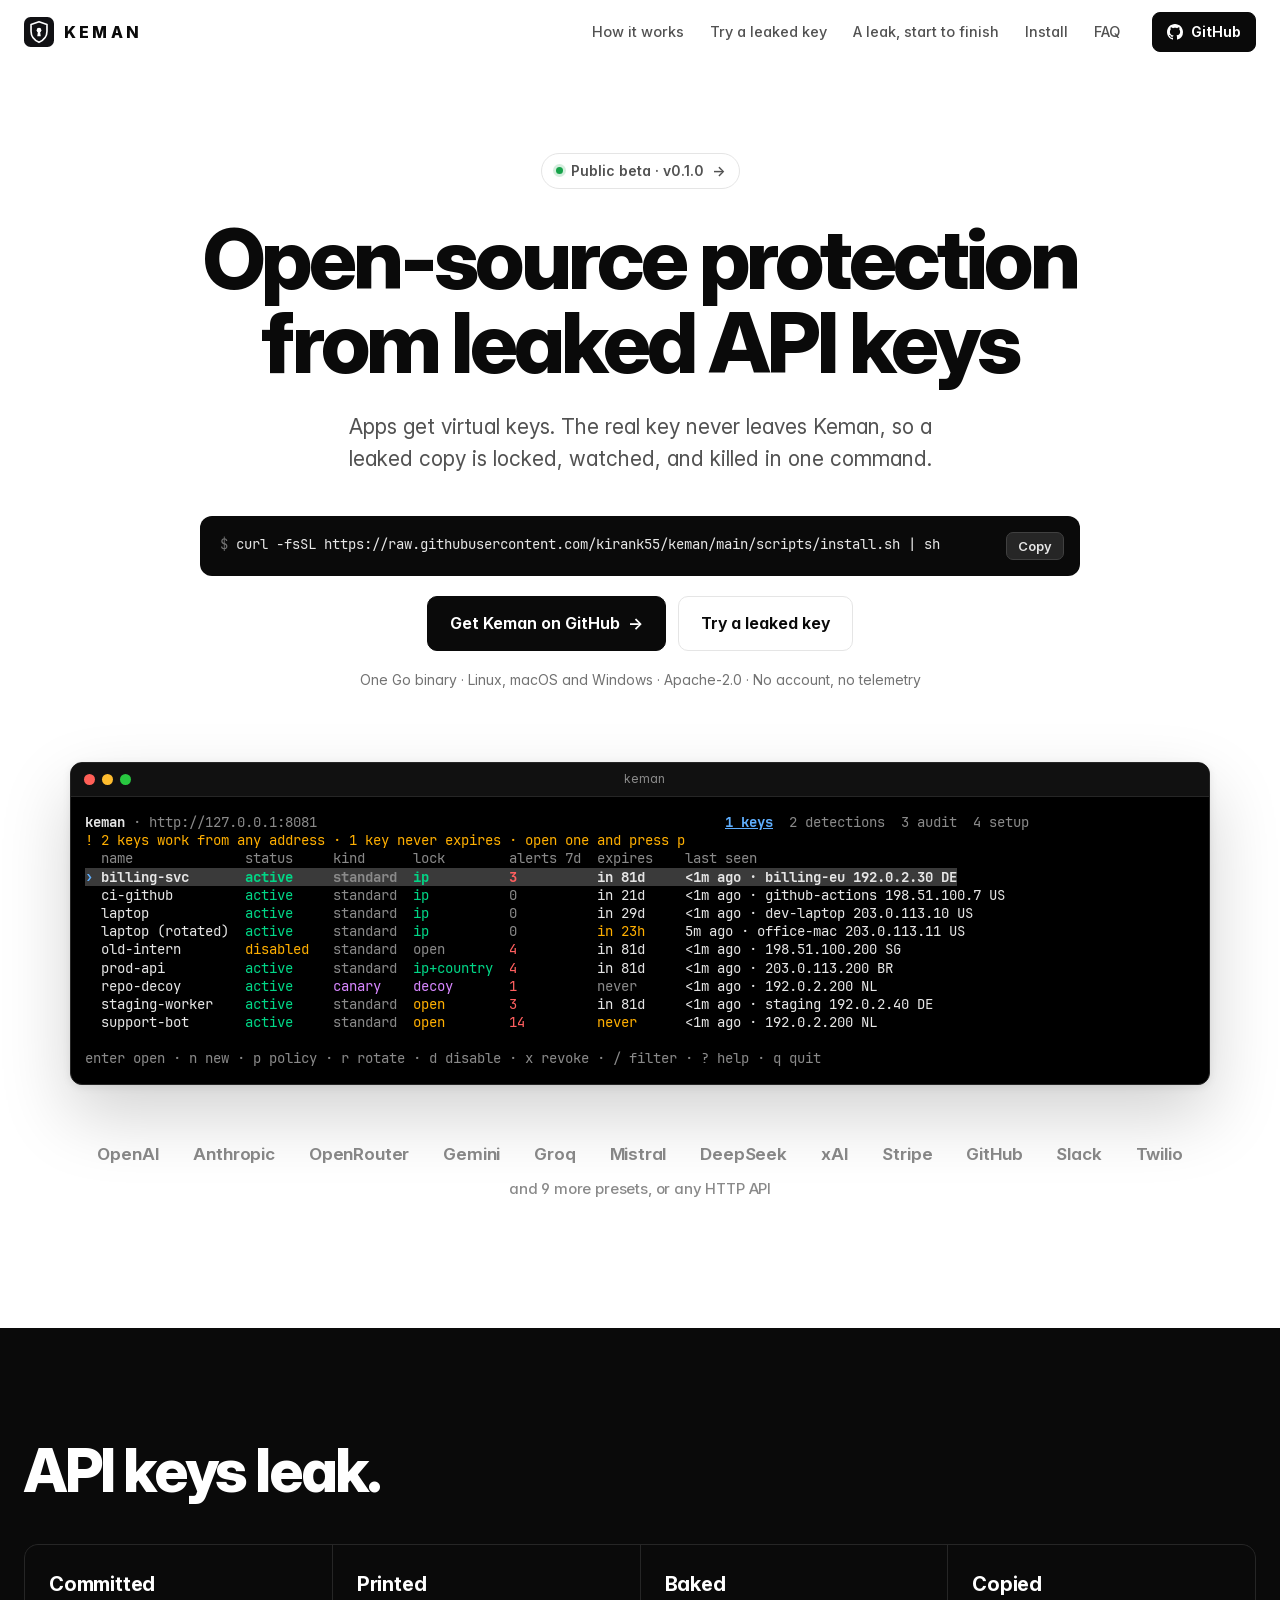
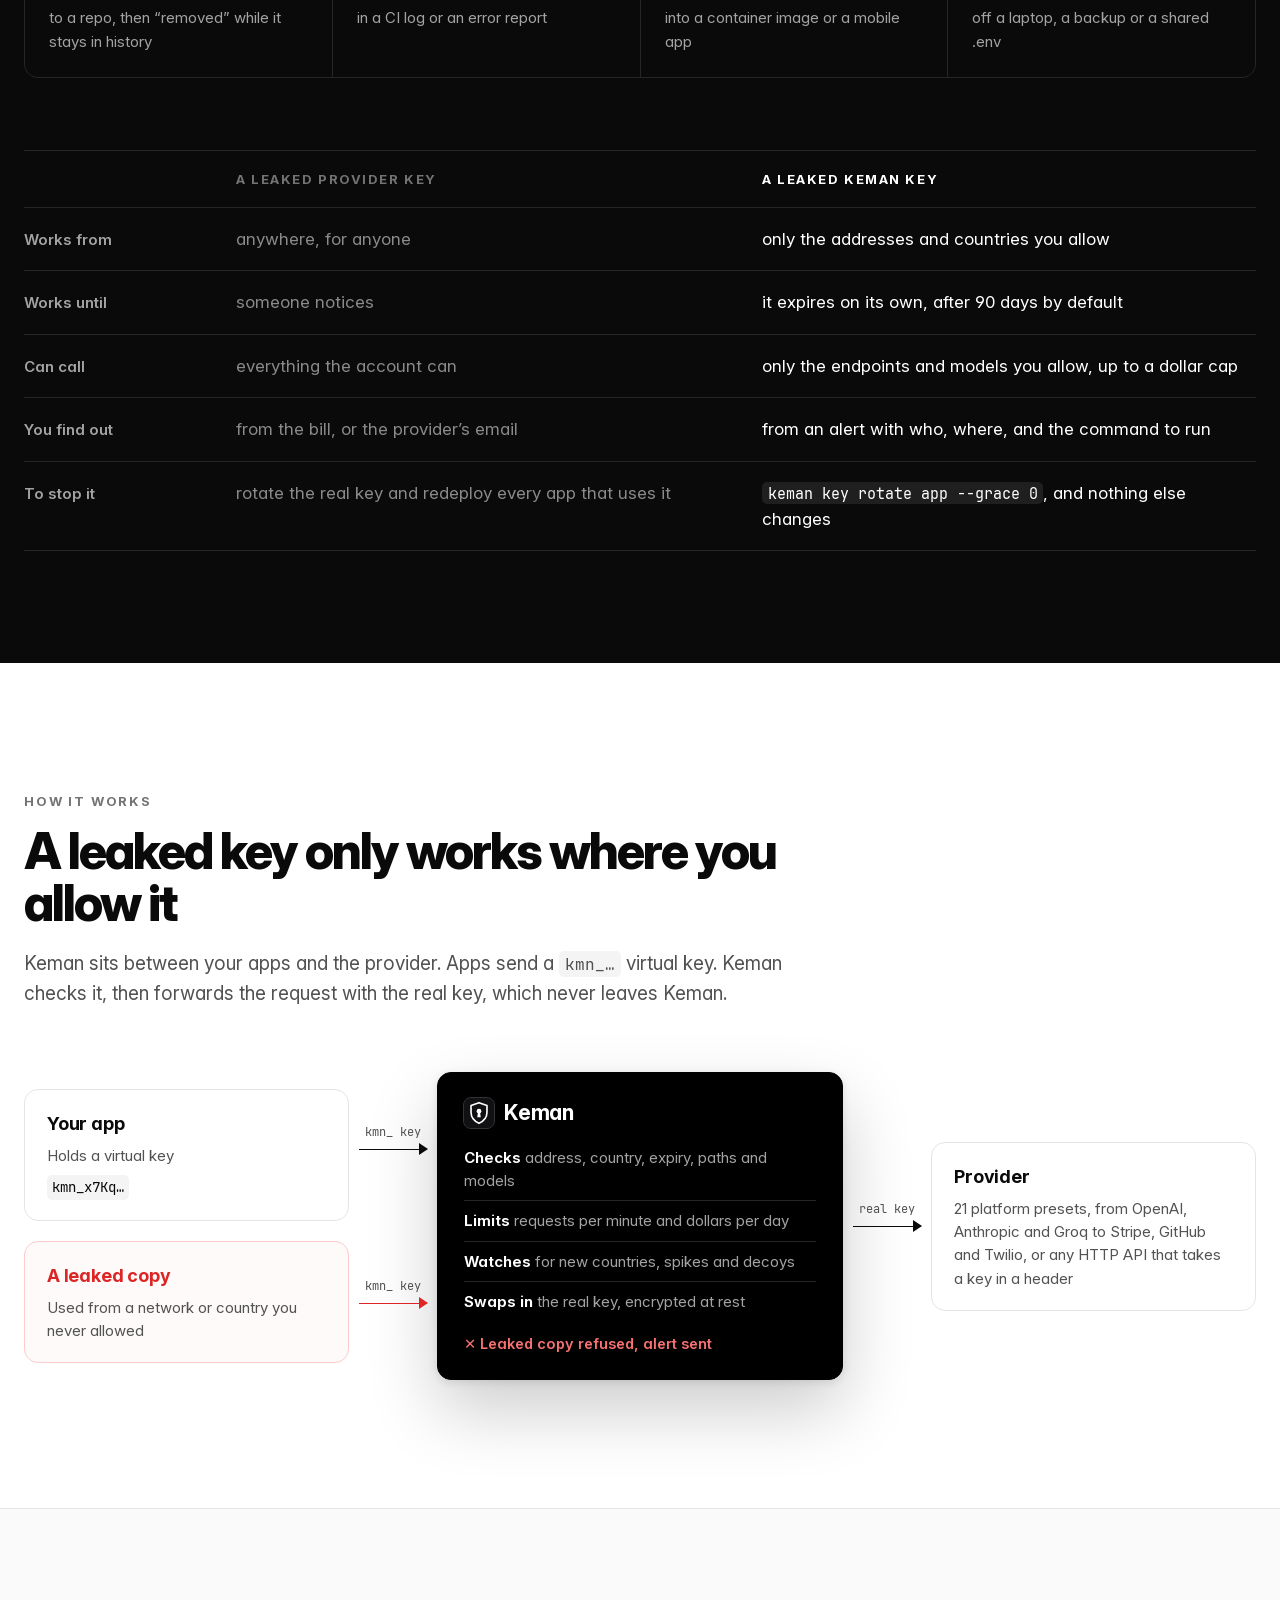
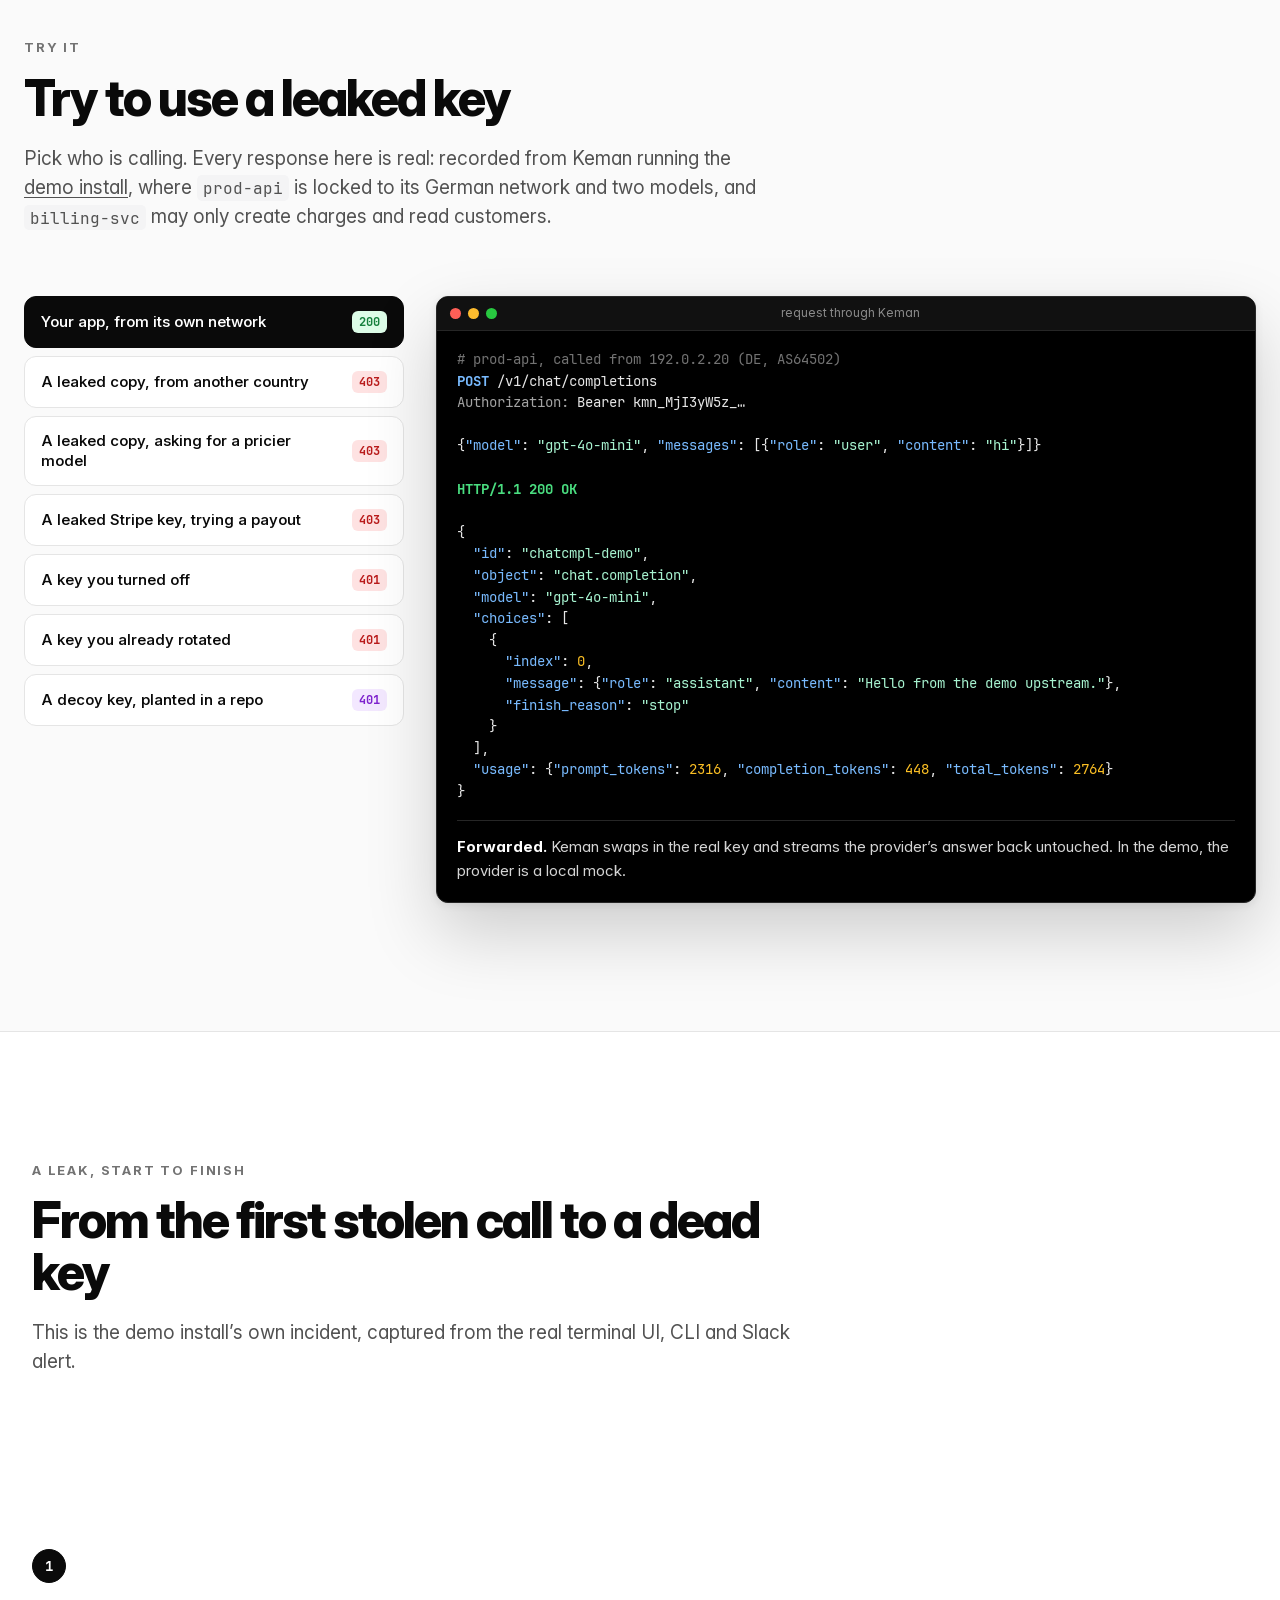
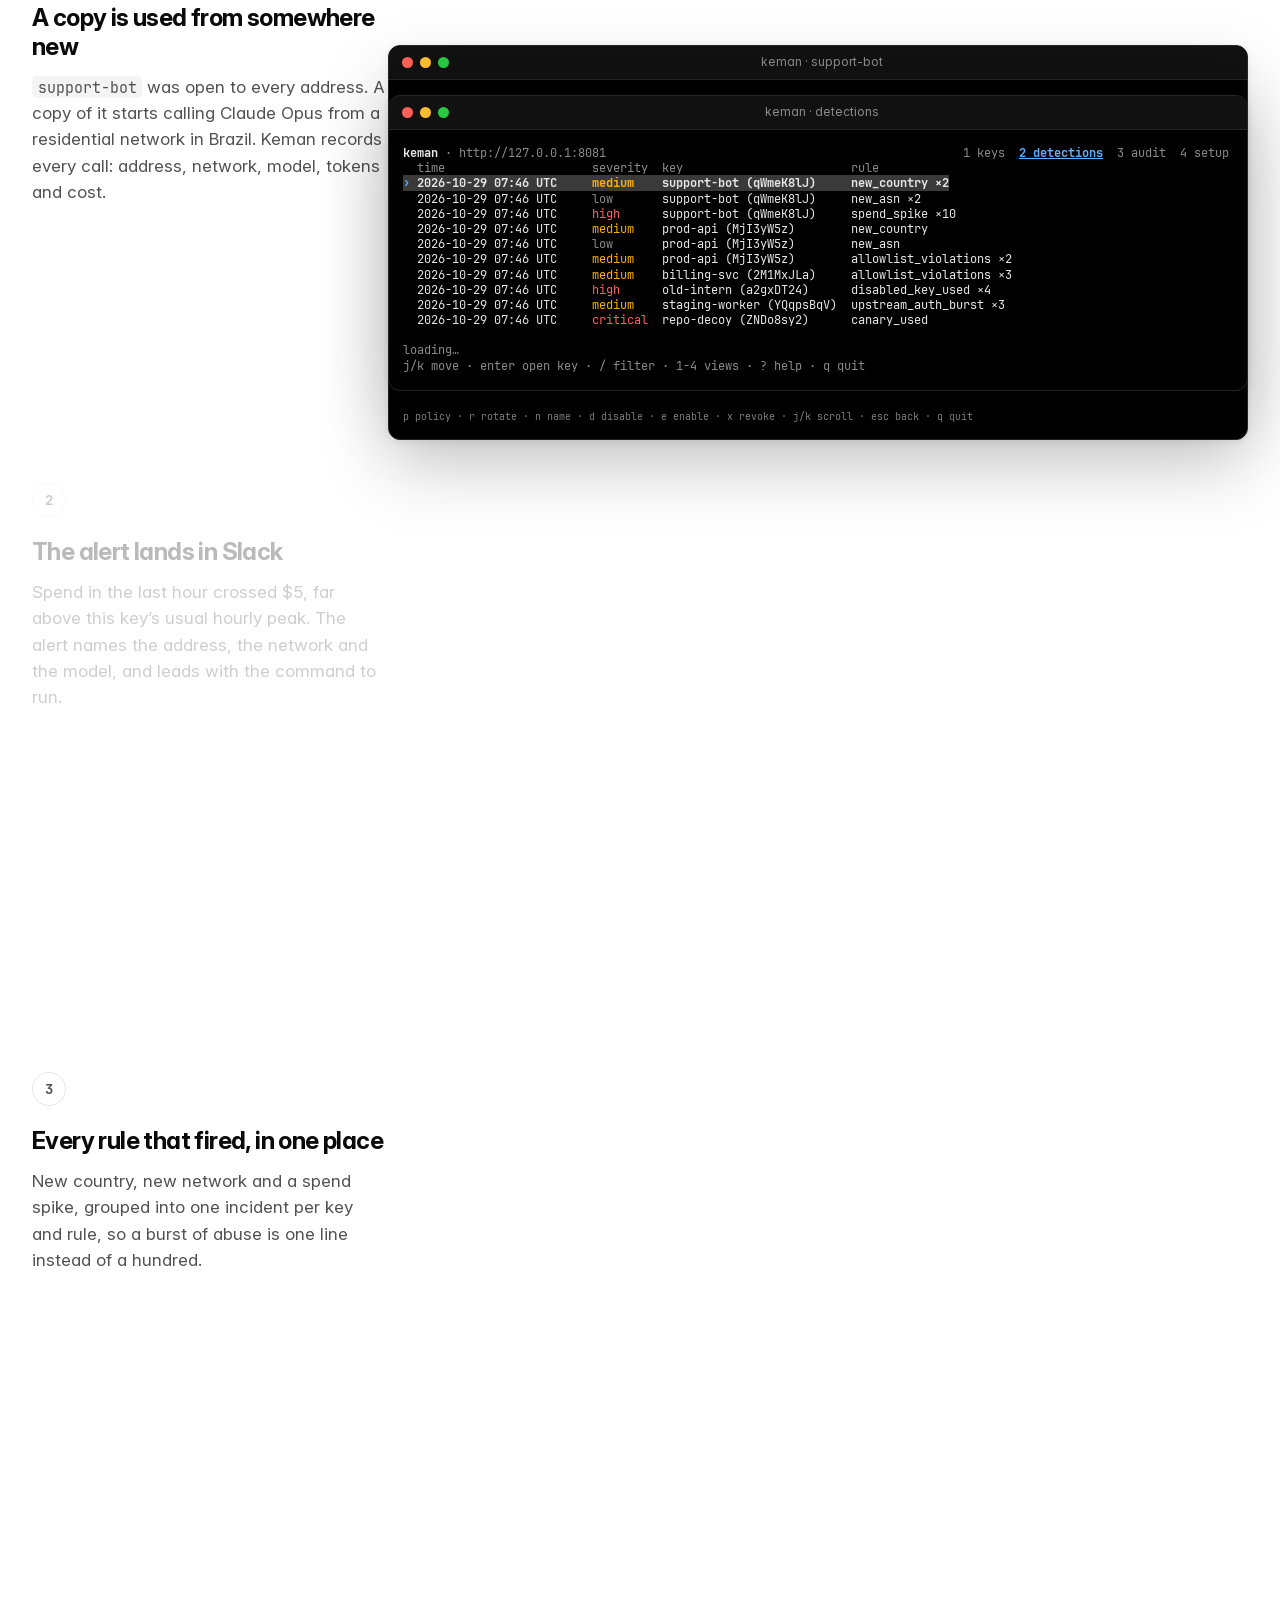
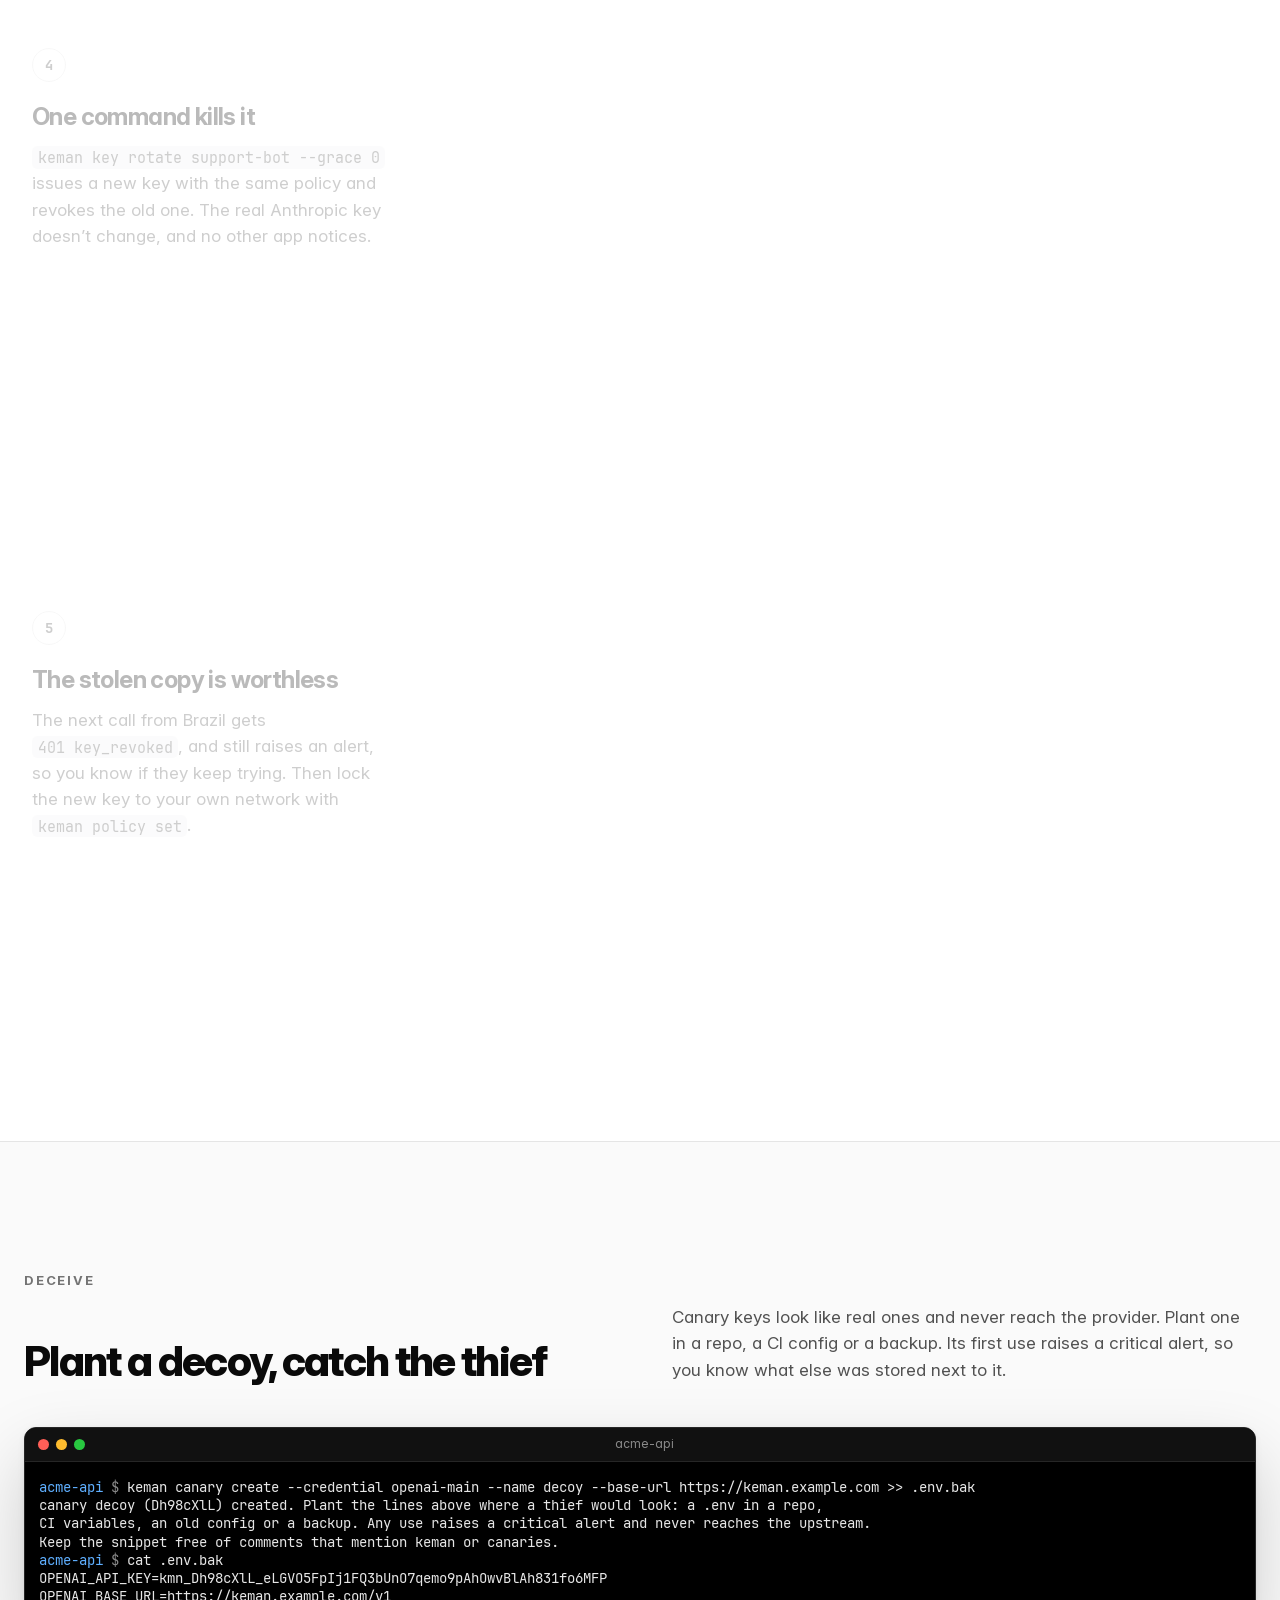
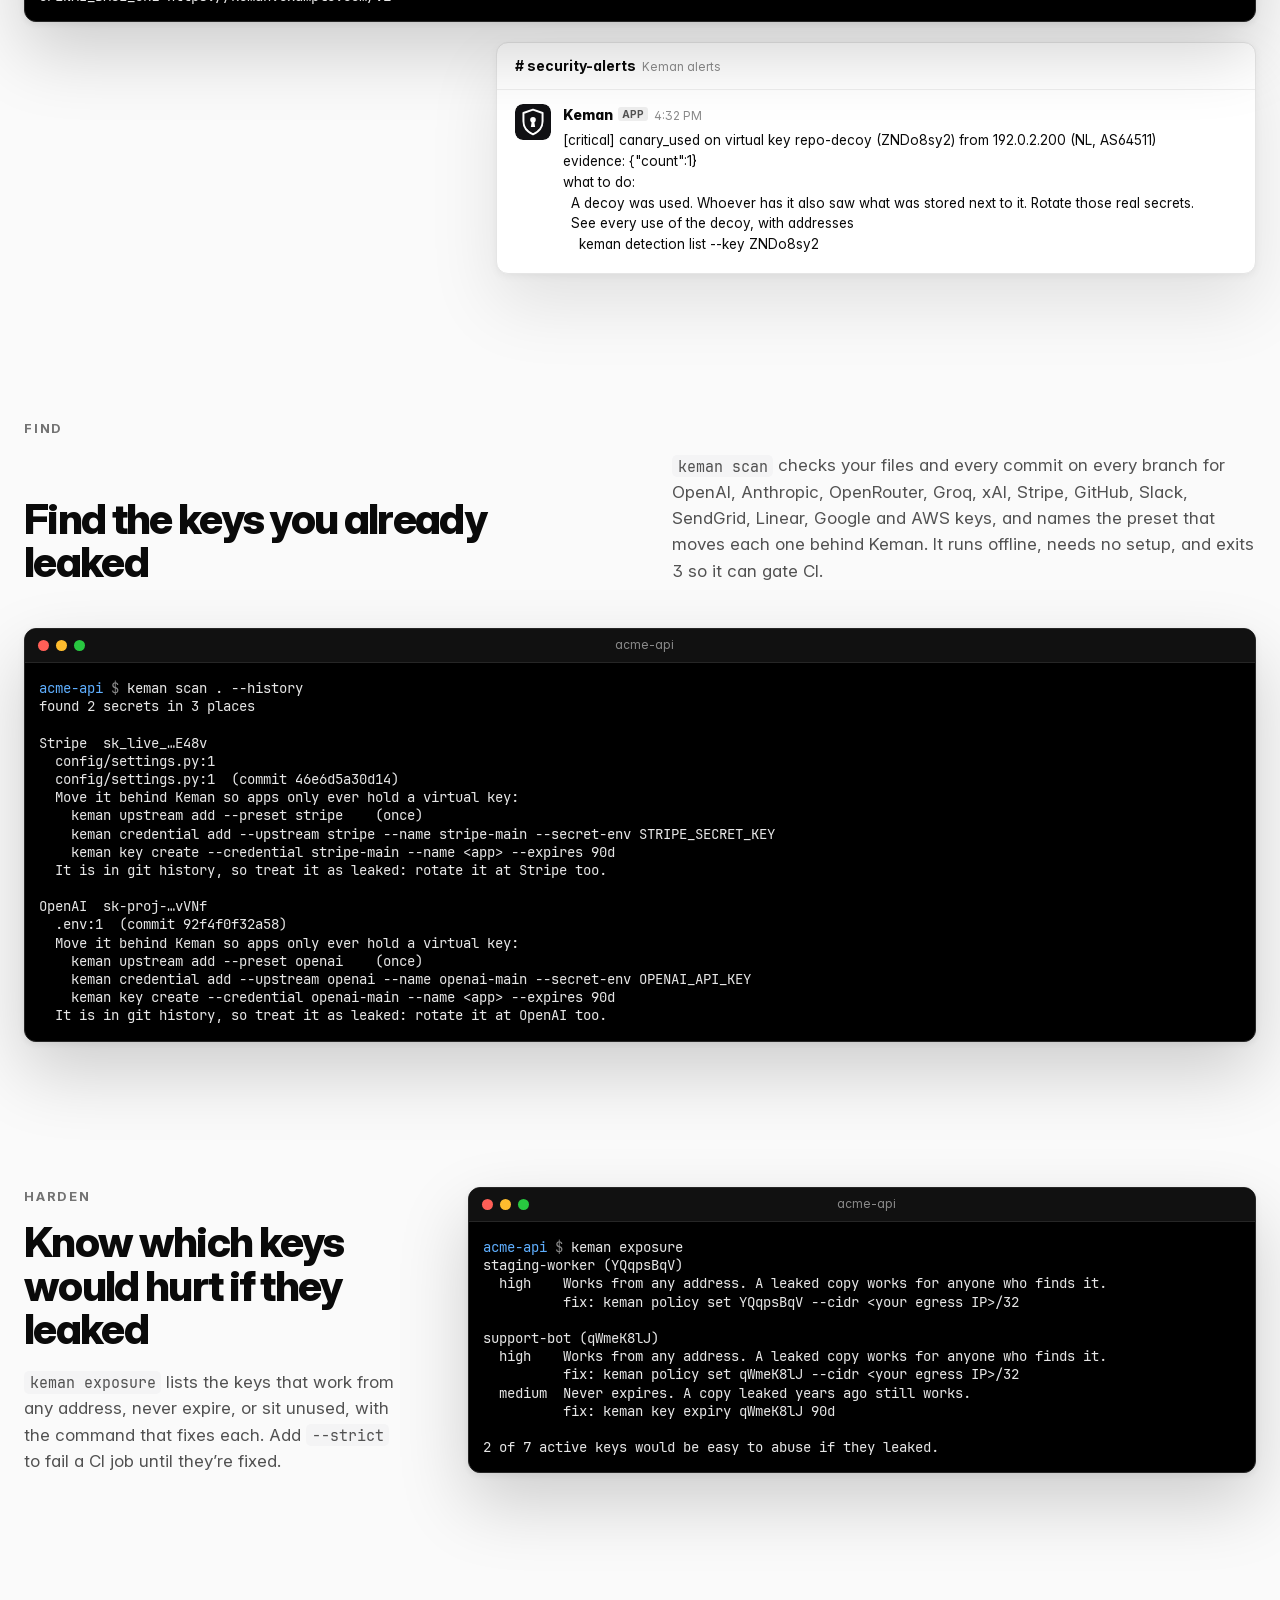
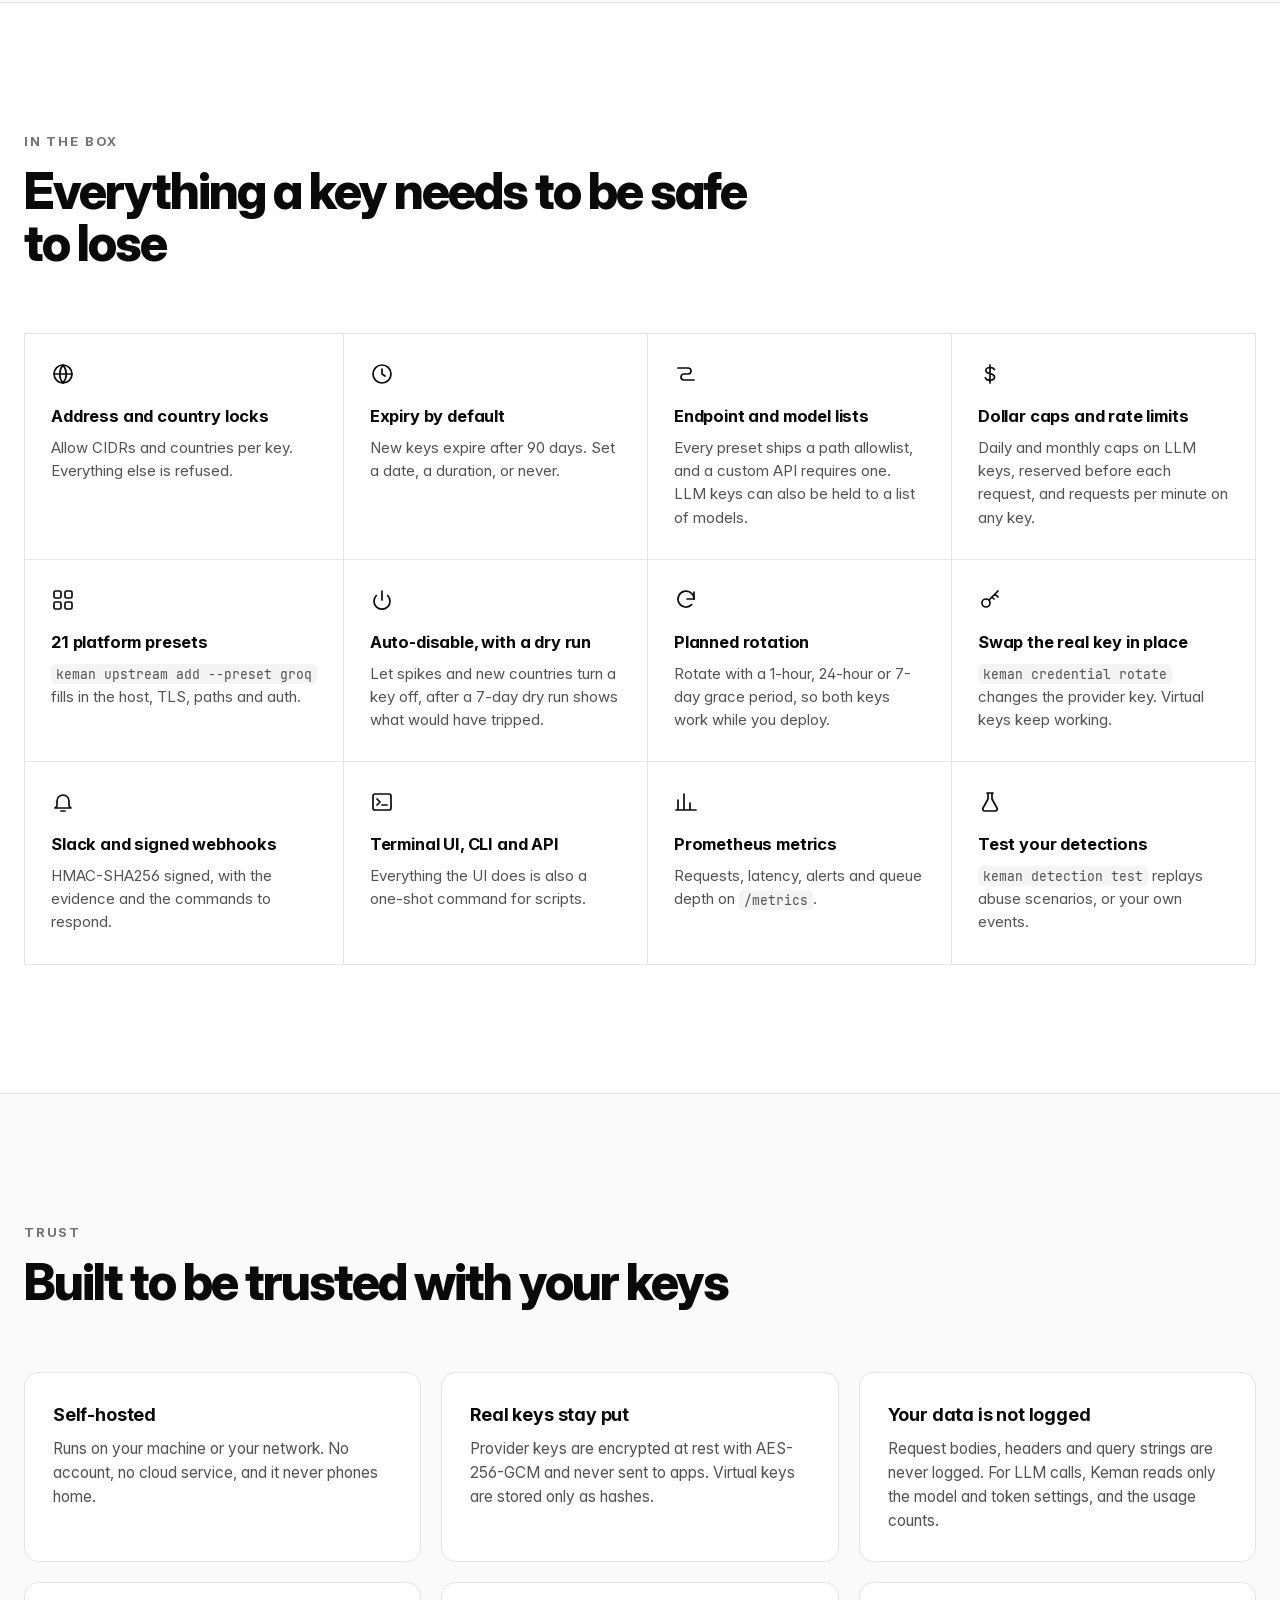
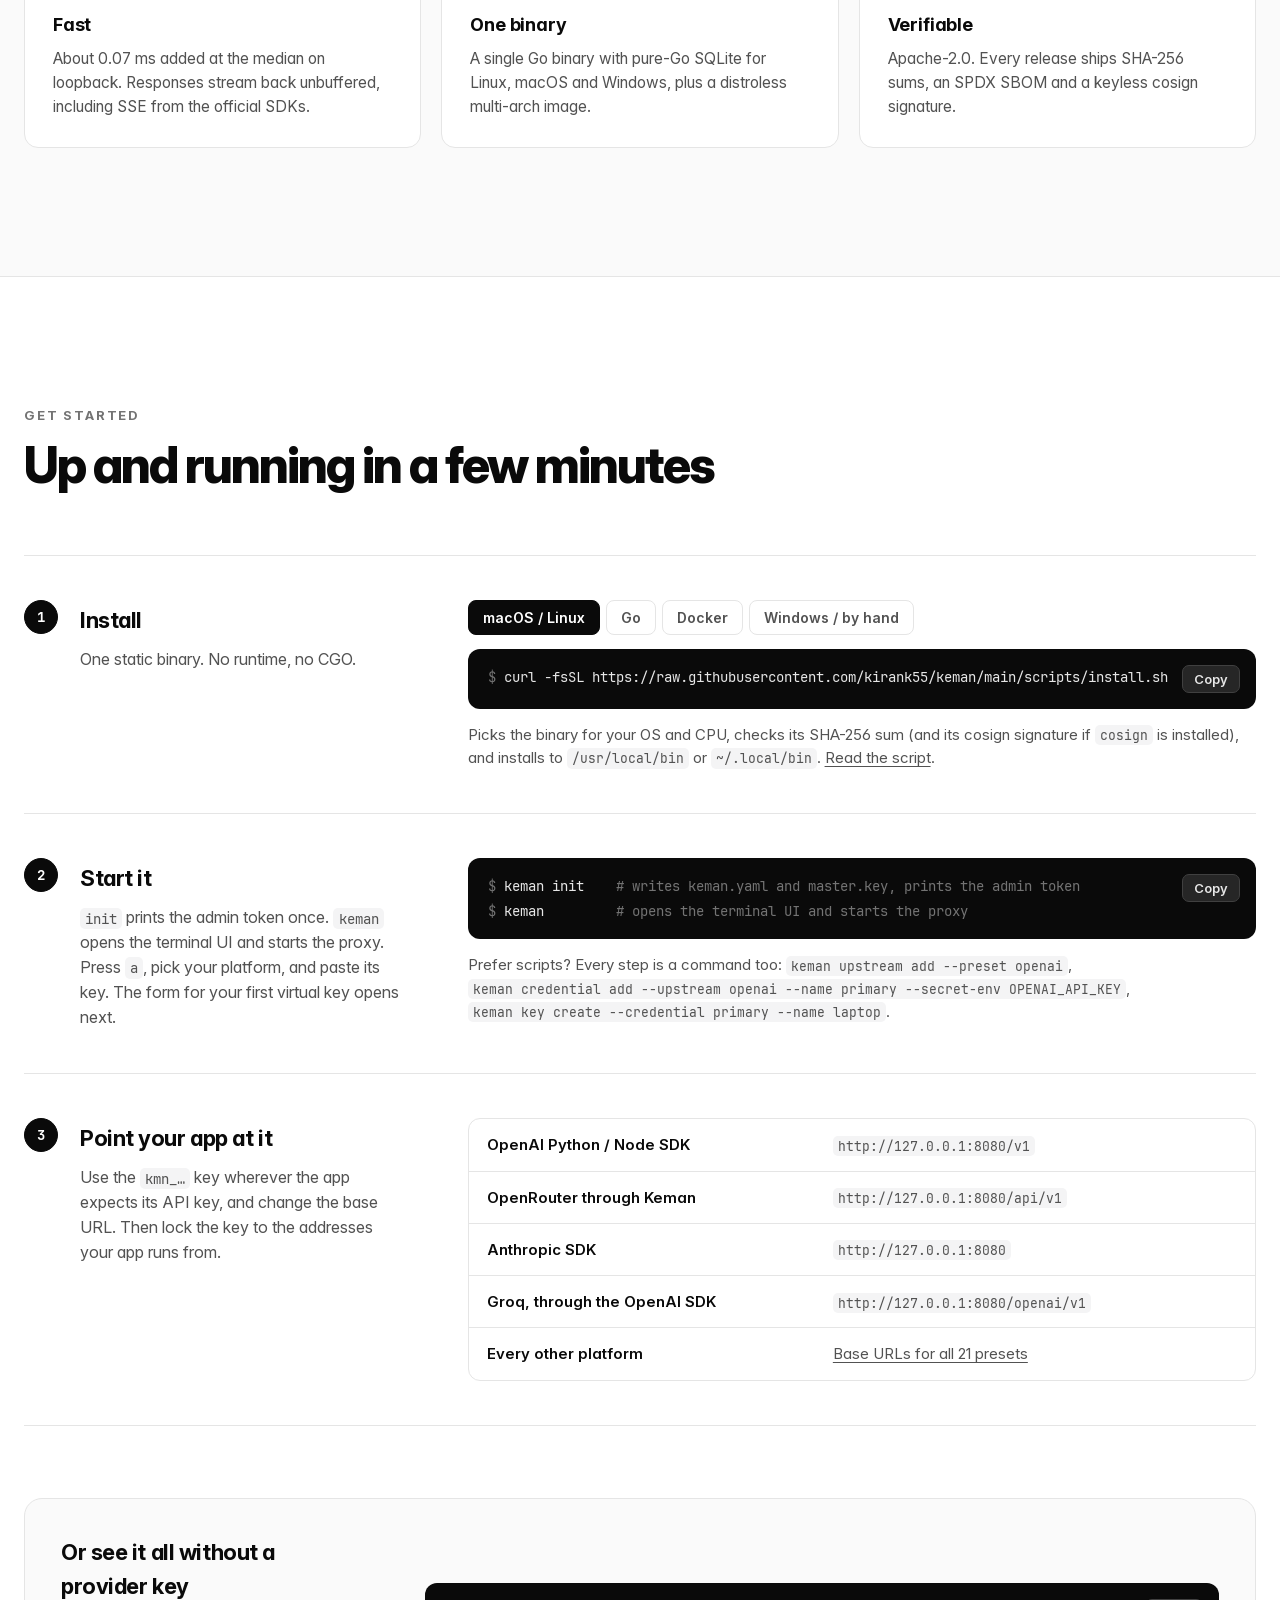
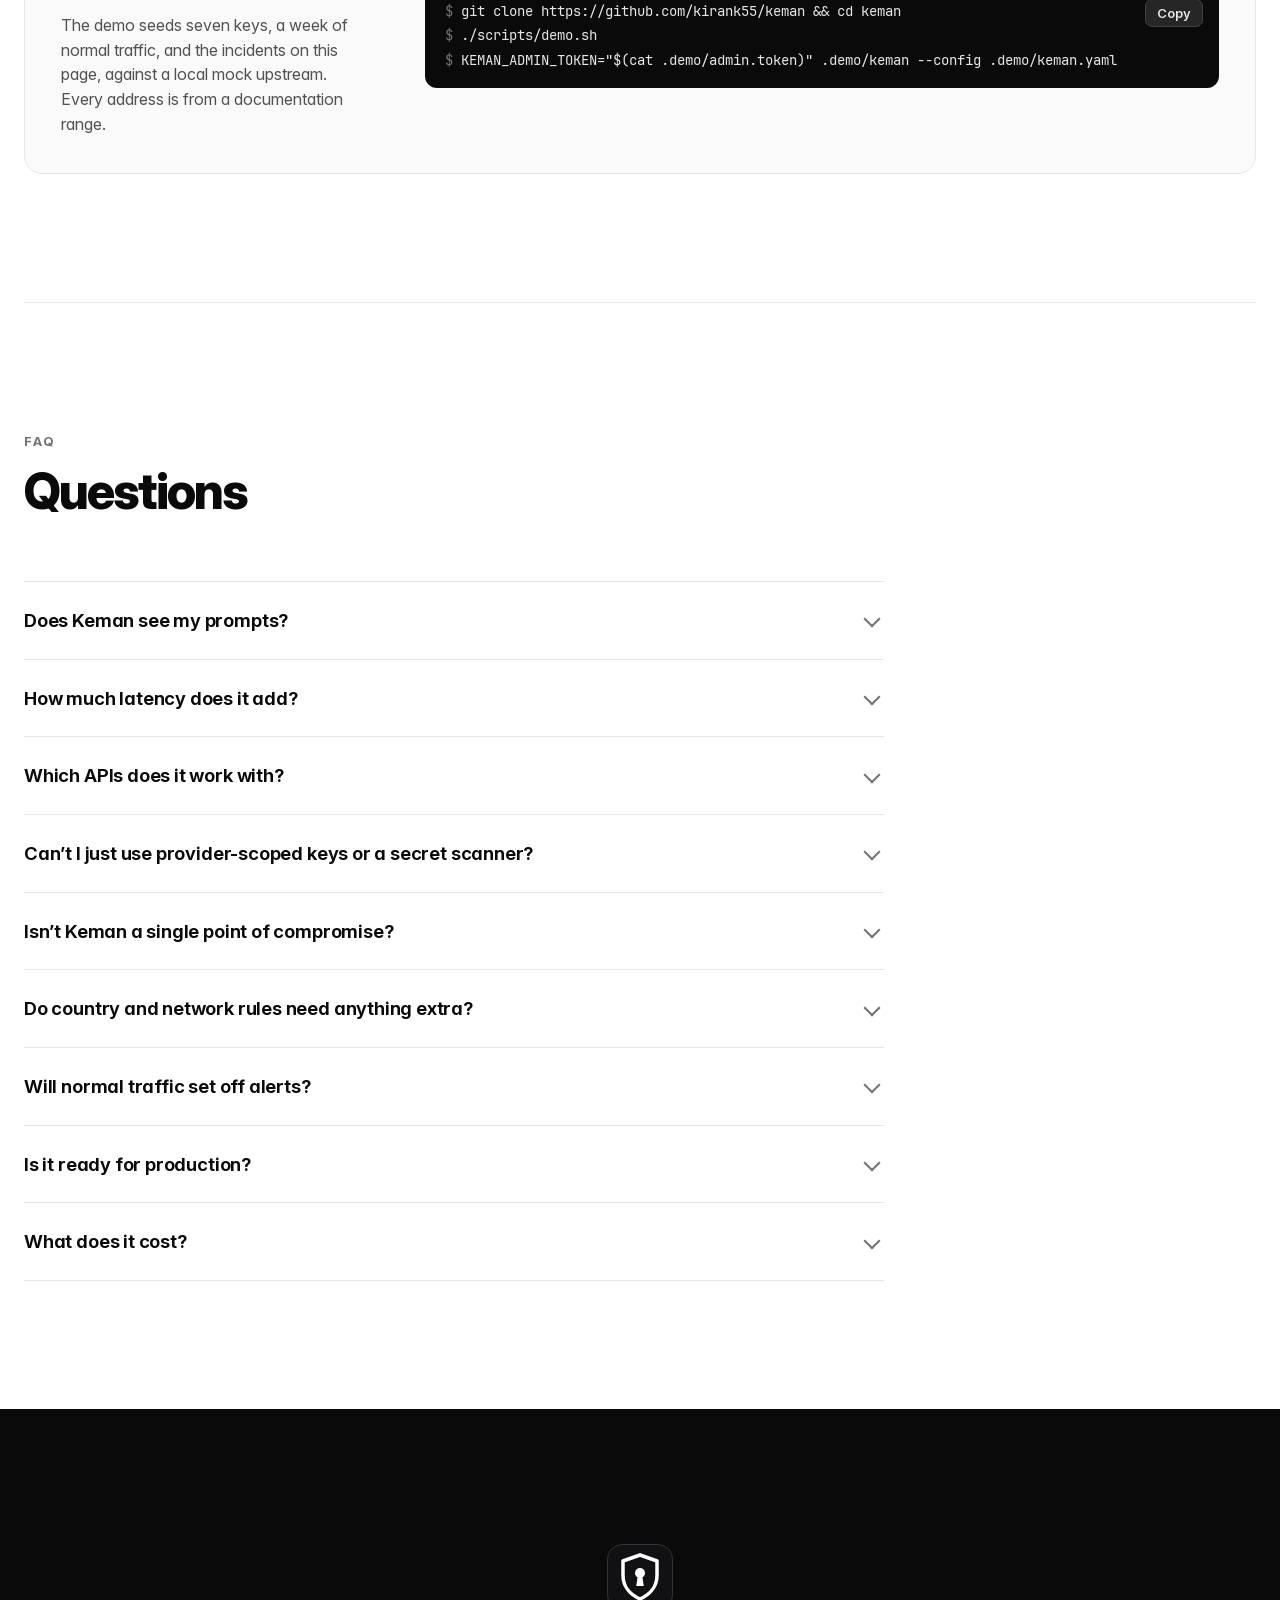
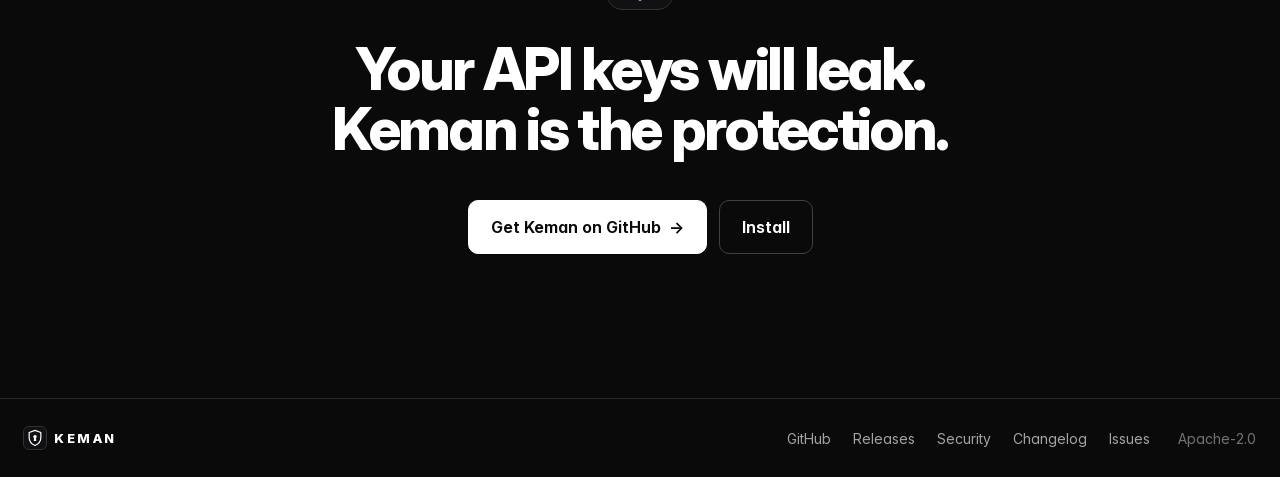
==== commit 398cd18e: "Refresh the site and launch kit for platform presets - Re-capture the terminals, alerts and recorded" ====
--- a/website/index.html
+++ b/website/index.html
@@ -82,18 +82,18 @@
 <span style="color:#5fafff;background:#3a3a3a;font-weight:700">› </span><span style="background:#3a3a3a;font-weight:700">billing-svc     </span><span style="background:#3a3a3a">  </span><span style="color:#00d787;background:#3a3a3a;font-weight:700">active   </span><span style="background:#3a3a3a">  </span><span style="color:#8a8a8a;background:#3a3a3a;font-weight:700">standard</span><span style="background:#3a3a3a">  </span><span style="color:#00d787;background:#3a3a3a;font-weight:700">ip        </span><span style="background:#3a3a3a">  </span><span style="color:#ff5f5f;background:#3a3a3a;font-weight:700">3        </span><span style="background:#3a3a3a">  </span><span style="background:#3a3a3a;font-weight:700">in 81d   </span><span style="background:#3a3a3a">  </span><span style="background:#3a3a3a;font-weight:700">&lt;1m ago · billing-eu 192.0.2.30 DE</span>
   ci-github         <span style="color:#00d787">active   </span>  <span style="color:#8a8a8a">standard</span>  <span style="color:#00d787">ip        </span>  <span style="color:#8a8a8a">0        </span>  in 21d     &lt;1m ago · github-actions 198.51.100.7 US
   laptop            <span style="color:#00d787">active   </span>  <span style="color:#8a8a8a">standard</span>  <span style="color:#00d787">ip        </span>  <span style="color:#8a8a8a">0        </span>  in 29d     &lt;1m ago · dev-laptop 203.0.113.10 US
-  laptop (rotated)  <span style="color:#00d787">active   </span>  <span style="color:#8a8a8a">standard</span>  <span style="color:#00d787">ip        </span>  <span style="color:#8a8a8a">0        </span>  <span style="color:#ffaf00">in 23h   </span>  10h ago · office-mac 203.0.113.11 US
+  laptop (rotated)  <span style="color:#00d787">active   </span>  <span style="color:#8a8a8a">standard</span>  <span style="color:#00d787">ip        </span>  <span style="color:#8a8a8a">0        </span>  <span style="color:#ffaf00">in 23h   </span>  5m ago · office-mac 203.0.113.11 US
   old-intern        <span style="color:#ffaf00">disabled </span>  <span style="color:#8a8a8a">standard</span>  <span style="color:#8a8a8a">open      </span>  <span style="color:#ff5f5f">4        </span>  in 81d     &lt;1m ago · 198.51.100.200 SG
   prod-api          <span style="color:#00d787">active   </span>  <span style="color:#8a8a8a">standard</span>  <span style="color:#00d787">ip+country</span>  <span style="color:#ff5f5f">4        </span>  in 81d     &lt;1m ago · 203.0.113.200 BR
   repo-decoy        <span style="color:#00d787">active   </span>  <span style="color:#d787ff">canary  </span>  <span style="color:#d787ff">decoy     </span>  <span style="color:#ff5f5f">1        </span>  <span style="color:#8a8a8a">never    </span>  &lt;1m ago · 192.0.2.200 NL
   staging-worker    <span style="color:#00d787">active   </span>  <span style="color:#8a8a8a">standard</span>  <span style="color:#ffaf00">open      </span>  <span style="color:#ff5f5f">3        </span>  in 81d     &lt;1m ago · staging 192.0.2.40 DE
-  support-bot       <span style="color:#00d787">active   </span>  <span style="color:#8a8a8a">standard</span>  <span style="color:#ffaf00">open      </span>  <span style="color:#ff5f5f">13       </span>  <span style="color:#ffaf00">never    </span>  &lt;1m ago · 192.0.2.200 NL
+  support-bot       <span style="color:#00d787">active   </span>  <span style="color:#8a8a8a">standard</span>  <span style="color:#ffaf00">open      </span>  <span style="color:#ff5f5f">14       </span>  <span style="color:#ffaf00">never    </span>  &lt;1m ago · 192.0.2.200 NL
 
 <span style="color:#8a8a8a">enter open · n new · p policy · r rotate · d disable · x revoke · / filter · ? help · q quit</span></pre>
     </div>
 
     <ul class="works" aria-label="Works with">
-      <li>OpenAI</li><li>Anthropic</li><li>OpenRouter</li><li>Stripe</li><li>GitHub</li><li>any API that takes a key in a header</li>
+      <li>OpenAI</li><li>Anthropic</li><li>OpenRouter</li><li>Gemini</li><li>Groq</li><li>Mistral</li><li>DeepSeek</li><li>xAI</li><li>Stripe</li><li>GitHub</li><li>Slack</li><li>Twilio</li><li>and 9 more presets, or any HTTP API</li>
     </ul>
   </section>
 
@@ -149,7 +149,7 @@
       </div>
       <div class="node provider">
         <h3>Provider</h3>
-        <p>OpenAI · Anthropic · OpenRouter · Stripe · GitHub · any API that authenticates with a header</p>
+        <p>21 platform presets, from OpenAI, Anthropic and Groq to Stripe, GitHub and Twilio, or any HTTP API that takes a key in a header</p>
       </div>
     </div>
   </section>
@@ -193,7 +193,7 @@
             <div class="sim-panel" role="tabpanel" id="sim-allowed" aria-labelledby="sim-tab-allowed" data-panel="allowed">
               <pre class="term http" data-request="allowed"><span class="h-dim"># prod-api, called from 192.0.2.20 (DE, AS64502)</span>
 <span class="h-method">POST</span> /v1/chat/completions
-<span class="h-hdr">Authorization:</span> Bearer kmn_WreXPDjt_…
+<span class="h-hdr">Authorization:</span> Bearer kmn_MjI3yW5z_…
 
 {<span class="j-key">&quot;model&quot;</span>: <span class="j-str">&quot;gpt-4o-mini&quot;</span>, <span class="j-key">&quot;messages&quot;</span>: [{<span class="j-key">&quot;role&quot;</span>: <span class="j-str">&quot;user&quot;</span>, <span class="j-key">&quot;content&quot;</span>: <span class="j-str">&quot;hi&quot;</span>}]}
 
@@ -210,14 +210,14 @@
       <span class="j-key">&quot;finish_reason&quot;</span>: <span class="j-str">&quot;stop&quot;</span>
     }
   ],
-  <span class="j-key">&quot;usage&quot;</span>: {<span class="j-key">&quot;prompt_tokens&quot;</span>: <span class="j-num">2264</span>, <span class="j-key">&quot;completion_tokens&quot;</span>: <span class="j-num">593</span>, <span class="j-key">&quot;total_tokens&quot;</span>: <span class="j-num">2857</span>}
+  <span class="j-key">&quot;usage&quot;</span>: {<span class="j-key">&quot;prompt_tokens&quot;</span>: <span class="j-num">2316</span>, <span class="j-key">&quot;completion_tokens&quot;</span>: <span class="j-num">448</span>, <span class="j-key">&quot;total_tokens&quot;</span>: <span class="j-num">2764</span>}
 }</pre>
               <p class="sim-note"><b>Forwarded.</b> Keman swaps in the real key and streams the provider’s answer back untouched. In the demo, the provider is a local mock.</p>
             </div>
             <div class="sim-panel" role="tabpanel" id="sim-network" aria-labelledby="sim-tab-network" data-panel="network" hidden>
               <pre class="term http" data-request="network"><span class="h-dim"># prod-api, called from 203.0.113.200 (BR, AS64510)</span>
 <span class="h-method">POST</span> /v1/chat/completions
-<span class="h-hdr">Authorization:</span> Bearer kmn_WreXPDjt_…
+<span class="h-hdr">Authorization:</span> Bearer kmn_MjI3yW5z_…
 
 {<span class="j-key">&quot;model&quot;</span>: <span class="j-str">&quot;gpt-4o-mini&quot;</span>, <span class="j-key">&quot;messages&quot;</span>: [{<span class="j-key">&quot;role&quot;</span>: <span class="j-str">&quot;user&quot;</span>, <span class="j-key">&quot;content&quot;</span>: <span class="j-str">&quot;hi&quot;</span>}]}
 
@@ -236,7 +236,7 @@
             <div class="sim-panel" role="tabpanel" id="sim-model" aria-labelledby="sim-tab-model" data-panel="model" hidden>
               <pre class="term http" data-request="model"><span class="h-dim"># prod-api, called from 192.0.2.20 (DE, AS64502)</span>
 <span class="h-method">POST</span> /v1/chat/completions
-<span class="h-hdr">Authorization:</span> Bearer kmn_WreXPDjt_…
+<span class="h-hdr">Authorization:</span> Bearer kmn_MjI3yW5z_…
 
 {<span class="j-key">&quot;model&quot;</span>: <span class="j-str">&quot;o3&quot;</span>, <span class="j-key">&quot;messages&quot;</span>: [{<span class="j-key">&quot;role&quot;</span>: <span class="j-str">&quot;user&quot;</span>, <span class="j-key">&quot;content&quot;</span>: <span class="j-str">&quot;hi&quot;</span>}]}
 
@@ -255,7 +255,7 @@
             <div class="sim-panel" role="tabpanel" id="sim-path" aria-labelledby="sim-tab-path" data-panel="path" hidden>
               <pre class="term http" data-request="path"><span class="h-dim"># billing-svc, called from 192.0.2.30 (DE, AS64502)</span>
 <span class="h-method">POST</span> /v1/payouts
-<span class="h-hdr">Authorization:</span> Bearer kmn_qRb2jsAg_…
+<span class="h-hdr">Authorization:</span> Bearer kmn_2M1MxJLa_…
 
 {<span class="j-key">&quot;amount&quot;</span>: <span class="j-num">250000</span>, <span class="j-key">&quot;currency&quot;</span>: <span class="j-str">&quot;usd&quot;</span>}
 
@@ -274,7 +274,7 @@
             <div class="sim-panel" role="tabpanel" id="sim-disabled" aria-labelledby="sim-tab-disabled" data-panel="disabled" hidden>
               <pre class="term http" data-request="disabled"><span class="h-dim"># old-intern, called from 198.51.100.200 (SG, AS64512)</span>
 <span class="h-method">POST</span> /v1/chat/completions
-<span class="h-hdr">Authorization:</span> Bearer kmn_M6FwpHWQ_…
+<span class="h-hdr">Authorization:</span> Bearer kmn_a2gxDT24_…
 
 {<span class="j-key">&quot;model&quot;</span>: <span class="j-str">&quot;gpt-4o-mini&quot;</span>, <span class="j-key">&quot;messages&quot;</span>: [{<span class="j-key">&quot;role&quot;</span>: <span class="j-str">&quot;user&quot;</span>, <span class="j-key">&quot;content&quot;</span>: <span class="j-str">&quot;hi&quot;</span>}]}
 
@@ -293,7 +293,7 @@
             <div class="sim-panel" role="tabpanel" id="sim-revoked" aria-labelledby="sim-tab-revoked" data-panel="revoked" hidden>
               <pre class="term http" data-request="revoked"><span class="h-dim"># support-bot, called from 203.0.113.200 (BR, AS64510)</span>
 <span class="h-method">POST</span> /v1/messages
-<span class="h-hdr">x-api-key:</span> kmn_eWjbqwBD_…
+<span class="h-hdr">x-api-key:</span> kmn_qWmeK8lJ_…
 
 {<span class="j-key">&quot;model&quot;</span>: <span class="j-str">&quot;claude-opus-4-5&quot;</span>, <span class="j-key">&quot;max_tokens&quot;</span>: <span class="j-num">1024</span>, <span class="j-key">&quot;messages&quot;</span>: [{<span class="j-key">&quot;role&quot;</span>: <span class="j-str">&quot;user&quot;</span>, <span class="j-key">&quot;content&quot;</span>: <span class="j-str">&quot;hi&quot;</span>}]}
 
@@ -312,7 +312,7 @@
             <div class="sim-panel" role="tabpanel" id="sim-canary" aria-labelledby="sim-tab-canary" data-panel="canary" hidden>
               <pre class="term http" data-request="canary"><span class="h-dim"># repo-decoy, called from 192.0.2.200 (NL, AS64511)</span>
 <span class="h-method">POST</span> /v1/chat/completions
-<span class="h-hdr">Authorization:</span> Bearer kmn_ARKIgzmg_…
+<span class="h-hdr">Authorization:</span> Bearer kmn_ZNDo8sy2_…
 
 {<span class="j-key">&quot;model&quot;</span>: <span class="j-str">&quot;gpt-4o&quot;</span>, <span class="j-key">&quot;messages&quot;</span>: [{<span class="j-key">&quot;role&quot;</span>: <span class="j-str">&quot;user&quot;</span>, <span class="j-key">&quot;content&quot;</span>: <span class="j-str">&quot;hi&quot;</span>}]}
 
@@ -353,25 +353,25 @@
                 <div class="bar"><i></i><i></i><i></i><span>keman · support-bot</span></div>
                 <pre class="term" data-capture="detail-support-bot" style="--cols:120"><span style="font-weight:700">keman</span><span style="color:#8a8a8a"> · http://127.0.0.1:8081</span>                                                     <span style="color:#5fafff;font-weight:700;text-decoration:underline">1</span><span style="color:#5fafff;text-decoration:underline"> </span><span style="color:#5fafff;font-weight:700;text-decoration:underline">keys</span>  <span style="color:#8a8a8a">2 detections</span>  <span style="color:#8a8a8a">3 audit</span>  <span style="color:#8a8a8a">4 setup</span>
 <span style="color:#8a8a8a">╭─</span><span style="color:#5fafff;font-weight:700"> support-bot </span><span style="color:#8a8a8a">────────────────────────────────────╮╭─</span><span style="color:#5fafff;font-weight:700"> requests · 15 recent · UTC · POST /v1/messages </span><span style="color:#8a8a8a">─────────────────╮</span>
-<span style="color:#8a8a8a">│</span> <span style="color:#8a8a8a">eWjbqwBD</span>                                  <span style="color:#00d787">active</span> <span style="color:#8a8a8a">││</span> <span style="color:#8a8a8a">05:55</span>  192.0.2.200    claude-opus-4-5      <span style="color:#8a8a8a">   2,353 → 170</span>  $0.02 <span style="color:#8a8a8a">│</span>
-<span style="color:#8a8a8a">│</span>                                                  <span style="color:#8a8a8a">││</span> <span style="color:#8a8a8a">05:55</span>  192.0.2.200    claude-opus-4-5      <span style="color:#8a8a8a">   2,623 → 633</span>  $0.03 <span style="color:#8a8a8a">│</span>
-<span style="color:#8a8a8a">│</span> <span style="color:#ff8787;background:#5f0000"> </span><span style="color:#ff8787;background:#5f0000;font-weight:700">open network</span><span style="color:#ff8787;background:#5f0000">  anyone who has it can call it    </span> <span style="color:#8a8a8a">││</span> <span style="color:#8a8a8a">05:55</span>  192.0.2.200    claude-opus-4-5      <span style="color:#8a8a8a">   1,198 → 497</span>  $0.02 <span style="color:#8a8a8a">│</span>
-<span style="color:#8a8a8a">│</span> <span style="color:#8a8a8a">  set --cidr &lt;egress&gt;/32</span>                         <span style="color:#8a8a8a">││</span> <span style="color:#8a8a8a">05:55</span>  203.0.113.200  claude-opus-4-5      <span style="color:#8a8a8a">43,421 → 4,219</span>  $0.32 <span style="color:#8a8a8a">│</span>
-<span style="color:#8a8a8a">│</span>                                                  <span style="color:#8a8a8a">││</span> <span style="color:#8a8a8a">05:55</span>  203.0.113.200  claude-opus-4-5      <span style="color:#8a8a8a">40,700 → 4,797</span>  $0.32 <span style="color:#8a8a8a">│</span>
-<span style="color:#8a8a8a">│</span> <span style="color:#ffd75f;background:#5f5f00"> </span><span style="color:#ffd75f;background:#5f5f00;font-weight:700">no expiry</span><span style="color:#ffd75f;background:#5f5f00">  a leaked copy keeps working         </span> <span style="color:#8a8a8a">││</span> <span style="color:#8a8a8a">05:55</span>  203.0.113.200  claude-opus-4-5      <span style="color:#8a8a8a">48,640 → 7,207</span>  $0.42 <span style="color:#8a8a8a">│</span>
-<span style="color:#8a8a8a">│</span> <span style="color:#8a8a8a">  key expiry 90d</span>                                 <span style="color:#8a8a8a">││</span> <span style="color:#8a8a8a">05:55</span>  203.0.113.200  claude-opus-4-5      <span style="color:#8a8a8a">65,911 → 6,933</span>  $0.50 <span style="color:#8a8a8a">│</span>
-<span style="color:#8a8a8a">│</span>                                                  <span style="color:#8a8a8a">││</span> <span style="color:#8a8a8a">05:55</span>  203.0.113.200  claude-opus-4-5      <span style="color:#8a8a8a">52,764 → 6,081</span>  $0.42 <span style="color:#8a8a8a">│</span>
-<span style="color:#8a8a8a">│</span> 3,534 requests · last 05:55                      <span style="color:#8a8a8a">││</span> <span style="color:#8a8a8a">05:55</span>  203.0.113.200  claude-opus-4-5      <span style="color:#8a8a8a">64,331 → 4,163</span>  $0.43 <span style="color:#8a8a8a">│</span>
-<span style="color:#8a8a8a">│</span> prod-eu-1  192.0.2.20 DE AS64502  3,513          <span style="color:#8a8a8a">││</span> <span style="color:#8a8a8a">05:55</span>  203.0.113.200  claude-opus-4-5      <span style="color:#8a8a8a">47,206 → 6,148</span>  $0.39 <span style="color:#8a8a8a">│</span>
-<span style="color:#8a8a8a">│</span> 203.0.113.200 BR AS64510  18                     <span style="color:#8a8a8a">││</span> <span style="color:#8a8a8a">05:55</span>  203.0.113.200  claude-opus-4-5      <span style="color:#8a8a8a">45,689 → 6,408</span>  $0.39 <span style="color:#8a8a8a">│</span>
-<span style="color:#8a8a8a">│</span> 192.0.2.200 NL AS64511  3                        <span style="color:#8a8a8a">││</span> <span style="color:#8a8a8a">05:55</span>  203.0.113.200  claude-opus-4-5      <span style="color:#8a8a8a">42,096 → 4,666</span>  $0.33 <span style="color:#8a8a8a">│</span>
-<span style="color:#8a8a8a">│</span> spend $21.27                                     <span style="color:#8a8a8a">││</span> <span style="color:#8a8a8a">05:55</span>  203.0.113.200  claude-opus-4-5      <span style="color:#8a8a8a">54,211 → 6,002</span>  $0.42 <span style="color:#8a8a8a">│</span>
-<span style="color:#8a8a8a">│</span> in 7,253,035 · out 1,635,096                     <span style="color:#8a8a8a">││</span> <span style="color:#8a8a8a">05:55</span>  203.0.113.200  claude-opus-4-5      <span style="color:#8a8a8a">64,803 → 4,854</span>  $0.45 <span style="color:#8a8a8a">│</span>
-<span style="color:#8a8a8a">│</span>                                                  <span style="color:#8a8a8a">││</span> <span style="color:#8a8a8a">05:55</span>  203.0.113.200  claude-opus-4-5      <span style="color:#8a8a8a">42,689 → 6,803</span>  $0.38 <span style="color:#8a8a8a">│</span>
+<span style="color:#8a8a8a">│</span> <span style="color:#8a8a8a">qWmeK8lJ</span>                                  <span style="color:#00d787">active</span> <span style="color:#8a8a8a">││</span> <span style="color:#8a8a8a">07:46</span>  192.0.2.200    claude-opus-4-5    <span style="color:#8a8a8a">    1,382 → 99</span>  $0.0094 <span style="color:#8a8a8a">│</span>
+<span style="color:#8a8a8a">│</span>                                                  <span style="color:#8a8a8a">││</span> <span style="color:#8a8a8a">07:46</span>  192.0.2.200    claude-opus-4-5    <span style="color:#8a8a8a">     843 → 469</span>    $0.02 <span style="color:#8a8a8a">│</span>
+<span style="color:#8a8a8a">│</span> <span style="color:#ff8787;background:#5f0000"> </span><span style="color:#ff8787;background:#5f0000;font-weight:700">open network</span><span style="color:#ff8787;background:#5f0000">  anyone who has it can call it    </span> <span style="color:#8a8a8a">││</span> <span style="color:#8a8a8a">07:46</span>  192.0.2.200    claude-opus-4-5    <span style="color:#8a8a8a">   2,695 → 177</span>    $0.02 <span style="color:#8a8a8a">│</span>
+<span style="color:#8a8a8a">│</span> <span style="color:#8a8a8a">  set --cidr &lt;egress&gt;/32</span>                         <span style="color:#8a8a8a">││</span> <span style="color:#8a8a8a">07:46</span>  203.0.113.200  claude-opus-4-5    <span style="color:#8a8a8a">54,089 → 6,844</span>    $0.44 <span style="color:#8a8a8a">│</span>
+<span style="color:#8a8a8a">│</span>                                                  <span style="color:#8a8a8a">││</span> <span style="color:#8a8a8a">07:46</span>  203.0.113.200  claude-opus-4-5    <span style="color:#8a8a8a">47,920 → 7,447</span>    $0.43 <span style="color:#8a8a8a">│</span>
+<span style="color:#8a8a8a">│</span> <span style="color:#ffd75f;background:#5f5f00"> </span><span style="color:#ffd75f;background:#5f5f00;font-weight:700">no expiry</span><span style="color:#ffd75f;background:#5f5f00">  a leaked copy keeps working         </span> <span style="color:#8a8a8a">││</span> <span style="color:#8a8a8a">07:46</span>  203.0.113.200  claude-opus-4-5    <span style="color:#8a8a8a">46,727 → 6,783</span>    $0.40 <span style="color:#8a8a8a">│</span>
+<span style="color:#8a8a8a">│</span> <span style="color:#8a8a8a">  key expiry 90d</span>                                 <span style="color:#8a8a8a">││</span> <span style="color:#8a8a8a">07:46</span>  203.0.113.200  claude-opus-4-5    <span style="color:#8a8a8a">65,321 → 7,976</span>    $0.53 <span style="color:#8a8a8a">│</span>
+<span style="color:#8a8a8a">│</span>                                                  <span style="color:#8a8a8a">││</span> <span style="color:#8a8a8a">07:46</span>  203.0.113.200  claude-opus-4-5    <span style="color:#8a8a8a">54,428 → 7,489</span>    $0.46 <span style="color:#8a8a8a">│</span>
+<span style="color:#8a8a8a">│</span> 3,546 requests · last 07:46                      <span style="color:#8a8a8a">││</span> <span style="color:#8a8a8a">07:46</span>  203.0.113.200  claude-opus-4-5    <span style="color:#8a8a8a">54,115 → 4,423</span>    $0.38 <span style="color:#8a8a8a">│</span>
+<span style="color:#8a8a8a">│</span> prod-eu-1  192.0.2.20 DE AS64502  3,525          <span style="color:#8a8a8a">││</span> <span style="color:#8a8a8a">07:46</span>  203.0.113.200  claude-opus-4-5    <span style="color:#8a8a8a">69,124 → 7,335</span>    $0.53 <span style="color:#8a8a8a">│</span>
+<span style="color:#8a8a8a">│</span> 203.0.113.200 BR AS64510  18                     <span style="color:#8a8a8a">││</span> <span style="color:#8a8a8a">07:46</span>  203.0.113.200  claude-opus-4-5    <span style="color:#8a8a8a">41,837 → 4,719</span>    $0.33 <span style="color:#8a8a8a">│</span>
+<span style="color:#8a8a8a">│</span> 192.0.2.200 NL AS64511  3                        <span style="color:#8a8a8a">││</span> <span style="color:#8a8a8a">07:46</span>  203.0.113.200  claude-opus-4-5    <span style="color:#8a8a8a">59,220 → 7,544</span>    $0.48 <span style="color:#8a8a8a">│</span>
+<span style="color:#8a8a8a">│</span> spend $21.80                                     <span style="color:#8a8a8a">││</span> <span style="color:#8a8a8a">07:46</span>  203.0.113.200  claude-opus-4-5    <span style="color:#8a8a8a">56,144 → 4,718</span>    $0.40 <span style="color:#8a8a8a">│</span>
+<span style="color:#8a8a8a">│</span> in 7,378,616 · out 1,625,702                     <span style="color:#8a8a8a">││</span> <span style="color:#8a8a8a">07:46</span>  203.0.113.200  claude-opus-4-5    <span style="color:#8a8a8a">54,984 → 5,176</span>    $0.40 <span style="color:#8a8a8a">│</span>
+<span style="color:#8a8a8a">│</span>                                                  <span style="color:#8a8a8a">││</span> <span style="color:#8a8a8a">07:46</span>  203.0.113.200  claude-opus-4-5    <span style="color:#8a8a8a">64,804 → 6,150</span>    $0.48 <span style="color:#8a8a8a">│</span>
 <span style="color:#8a8a8a">│</span> <span style="color:#8a8a8a">detections</span>                                       <span style="color:#8a8a8a">││</span>                                                                  <span style="color:#8a8a8a">│</span>
-<span style="color:#8a8a8a">│</span> 2026-10-29 05:55 UTC  <span style="color:#ff5f5f">high</span>  spend_spike ×9       <span style="color:#8a8a8a">││</span>                                                                  <span style="color:#8a8a8a">│</span>
-<span style="color:#8a8a8a">│</span> 2026-10-29 05:55 UTC  <span style="color:#8a8a8a">low</span>  new_asn ×2            <span style="color:#8a8a8a">││</span>                                                                  <span style="color:#8a8a8a">│</span>
-<span style="color:#8a8a8a">│</span> 2026-10-29 05:55 UTC  <span style="color:#ffaf00">medium</span>  new_country ×2     <span style="color:#8a8a8a">││</span>                                                                  <span style="color:#8a8a8a">│</span>
+<span style="color:#8a8a8a">│</span> 2026-10-29 07:46 UTC  <span style="color:#ff5f5f">high</span>  spend_spike ×10      <span style="color:#8a8a8a">││</span>                                                                  <span style="color:#8a8a8a">│</span>
+<span style="color:#8a8a8a">│</span> 2026-10-29 07:46 UTC  <span style="color:#8a8a8a">low</span>  new_asn ×2            <span style="color:#8a8a8a">││</span>                                                                  <span style="color:#8a8a8a">│</span>
+<span style="color:#8a8a8a">│</span> 2026-10-29 07:46 UTC  <span style="color:#ffaf00">medium</span>  new_country ×2     <span style="color:#8a8a8a">││</span>                                                                  <span style="color:#8a8a8a">│</span>
 <span style="color:#8a8a8a">╰──────────────────────────────────────────────────╯╰──────────────────────────────────────────────────────────────────╯</span>
 
 <span style="color:#8a8a8a">p policy · r rotate · n name · d disable · e enable · x revoke · j/k scroll · esc back · q quit</span></pre>
@@ -381,7 +381,7 @@
           <li class="step" data-step="2">
             <span class="step-n">2</span>
             <h3>The alert lands in Slack</h3>
-            <p>Spend in the last hour hit $5.30 against a usual peak of $0.14. The alert names the address, the network and the model, and leads with the command to run.</p>
+            <p>Spend in the last hour crossed $5, far above this key’s usual hourly peak. The alert names the address, the network and the model, and leads with the command to run.</p>
             <div class="step-visual">
               <div class="slack">
                 <div class="chan"># security-alerts<small>Keman alerts</small></div>
@@ -389,17 +389,17 @@
                   <img src="logo.svg" alt="" width="36" height="36">
                   <div>
                     <div class="who">Keman<b>APP</b><small>4:31 PM</small></div>
-                    <div class="text" data-alert="spend_spike support-bot">[high] spend_spike on virtual key support-bot (eWjbqwBD) from 203.0.113.200 (BR, AS64510) calling POST /v1/messages
-evidence: {&quot;hour_microusd&quot;:5298533,&quot;model&quot;:&quot;claude-opus-4-5&quot;,&quot;p95_microusd&quot;:144411,&quot;threshold_microusd&quot;:5000000}
+                    <div class="text" data-alert="spend_spike support-bot">[high] spend_spike on virtual key support-bot (qWmeK8lJ) from 203.0.113.200 (BR, AS64510) calling POST /v1/messages
+evidence: {&quot;hour_microusd&quot;:5285189,&quot;model&quot;:&quot;claude-opus-4-5&quot;,&quot;p95_microusd&quot;:147195,&quot;threshold_microusd&quot;:5000000}
 what to do:
   Not you: issue a replacement and revoke the leaked key now
-    keman key rotate eWjbqwBD --grace 0
+    keman key rotate qWmeK8lJ --grace 0
   Not sure: turn it off until you know (reversible)
-    keman key disable eWjbqwBD
+    keman key disable qWmeK8lJ
   It was you: allow this address and nothing else
-    keman policy set eWjbqwBD --cidr 203.0.113.200/32
+    keman policy set qWmeK8lJ --cidr 203.0.113.200/32
   It was you: allow this country and nothing else
-    keman policy set eWjbqwBD --country BR</div>
+    keman policy set qWmeK8lJ --country BR</div>
                   </div>
                 </div>
               </div>
@@ -414,17 +414,18 @@
                 <div class="bar"><i></i><i></i><i></i><span>keman · detections</span></div>
                 <pre class="term" data-capture="detections" style="--cols:118"><span style="font-weight:700">keman</span><span style="color:#8a8a8a"> · http://127.0.0.1:8081</span>                                                   <span style="color:#8a8a8a">1 keys</span>  <span style="color:#5fafff;font-weight:700;text-decoration:underline">2</span><span style="color:#5fafff;text-decoration:underline"> </span><span style="color:#5fafff;font-weight:700;text-decoration:underline">detections</span>  <span style="color:#8a8a8a">3 audit</span>  <span style="color:#8a8a8a">4 setup</span>
 <span style="color:#8a8a8a">  time                     severity  key                        rule</span>
-<span style="color:#5fafff;background:#3a3a3a;font-weight:700">› </span><span style="background:#3a3a3a;font-weight:700">2026-10-29 05:55 UTC   </span><span style="background:#3a3a3a">  </span><span style="color:#ffaf00;background:#3a3a3a;font-weight:700">medium  </span><span style="background:#3a3a3a">  </span><span style="background:#3a3a3a;font-weight:700">support-bot (eWjbqwBD)   </span><span style="background:#3a3a3a">  </span><span style="background:#3a3a3a;font-weight:700">new_country ×2</span>
-  2026-10-29 05:55 UTC     <span style="color:#8a8a8a">low     </span>  support-bot (eWjbqwBD)     new_asn ×2
-  2026-10-29 05:55 UTC     <span style="color:#ff5f5f">high    </span>  support-bot (eWjbqwBD)     spend_spike ×9
-  2026-10-29 05:55 UTC     <span style="color:#ffaf00">medium  </span>  prod-api (WreXPDjt)        new_country
-  2026-10-29 05:55 UTC     <span style="color:#8a8a8a">low     </span>  prod-api (WreXPDjt)        new_asn
-  2026-10-29 05:55 UTC     <span style="color:#ffaf00">medium  </span>  prod-api (WreXPDjt)        allowlist_violations ×2
-  2026-10-29 05:55 UTC     <span style="color:#ffaf00">medium  </span>  billing-svc (qRb2jsAg)     allowlist_violations ×3
-  2026-10-29 05:55 UTC     <span style="color:#ff5f5f">high    </span>  old-intern (M6FwpHWQ)      disabled_key_used ×4
-  2026-10-29 05:55 UTC     <span style="color:#ffaf00">medium  </span>  staging-worker (QF6eWCAY)  upstream_auth_burst ×3
-  2026-10-29 05:55 UTC     <span style="color:#ff5f5f">critical</span>  repo-decoy (ARKIgzmg)      canary_used
-
+<span style="color:#5fafff;background:#3a3a3a;font-weight:700">› </span><span style="background:#3a3a3a;font-weight:700">2026-10-29 07:46 UTC   </span><span style="background:#3a3a3a">  </span><span style="color:#ffaf00;background:#3a3a3a;font-weight:700">medium  </span><span style="background:#3a3a3a">  </span><span style="background:#3a3a3a;font-weight:700">support-bot (qWmeK8lJ)   </span><span style="background:#3a3a3a">  </span><span style="background:#3a3a3a;font-weight:700">new_country ×2</span>
+  2026-10-29 07:46 UTC     <span style="color:#8a8a8a">low     </span>  support-bot (qWmeK8lJ)     new_asn ×2
+  2026-10-29 07:46 UTC     <span style="color:#ff5f5f">high    </span>  support-bot (qWmeK8lJ)     spend_spike ×10
+  2026-10-29 07:46 UTC     <span style="color:#ffaf00">medium  </span>  prod-api (MjI3yW5z)        new_country
+  2026-10-29 07:46 UTC     <span style="color:#8a8a8a">low     </span>  prod-api (MjI3yW5z)        new_asn
+  2026-10-29 07:46 UTC     <span style="color:#ffaf00">medium  </span>  prod-api (MjI3yW5z)        allowlist_violations ×2
+  2026-10-29 07:46 UTC     <span style="color:#ffaf00">medium  </span>  billing-svc (2M1MxJLa)     allowlist_violations ×3
+  2026-10-29 07:46 UTC     <span style="color:#ff5f5f">high    </span>  old-intern (a2gxDT24)      disabled_key_used ×4
+  2026-10-29 07:46 UTC     <span style="color:#ffaf00">medium  </span>  staging-worker (YQqpsBqV)  upstream_auth_burst ×3
+  2026-10-29 07:46 UTC     <span style="color:#ff5f5f">critical</span>  repo-decoy (ZNDo8sy2)      canary_used
+
+<span style="color:#8a8a8a">loading…</span>
 <span style="color:#8a8a8a">j/k move · enter open key · / filter · 1-4 views · ? help · q quit</span></pre>
               </div>
             </div>
@@ -440,19 +441,19 @@
 store the new virtual key (token) now; it is not shown again
 the old key is revoked and renamed &quot;support-bot (rotated)&quot;
 {
-  &quot;credential_id&quot;: &quot;cred_kMc9cUUTLW1e&quot;,
-  &quot;expires_at&quot;: &quot;2027-01-27T05:56:13Z&quot;,
-  &quot;id&quot;: &quot;qw4pwkQP&quot;,
+  &quot;credential_id&quot;: &quot;cred_Ua1jK69zd3vM&quot;,
+  &quot;expires_at&quot;: &quot;2027-01-27T07:47:09Z&quot;,
+  &quot;id&quot;: &quot;74U2UU5J&quot;,
   &quot;kind&quot;: &quot;standard&quot;,
   &quot;name&quot;: &quot;support-bot&quot;,
   &quot;replaced&quot;: {
     &quot;expires_at&quot;: null,
-    &quot;id&quot;: &quot;eWjbqwBD&quot;,
+    &quot;id&quot;: &quot;qWmeK8lJ&quot;,
     &quot;name&quot;: &quot;support-bot (rotated)&quot;,
     &quot;status&quot;: &quot;revoked&quot;
   },
   &quot;status&quot;: &quot;active&quot;,
-  &quot;token&quot;: &quot;kmn_qw4pwkQP_fQcSLfCAfneIl3wny6Wb8xWir2VCmoGG2jwyaa4IuKz&quot;
+  &quot;token&quot;: &quot;kmn_74U2UU5J_a16MAbXkL2rW3fTHoCzx20l8fPGc0kpYARbnxLlxsL4&quot;
 }</pre>
               </div>
             </div>
@@ -466,7 +467,7 @@
                 <div class="bar"><i></i><i></i><i></i><span>request through Keman</span></div>
                 <pre class="term http" data-request="revoked"><span class="h-dim"># support-bot, called from 203.0.113.200 (BR, AS64510)</span>
 <span class="h-method">POST</span> /v1/messages
-<span class="h-hdr">x-api-key:</span> kmn_eWjbqwBD_…
+<span class="h-hdr">x-api-key:</span> kmn_qWmeK8lJ_…
 
 {<span class="j-key">&quot;model&quot;</span>: <span class="j-str">&quot;claude-opus-4-5&quot;</span>, <span class="j-key">&quot;max_tokens&quot;</span>: <span class="j-num">1024</span>, <span class="j-key">&quot;messages&quot;</span>: [{<span class="j-key">&quot;role&quot;</span>: <span class="j-str">&quot;user&quot;</span>, <span class="j-key">&quot;content&quot;</span>: <span class="j-str">&quot;hi&quot;</span>}]}
 
@@ -502,11 +503,11 @@
           <div class="win">
             <div class="bar"><i></i><i></i><i></i><span>acme-api</span></div>
             <pre class="term" data-capture="canary" style="--cols:117"><span style="color:#5fafff">acme-api</span> <span style="color:#8a8a8a">$</span> keman canary create --credential openai-main --name decoy --base-url https://keman.example.com &gt;&gt; .env.bak
-canary decoy (CgrngVMh) created. Plant the lines above where a thief would look: a .env in a repo,
+canary decoy (Dh98cXlL) created. Plant the lines above where a thief would look: a .env in a repo,
 CI variables, an old config or a backup. Any use raises a critical alert and never reaches the upstream.
 Keep the snippet free of comments that mention keman or canaries.
 <span style="color:#5fafff">acme-api</span> <span style="color:#8a8a8a">$</span> cat .env.bak
-OPENAI_API_KEY=kmn_CgrngVMh_3WZbZ3Ndk6MlvxSFyEqersjEhBfwYG4VTSQVwVabp05
+OPENAI_API_KEY=kmn_Dh98cXlL_eLGVO5FpIj1FQ3bUnO7qemo9pAhOwvBlAh831fo6MFP
 OPENAI_BASE_URL=https://keman.example.com/v1</pre>
           </div>
           <div class="slack">
@@ -515,12 +516,12 @@
               <img src="logo.svg" alt="" width="36" height="36">
               <div>
                 <div class="who">Keman<b>APP</b><small>4:32 PM</small></div>
-                <div class="text" data-alert="canary_used">[critical] canary_used on virtual key repo-decoy (ARKIgzmg) from 192.0.2.200 (NL, AS64511)
+                <div class="text" data-alert="canary_used">[critical] canary_used on virtual key repo-decoy (ZNDo8sy2) from 192.0.2.200 (NL, AS64511)
 evidence: {&quot;count&quot;:1}
 what to do:
   A decoy was used. Whoever has it also saw what was stored next to it. Rotate those real secrets.
   See every use of the decoy, with addresses
-    keman detection list --key ARKIgzmg</div>
+    keman detection list --key ZNDo8sy2</div>
               </div>
             </div>
           </div>
@@ -531,27 +532,27 @@
         <div class="intro reveal">
           <p class="kicker">Find</p>
           <h2>Find the keys you already leaked</h2>
-          <p><code>keman scan</code> checks your files and every commit on every branch for OpenAI, Anthropic, OpenRouter, Stripe, GitHub, Slack, Google and AWS keys. It runs offline, needs no setup, and exits 3 so it can gate CI.</p>
+          <p><code>keman scan</code> checks your files and every commit on every branch for OpenAI, Anthropic, OpenRouter, Groq, xAI, Stripe, GitHub, Slack, SendGrid, Linear, Google and AWS keys, and names the preset that moves each one behind Keman. It runs offline, needs no setup, and exits 3 so it can gate CI.</p>
         </div>
         <div class="visual reveal">
           <div class="win">
             <div class="bar"><i></i><i></i><i></i><span>acme-api</span></div>
-            <pre class="term" data-capture="scan" style="--cols:125"><span style="color:#5fafff">acme-api</span> <span style="color:#8a8a8a">$</span> keman scan . --history
+            <pre class="term" data-capture="scan" style="--cols:92"><span style="color:#5fafff">acme-api</span> <span style="color:#8a8a8a">$</span> keman scan . --history
 found 2 secrets in 3 places
 
-Stripe  sk_live_…co1J
+Stripe  sk_live_…E48v
   config/settings.py:1
-  config/settings.py:1  (commit 49be1ec107d8)
+  config/settings.py:1  (commit 46e6d5a30d14)
   Move it behind Keman so apps only ever hold a virtual key:
-    keman upstream add --name stripe --profile generic --host api.stripe.com --port 443 --tls --path &quot;METHOD /path&quot;    (once)
+    keman upstream add --preset stripe    (once)
     keman credential add --upstream stripe --name stripe-main --secret-env STRIPE_SECRET_KEY
     keman key create --credential stripe-main --name &lt;app&gt; --expires 90d
   It is in git history, so treat it as leaked: rotate it at Stripe too.
 
-OpenAI  sk-proj-…8Htp
-  .env:1  (commit 2ade78f74bd7)
+OpenAI  sk-proj-…vVNf
+  .env:1  (commit 92f4f0f32a58)
   Move it behind Keman so apps only ever hold a virtual key:
-    keman upstream add --name openai --profile openai --host api.openai.com --port 443 --tls    (once)
+    keman upstream add --preset openai    (once)
     keman credential add --upstream openai --name openai-main --secret-env OPENAI_API_KEY
     keman key create --credential openai-main --name &lt;app&gt; --expires 90d
   It is in git history, so treat it as leaked: rotate it at OpenAI too.</pre>
@@ -569,15 +570,15 @@
           <div class="win">
             <div class="bar"><i></i><i></i><i></i><span>acme-api</span></div>
             <pre class="term" data-capture="exposure" style="--cols:78"><span style="color:#5fafff">acme-api</span> <span style="color:#8a8a8a">$</span> keman exposure
-staging-worker (QF6eWCAY)
+staging-worker (YQqpsBqV)
   high    Works from any address. A leaked copy works for anyone who finds it.
-          fix: keman policy set QF6eWCAY --cidr &lt;your egress IP&gt;/32
-
-support-bot (eWjbqwBD)
+          fix: keman policy set YQqpsBqV --cidr &lt;your egress IP&gt;/32
+
+support-bot (qWmeK8lJ)
   high    Works from any address. A leaked copy works for anyone who finds it.
-          fix: keman policy set eWjbqwBD --cidr &lt;your egress IP&gt;/32
+          fix: keman policy set qWmeK8lJ --cidr &lt;your egress IP&gt;/32
   medium  Never expires. A copy leaked years ago still works.
-          fix: keman key expiry eWjbqwBD 90d
+          fix: keman key expiry qWmeK8lJ 90d
 
 2 of 7 active keys would be easy to abuse if they leaked.</pre>
           </div>
@@ -595,9 +596,9 @@
     <div class="box-grid reveal">
       <div class="box"><svg viewBox="0 0 24 24" aria-hidden="true"><circle cx="12" cy="12" r="9"/><path d="M3 12h18M12 3a14 14 0 0 1 0 18M12 3a14 14 0 0 0 0 18"/></svg><h3>Address and country locks</h3><p>Allow CIDRs and countries per key. Everything else is refused.</p></div>
       <div class="box"><svg viewBox="0 0 24 24" aria-hidden="true"><circle cx="12" cy="12" r="9"/><path d="M12 7v5l3 2"/></svg><h3>Expiry by default</h3><p>New keys expire after 90 days. Set a date, a duration, or never.</p></div>
-      <div class="box"><svg viewBox="0 0 24 24" aria-hidden="true"><path d="M4 6h10a3 3 0 0 1 0 6h-4a3 3 0 0 0 0 6h10"/></svg><h3>Endpoint and model lists</h3><p>Built in for OpenAI and Anthropic, and required for every other API.</p></div>
-      <div class="box"><svg viewBox="0 0 24 24" aria-hidden="true"><path d="M12 3v18M16.5 7.5c-.8-1.4-2.4-2-4.5-2-2.6 0-4.2 1.2-4.2 3s1.6 2.6 4.2 3.2 4.5 1.4 4.5 3.3-1.9 3.2-4.5 3.2c-2.2 0-3.9-.8-4.7-2.4"/></svg><h3>Dollar caps</h3><p>Daily and monthly caps on LLM keys, reserved before each request.</p></div>
-      <div class="box"><svg viewBox="0 0 24 24" aria-hidden="true"><path d="M4 18a8 8 0 1 1 16 0"/><path d="M12 18l4-6"/></svg><h3>Rate limits</h3><p>Requests per minute, per key.</p></div>
+      <div class="box"><svg viewBox="0 0 24 24" aria-hidden="true"><path d="M4 6h10a3 3 0 0 1 0 6h-4a3 3 0 0 0 0 6h10"/></svg><h3>Endpoint and model lists</h3><p>Every preset ships a path allowlist, and a custom API requires one. LLM keys can also be held to a list of models.</p></div>
+      <div class="box"><svg viewBox="0 0 24 24" aria-hidden="true"><path d="M12 3v18M16.5 7.5c-.8-1.4-2.4-2-4.5-2-2.6 0-4.2 1.2-4.2 3s1.6 2.6 4.2 3.2 4.5 1.4 4.5 3.3-1.9 3.2-4.5 3.2c-2.2 0-3.9-.8-4.7-2.4"/></svg><h3>Dollar caps and rate limits</h3><p>Daily and monthly caps on LLM keys, reserved before each request, and requests per minute on any key.</p></div>
+      <div class="box"><svg viewBox="0 0 24 24" aria-hidden="true"><rect x="3" y="3" width="7" height="7" rx="1.5"/><rect x="14" y="3" width="7" height="7" rx="1.5"/><rect x="3" y="14" width="7" height="7" rx="1.5"/><rect x="14" y="14" width="7" height="7" rx="1.5"/></svg><h3>21 platform presets</h3><p><code>keman upstream add --preset groq</code> fills in the host, TLS, paths and auth.</p></div>
       <div class="box"><svg viewBox="0 0 24 24" aria-hidden="true"><path d="M12 3v9"/><path d="M6.3 7.5a8 8 0 1 0 11.4 0"/></svg><h3>Auto-disable, with a dry run</h3><p>Let spikes and new countries turn a key off, after a 7-day dry run shows what would have tripped.</p></div>
       <div class="box"><svg viewBox="0 0 24 24" aria-hidden="true"><path d="M20 11a8 8 0 1 0-2.3 5.7"/><path d="M20 4v7h-7"/></svg><h3>Planned rotation</h3><p>Rotate with a 1-hour, 24-hour or 7-day grace period, so both keys work while you deploy.</p></div>
       <div class="box"><svg viewBox="0 0 24 24" aria-hidden="true"><circle cx="8" cy="15" r="4"/><path d="M11 12l9-9M17 6l3 3M14 9l2 2"/></svg><h3>Swap the real key in place</h3><p><code>keman credential rotate</code> changes the provider key. Virtual keys keep working.</p></div>
@@ -674,7 +675,7 @@
         </li>
 
         <li class="reveal">
-          <div class="setup-text"><span class="step-n">2</span><h3>Start it</h3><p><code>init</code> prints the admin token once. <code>keman</code> opens the terminal UI and starts the proxy. Press <code>a</code> to add your provider key, and the form for your first virtual key opens next.</p></div>
+          <div class="setup-text"><span class="step-n">2</span><h3>Start it</h3><p><code>init</code> prints the admin token once. <code>keman</code> opens the terminal UI and starts the proxy. Press <code>a</code>, pick your platform, and paste its key. The form for your first virtual key opens next.</p></div>
           <div class="setup-body">
             <div class="cmd" data-copy="keman init
 keman">
@@ -682,7 +683,7 @@
 <span class="prompt">$</span> keman         <span class="comment"># opens the terminal UI and starts the proxy</span></code>
               <button type="button" class="copy" aria-label="Copy">Copy</button>
             </div>
-            <p class="note">Prefer scripts? Every step is a command too: <code>keman upstream add</code>, <code>keman credential add --secret-env OPENAI_API_KEY</code>, <code>keman key create --name laptop</code>.</p>
+            <p class="note">Prefer scripts? Every step is a command too: <code>keman upstream add --preset openai</code>, <code>keman credential add --upstream openai --name primary --secret-env OPENAI_API_KEY</code>, <code>keman key create --credential primary --name laptop</code>.</p>
           </div>
         </li>
 
@@ -693,7 +694,8 @@
               <tr><th>OpenAI Python / Node SDK</th><td><code>http://127.0.0.1:8080/v1</code></td></tr>
               <tr><th>OpenRouter through Keman</th><td><code>http://127.0.0.1:8080/api/v1</code></td></tr>
               <tr><th>Anthropic SDK</th><td><code>http://127.0.0.1:8080</code></td></tr>
-              <tr><th>Stripe, GitHub, any header-auth API</th><td>The API’s own paths, limited to the ones you list</td></tr>
+              <tr><th>Groq, through the OpenAI SDK</th><td><code>http://127.0.0.1:8080/openai/v1</code></td></tr>
+              <tr><th>Every other platform</th><td><a href="https://github.com/kirank55/keman#supported-platforms">Base URLs for all 21 presets</a></td></tr>
             </table>
           </div>
         </li>
@@ -733,7 +735,7 @@
       </details>
       <details>
         <summary>Which APIs does it work with?</summary>
-        <p>OpenAI-compatible APIs (including OpenRouter), Anthropic, and any HTTP API that authenticates with a header, such as Stripe or GitHub. Spend caps and model allowlists work for OpenAI and Anthropic. Generic APIs get a path allowlist, so a leaked key can only call the endpoints you listed.</p>
+        <p>Keman ships presets for 21 platforms: OpenAI, Anthropic, OpenRouter, Gemini, Groq, Mistral, DeepSeek, xAI, Together AI, Fireworks AI, Cerebras, Stripe, GitHub, Slack, Twilio, SendGrid, Resend, Postmark, Cloudflare, Linear and Notion. Any other HTTP API that takes a key in a header or HTTP Basic works too. LLM platforms get spend tracking, dollar caps and model allowlists. Every platform gets a path allowlist, so a leaked key can only call the endpoints you allow.</p>
       </details>
       <details>
         <summary>Can’t I just use provider-scoped keys or a secret scanner?</summary>
